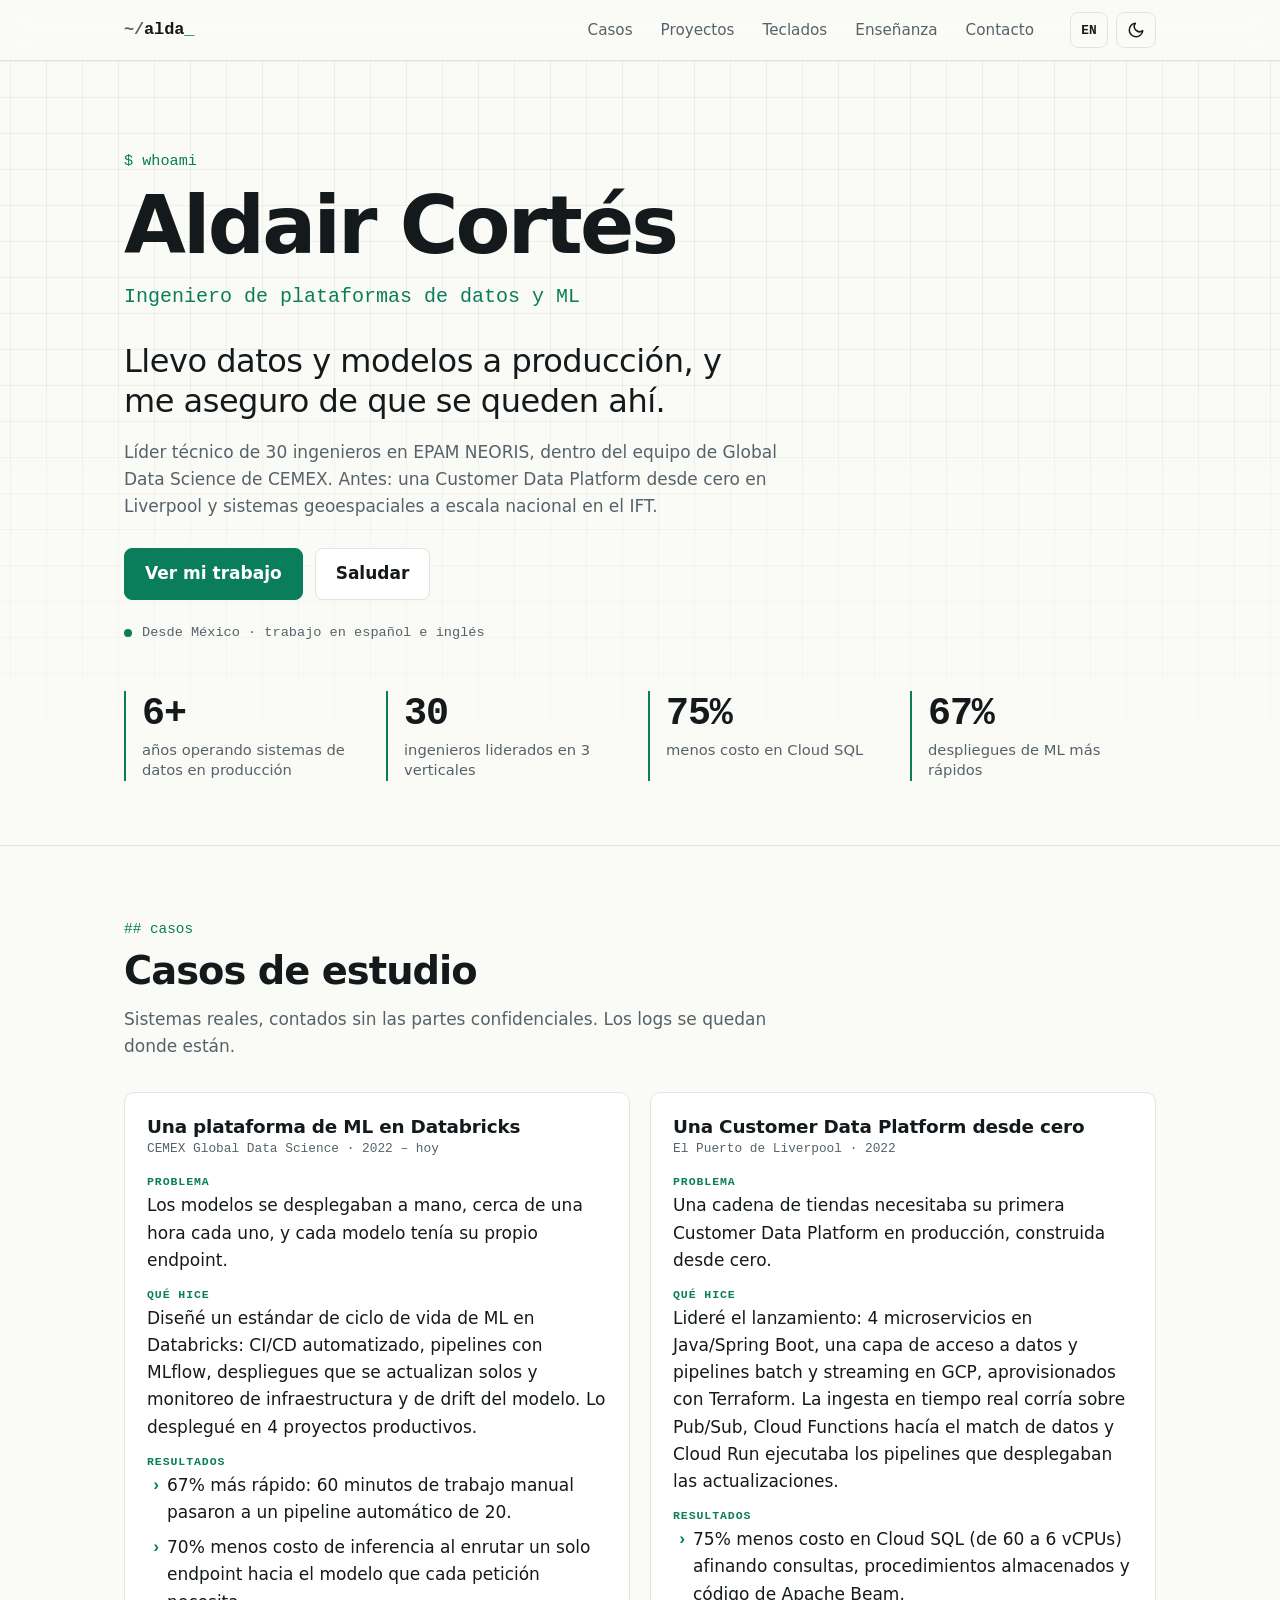
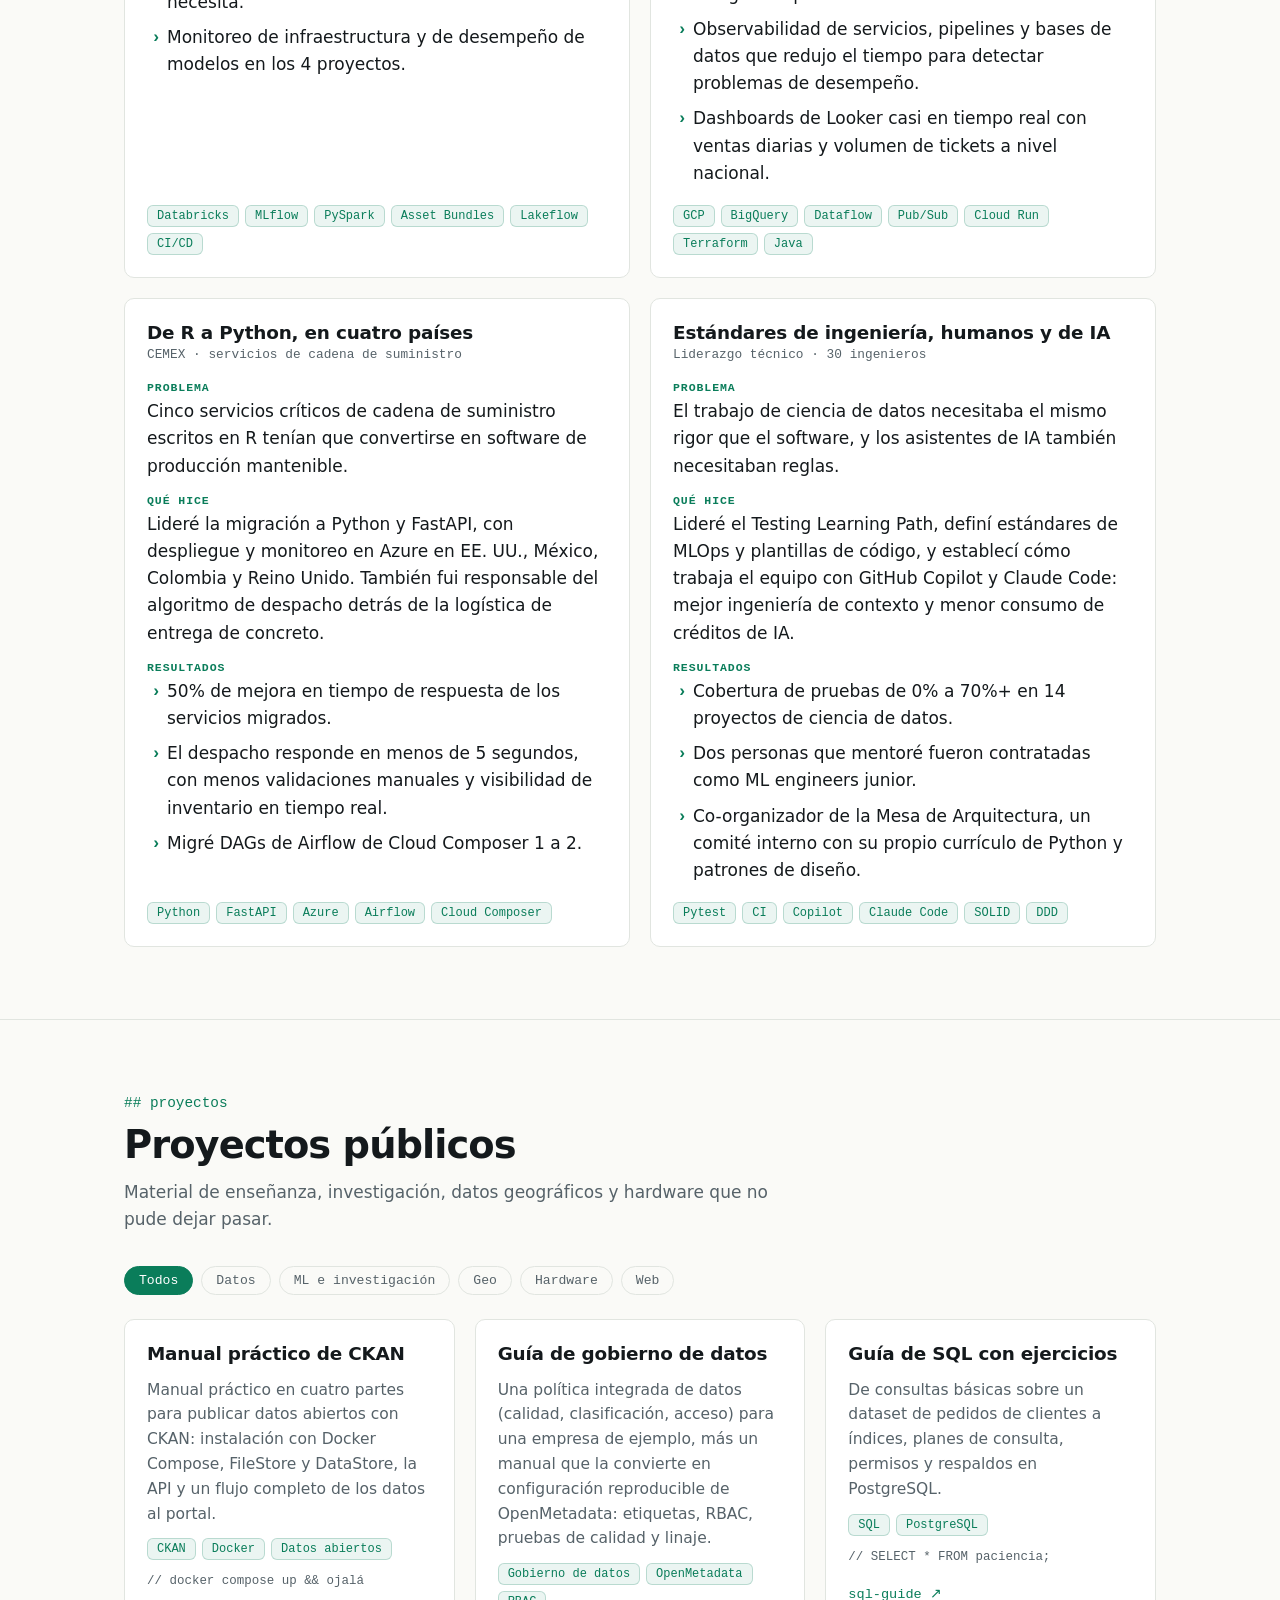
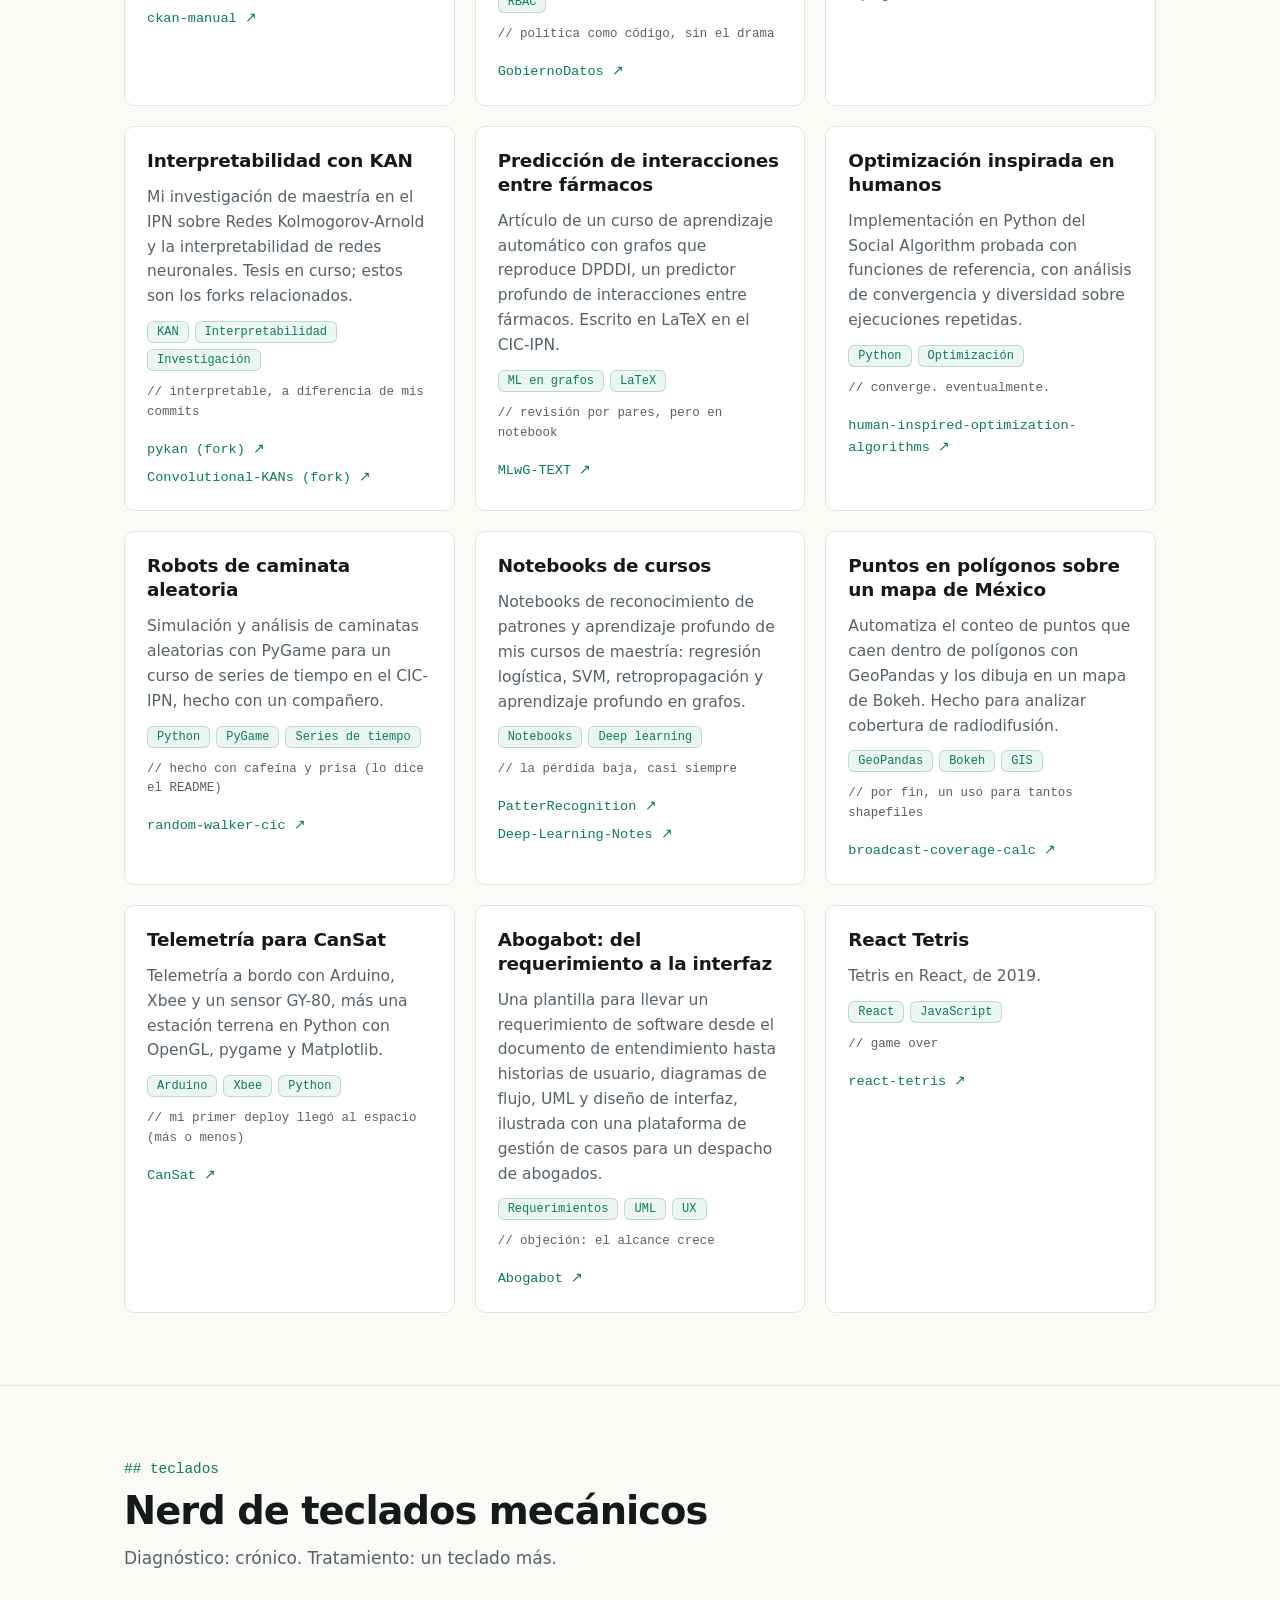
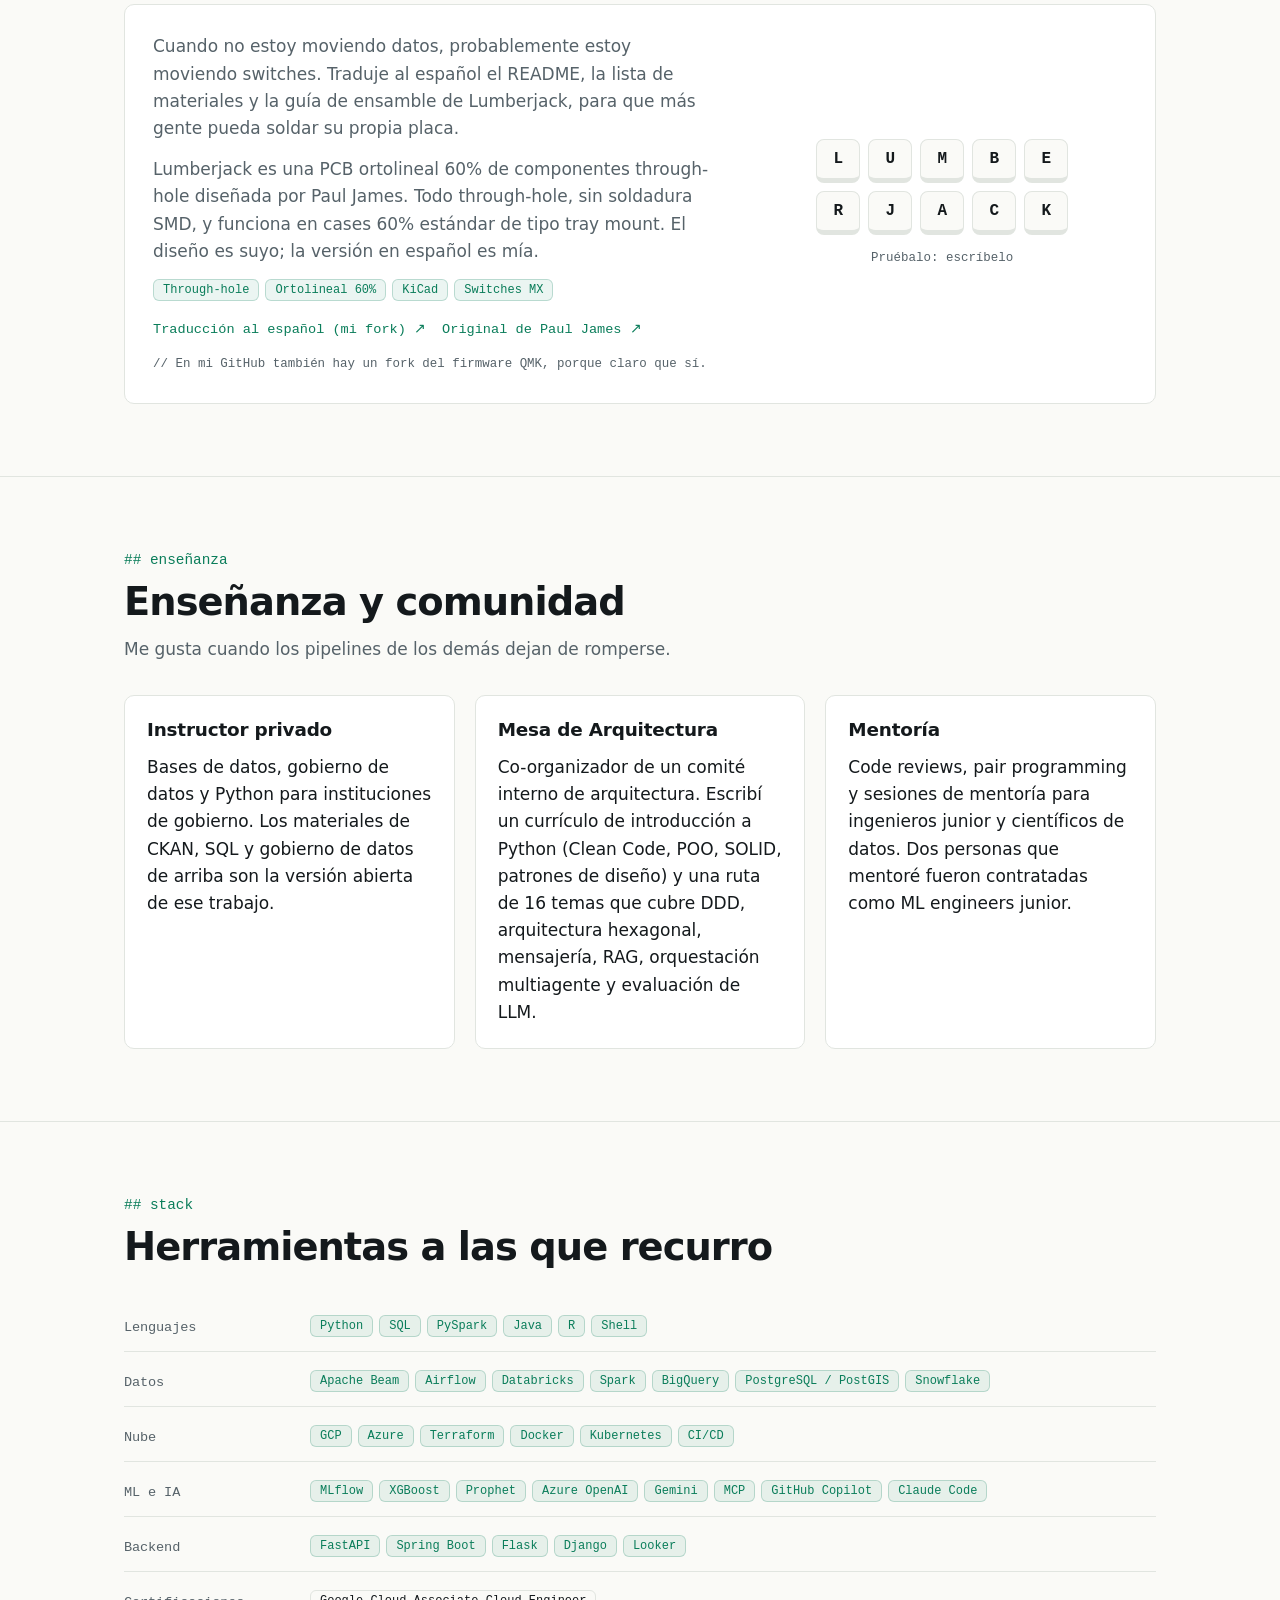
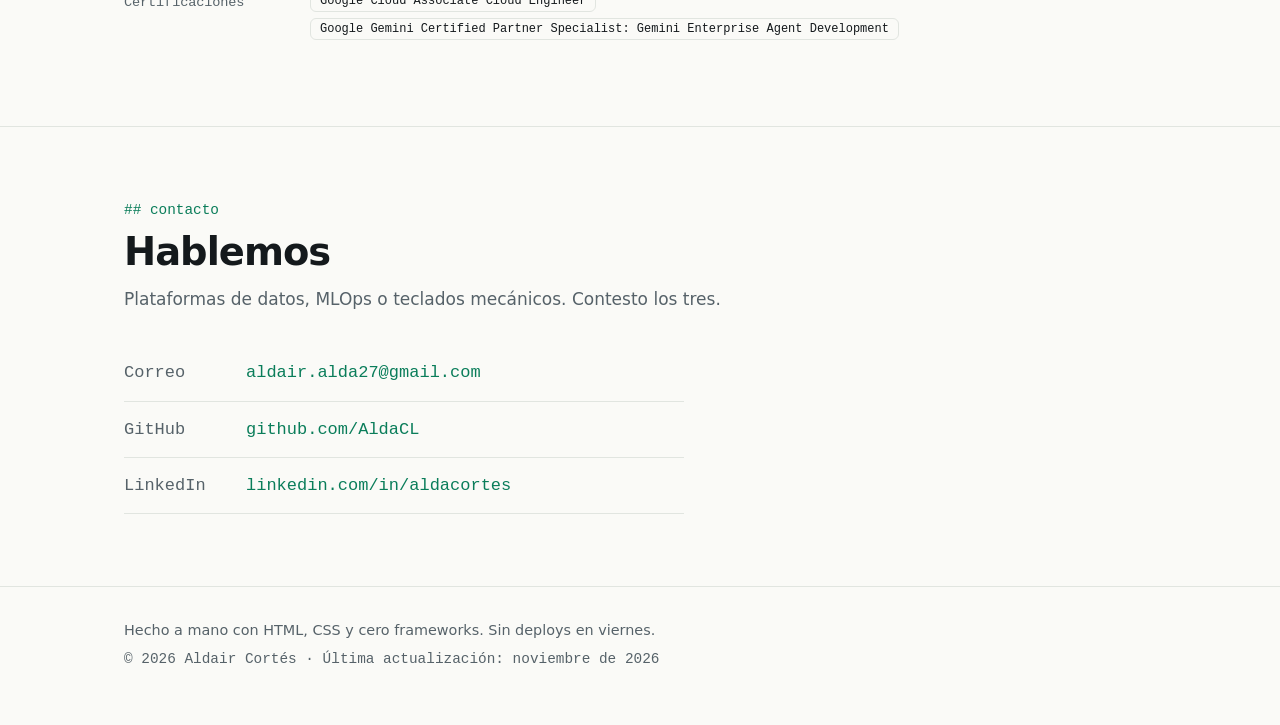
==== es/index.html @ d48ae384 "Add bilingual personal site (design A: clean terminal) Static EN/ES site generated by a zero-depende" ====
<!doctype html>
<html lang="es" data-theme="dark">
<head>
<meta charset="utf-8">
<meta name="viewport" content="width=device-width, initial-scale=1">
<title>Aldair Cortés — Ingeniero de plataformas de datos y ML</title>
<meta name="description" content="Ingeniero de plataformas de datos y ML. Líder técnico de 30 ingenieros. Construyo pipelines de datos y sistemas de ML en GCP, Azure y Databricks, y enseño gobierno de datos, SQL y Python.">
<link rel="canonical" href="https://aldacl.github.io/es/">
<link rel="alternate" hreflang="en" href="https://aldacl.github.io/">
<link rel="alternate" hreflang="es" href="https://aldacl.github.io/es/">
<link rel="alternate" hreflang="x-default" href="https://aldacl.github.io/">
<meta property="og:type" content="website">
<meta property="og:title" content="Aldair Cortés — Ingeniero de plataformas de datos y ML">
<meta property="og:description" content="Ingeniero de plataformas de datos y ML. Líder técnico de 30 ingenieros. Construyo pipelines de datos y sistemas de ML en GCP, Azure y Databricks, y enseño gobierno de datos, SQL y Python.">
<meta property="og:url" content="https://aldacl.github.io/es/">
<meta property="og:locale" content="es_MX">
<meta property="og:locale:alternate" content="en_US">
<meta name="twitter:card" content="summary">
<meta name="color-scheme" content="dark light">
<link rel="icon" href="../assets/favicon.svg" type="image/svg+xml">
<script>(function(){try{var t=localStorage.getItem('theme');if(!t){t=matchMedia('(prefers-color-scheme: light)').matches?'light':'dark';}document.documentElement.setAttribute('data-theme',t);}catch(e){}})();</script>

<link rel="stylesheet" href="../assets/styles.css">
<script type="application/ld+json">{"@context":"https://schema.org","@type":"Person","name":"Aldair Cortés","url":"https://aldacl.github.io/es/","jobTitle":"Ingeniero de plataformas de datos y ML","sameAs":["https://github.com/AldaCL","https://linkedin.com/in/aldacortes"],"knowsAbout":["Data engineering","MLOps","Databricks","Google Cloud","Azure","Python","Data governance"]}</script>
</head>
<body>
<a class="skip" href="#main">Saltar al contenido</a>
<header class="site-header">
  <div class="wrap bar">
    <a class="brand" href="#top" aria-label="Aldair Cortés"><span class="brand-path">~/</span>alda<span class="cursor" aria-hidden="true">_</span></a>
    <nav class="nav" aria-label="Main">
      <a href="#work">Casos</a>
      <a href="#projects">Proyectos</a>
      <a href="#keyboards">Teclados</a>
      <a href="#teaching">Enseñanza</a>
      <a href="#contact">Contacto</a>
    </nav>
    <div class="controls">
      <a class="btn-ghost lang" href="../" hreflang="en" lang="en" data-lang="en" title="Read in English">EN</a>
      <button class="btn-ghost theme" type="button" aria-label="Cambiar entre tema claro y oscuro" title="Cambiar entre tema claro y oscuro">
        <svg class="i-sun" viewBox="0 0 24 24" width="18" height="18" aria-hidden="true"><circle cx="12" cy="12" r="4" fill="none" stroke="currentColor" stroke-width="2"/><path d="M12 2v2M12 20v2M4.9 4.9l1.4 1.4M17.7 17.7l1.4 1.4M2 12h2M20 12h2M4.9 19.1l1.4-1.4M17.7 6.3l1.4-1.4" stroke="currentColor" stroke-width="2" stroke-linecap="round"/></svg>
        <svg class="i-moon" viewBox="0 0 24 24" width="18" height="18" aria-hidden="true"><path d="M21 12.8A9 9 0 1 1 11.2 3a7 7 0 0 0 9.8 9.8z" fill="none" stroke="currentColor" stroke-width="2" stroke-linejoin="round"/></svg>
      </button>
    </div>
  </div>
</header>
<main id="main">
<section class="hero" id="top">
  <div class="wrap">
    <p class="kicker mono">$ whoami</p>
    <h1>Aldair Cortés</h1>
    <p class="role mono">Ingeniero de plataformas de datos y ML</p>
    <p class="lead">Llevo datos y modelos a producción, y me aseguro de que se queden ahí.</p>
    <p class="sub">Líder técnico de 30 ingenieros en EPAM NEORIS, dentro del equipo de Global Data Science de CEMEX. Antes: una Customer Data Platform desde cero en Liverpool y sistemas geoespaciales a escala nacional en el IFT.</p>
    <div class="cta">
      <a class="btn primary" href="#work">Ver mi trabajo</a>
      <a class="btn" href="#contact">Saludar</a>
    </div>
    <p class="status mono"><span class="dot" aria-hidden="true"></span>Desde México · trabajo en español e inglés</p>
    <div class="stats">
      <div class="stat"><strong>6+</strong><span>años operando sistemas de datos en producción</span></div>
      <div class="stat"><strong>30</strong><span>ingenieros liderados en 3 verticales</span></div>
      <div class="stat"><strong>75%</strong><span>menos costo en Cloud SQL</span></div>
      <div class="stat"><strong>67%</strong><span>despliegues de ML más rápidos</span></div>
    </div>
  </div>
</section>
<section class="section" id="work" aria-labelledby="work-title">
    <div class="wrap">
    <header class="section-head">
      <p class="label mono">## casos</p>
      <h2 id="work-title">Casos de estudio</h2>
      <p class="intro">Sistemas reales, contados sin las partes confidenciales. Los logs se quedan donde están.</p>
    </header>
    <div class="grid cases">
      <article class="card case">
        <header><h3>Una plataforma de ML en Databricks</h3><p class="meta mono">CEMEX Global Data Science · 2022 – hoy</p></header>
        <dl>
          <dt>Problema</dt><dd>Los modelos se desplegaban a mano, cerca de una hora cada uno, y cada modelo tenía su propio endpoint.</dd>
          <dt>Qué hice</dt><dd>Diseñé un estándar de ciclo de vida de ML en Databricks: CI/CD automatizado, pipelines con MLflow, despliegues que se actualizan solos y monitoreo de infraestructura y de drift del modelo. Lo desplegué en 4 proyectos productivos.</dd>
          <dt>Resultados</dt>
          <dd><ul class="results"><li>67% más rápido: 60 minutos de trabajo manual pasaron a un pipeline automático de 20.</li><li>70% menos costo de inferencia al enrutar un solo endpoint hacia el modelo que cada petición necesita.</li><li>Monitoreo de infraestructura y de desempeño de modelos en los 4 proyectos.</li></ul></dd>
        </dl>
        <ul class="chips "><li>Databricks</li><li>MLflow</li><li>PySpark</li><li>Asset Bundles</li><li>Lakeflow</li><li>CI/CD</li></ul>
      </article>
      <article class="card case">
        <header><h3>Una Customer Data Platform desde cero</h3><p class="meta mono">El Puerto de Liverpool · 2022</p></header>
        <dl>
          <dt>Problema</dt><dd>Una cadena de tiendas necesitaba su primera Customer Data Platform en producción, construida desde cero.</dd>
          <dt>Qué hice</dt><dd>Lideré el lanzamiento: 4 microservicios en Java/Spring Boot, una capa de acceso a datos y pipelines batch y streaming en GCP, aprovisionados con Terraform. La ingesta en tiempo real corría sobre Pub/Sub, Cloud Functions hacía el match de datos y Cloud Run ejecutaba los pipelines que desplegaban las actualizaciones.</dd>
          <dt>Resultados</dt>
          <dd><ul class="results"><li>75% menos costo en Cloud SQL (de 60 a 6 vCPUs) afinando consultas, procedimientos almacenados y código de Apache Beam.</li><li>Observabilidad de servicios, pipelines y bases de datos que redujo el tiempo para detectar problemas de desempeño.</li><li>Dashboards de Looker casi en tiempo real con ventas diarias y volumen de tickets a nivel nacional.</li></ul></dd>
        </dl>
        <ul class="chips "><li>GCP</li><li>BigQuery</li><li>Dataflow</li><li>Pub/Sub</li><li>Cloud Run</li><li>Terraform</li><li>Java</li></ul>
      </article>
      <article class="card case">
        <header><h3>De R a Python, en cuatro países</h3><p class="meta mono">CEMEX · servicios de cadena de suministro</p></header>
        <dl>
          <dt>Problema</dt><dd>Cinco servicios críticos de cadena de suministro escritos en R tenían que convertirse en software de producción mantenible.</dd>
          <dt>Qué hice</dt><dd>Lideré la migración a Python y FastAPI, con despliegue y monitoreo en Azure en EE. UU., México, Colombia y Reino Unido. También fui responsable del algoritmo de despacho detrás de la logística de entrega de concreto.</dd>
          <dt>Resultados</dt>
          <dd><ul class="results"><li>50% de mejora en tiempo de respuesta de los servicios migrados.</li><li>El despacho responde en menos de 5 segundos, con menos validaciones manuales y visibilidad de inventario en tiempo real.</li><li>Migré DAGs de Airflow de Cloud Composer 1 a 2.</li></ul></dd>
        </dl>
        <ul class="chips "><li>Python</li><li>FastAPI</li><li>Azure</li><li>Airflow</li><li>Cloud Composer</li></ul>
      </article>
      <article class="card case">
        <header><h3>Estándares de ingeniería, humanos y de IA</h3><p class="meta mono">Liderazgo técnico · 30 ingenieros</p></header>
        <dl>
          <dt>Problema</dt><dd>El trabajo de ciencia de datos necesitaba el mismo rigor que el software, y los asistentes de IA también necesitaban reglas.</dd>
          <dt>Qué hice</dt><dd>Lideré el Testing Learning Path, definí estándares de MLOps y plantillas de código, y establecí cómo trabaja el equipo con GitHub Copilot y Claude Code: mejor ingeniería de contexto y menor consumo de créditos de IA.</dd>
          <dt>Resultados</dt>
          <dd><ul class="results"><li>Cobertura de pruebas de 0% a 70%+ en 14 proyectos de ciencia de datos.</li><li>Dos personas que mentoré fueron contratadas como ML engineers junior.</li><li>Co-organizador de la Mesa de Arquitectura, un comité interno con su propio currículo de Python y patrones de diseño.</li></ul></dd>
        </dl>
        <ul class="chips "><li>Pytest</li><li>CI</li><li>Copilot</li><li>Claude Code</li><li>SOLID</li><li>DDD</li></ul>
      </article>
    </div>
    </div>
  </section>
<section class="section" id="projects" aria-labelledby="projects-title">
    <div class="wrap">
    <header class="section-head">
      <p class="label mono">## proyectos</p>
      <h2 id="projects-title">Proyectos públicos</h2>
      <p class="intro">Material de enseñanza, investigación, datos geográficos y hardware que no pude dejar pasar.</p>
    </header>
    <div class="filters" role="group" aria-label="Filtrar proyectos" hidden>
      <button type="button" class="filter" data-filter="all" aria-pressed="true">Todos</button>
      <button type="button" class="filter" data-filter="data" aria-pressed="false">Datos</button>
      <button type="button" class="filter" data-filter="ml" aria-pressed="false">ML e investigación</button>
      <button type="button" class="filter" data-filter="geo" aria-pressed="false">Geo</button>
      <button type="button" class="filter" data-filter="hw" aria-pressed="false">Hardware</button>
      <button type="button" class="filter" data-filter="web" aria-pressed="false">Web</button>
    </div>
    <div class="grid projects">
      <article class="card project" data-tags="data">
        <h3>Manual práctico de CKAN</h3>
        <p>Manual práctico en cuatro partes para publicar datos abiertos con CKAN: instalación con Docker Compose, FileStore y DataStore, la API y un flujo completo de los datos al portal.</p>
        <ul class="chips "><li>CKAN</li><li>Docker</li><li>Datos abiertos</li></ul>
        <p class="note mono">// docker compose up &amp;&amp; ojalá</p>
        <p class="links mono"><a href="https://github.com/AldaCL/ckan-manual" target="_blank" rel="noopener noreferrer">ckan-manual<span aria-hidden="true"> ↗</span></a></p>
      </article>
      <article class="card project" data-tags="data">
        <h3>Guía de gobierno de datos</h3>
        <p>Una política integrada de datos (calidad, clasificación, acceso) para una empresa de ejemplo, más un manual que la convierte en configuración reproducible de OpenMetadata: etiquetas, RBAC, pruebas de calidad y linaje.</p>
        <ul class="chips "><li>Gobierno de datos</li><li>OpenMetadata</li><li>RBAC</li></ul>
        <p class="note mono">// política como código, sin el drama</p>
        <p class="links mono"><a href="https://github.com/AldaCL/GobiernoDatos" target="_blank" rel="noopener noreferrer">GobiernoDatos<span aria-hidden="true"> ↗</span></a></p>
      </article>
      <article class="card project" data-tags="data">
        <h3>Guía de SQL con ejercicios</h3>
        <p>De consultas básicas sobre un dataset de pedidos de clientes a índices, planes de consulta, permisos y respaldos en PostgreSQL.</p>
        <ul class="chips "><li>SQL</li><li>PostgreSQL</li></ul>
        <p class="note mono">// SELECT * FROM paciencia;</p>
        <p class="links mono"><a href="https://github.com/AldaCL/sql-guide" target="_blank" rel="noopener noreferrer">sql-guide<span aria-hidden="true"> ↗</span></a></p>
      </article>
      <article class="card project" data-tags="ml">
        <h3>Interpretabilidad con KAN</h3>
        <p>Mi investigación de maestría en el IPN sobre Redes Kolmogorov-Arnold y la interpretabilidad de redes neuronales. Tesis en curso; estos son los forks relacionados.</p>
        <ul class="chips "><li>KAN</li><li>Interpretabilidad</li><li>Investigación</li></ul>
        <p class="note mono">// interpretable, a diferencia de mis commits</p>
        <p class="links mono"><a href="https://github.com/AldaCL/pykan" target="_blank" rel="noopener noreferrer">pykan (fork)<span aria-hidden="true"> ↗</span></a><a href="https://github.com/AldaCL/Convolutional-KANs" target="_blank" rel="noopener noreferrer">Convolutional-KANs (fork)<span aria-hidden="true"> ↗</span></a></p>
      </article>
      <article class="card project" data-tags="ml">
        <h3>Predicción de interacciones entre fármacos</h3>
        <p>Artículo de un curso de aprendizaje automático con grafos que reproduce DPDDI, un predictor profundo de interacciones entre fármacos. Escrito en LaTeX en el CIC-IPN.</p>
        <ul class="chips "><li>ML en grafos</li><li>LaTeX</li></ul>
        <p class="note mono">// revisión por pares, pero en notebook</p>
        <p class="links mono"><a href="https://github.com/AldaCL/MLwG-TEXT" target="_blank" rel="noopener noreferrer">MLwG-TEXT<span aria-hidden="true"> ↗</span></a></p>
      </article>
      <article class="card project" data-tags="ml">
        <h3>Optimización inspirada en humanos</h3>
        <p>Implementación en Python del Social Algorithm probada con funciones de referencia, con análisis de convergencia y diversidad sobre ejecuciones repetidas.</p>
        <ul class="chips "><li>Python</li><li>Optimización</li></ul>
        <p class="note mono">// converge. eventualmente.</p>
        <p class="links mono"><a href="https://github.com/AldaCL/human-inspired-optimization-algorithms" target="_blank" rel="noopener noreferrer">human-inspired-optimization-algorithms<span aria-hidden="true"> ↗</span></a></p>
      </article>
      <article class="card project" data-tags="ml">
        <h3>Robots de caminata aleatoria</h3>
        <p>Simulación y análisis de caminatas aleatorias con PyGame para un curso de series de tiempo en el CIC-IPN, hecho con un compañero.</p>
        <ul class="chips "><li>Python</li><li>PyGame</li><li>Series de tiempo</li></ul>
        <p class="note mono">// hecho con cafeína y prisa (lo dice el README)</p>
        <p class="links mono"><a href="https://github.com/AldaCL/random-walker-cic" target="_blank" rel="noopener noreferrer">random-walker-cic<span aria-hidden="true"> ↗</span></a></p>
      </article>
      <article class="card project" data-tags="ml">
        <h3>Notebooks de cursos</h3>
        <p>Notebooks de reconocimiento de patrones y aprendizaje profundo de mis cursos de maestría: regresión logística, SVM, retropropagación y aprendizaje profundo en grafos.</p>
        <ul class="chips "><li>Notebooks</li><li>Deep learning</li></ul>
        <p class="note mono">// la pérdida baja, casi siempre</p>
        <p class="links mono"><a href="https://github.com/AldaCL/PatterRecognition" target="_blank" rel="noopener noreferrer">PatterRecognition<span aria-hidden="true"> ↗</span></a><a href="https://github.com/AldaCL/Deep-Learning-Notes" target="_blank" rel="noopener noreferrer">Deep-Learning-Notes<span aria-hidden="true"> ↗</span></a></p>
      </article>
      <article class="card project" data-tags="geo">
        <h3>Puntos en polígonos sobre un mapa de México</h3>
        <p>Automatiza el conteo de puntos que caen dentro de polígonos con GeoPandas y los dibuja en un mapa de Bokeh. Hecho para analizar cobertura de radiodifusión.</p>
        <ul class="chips "><li>GeoPandas</li><li>Bokeh</li><li>GIS</li></ul>
        <p class="note mono">// por fin, un uso para tantos shapefiles</p>
        <p class="links mono"><a href="https://github.com/AldaCL/broadcast-coverage-calc" target="_blank" rel="noopener noreferrer">broadcast-coverage-calc<span aria-hidden="true"> ↗</span></a></p>
      </article>
      <article class="card project" data-tags="hw">
        <h3>Telemetría para CanSat</h3>
        <p>Telemetría a bordo con Arduino, Xbee y un sensor GY-80, más una estación terrena en Python con OpenGL, pygame y Matplotlib.</p>
        <ul class="chips "><li>Arduino</li><li>Xbee</li><li>Python</li></ul>
        <p class="note mono">// mi primer deploy llegó al espacio (más o menos)</p>
        <p class="links mono"><a href="https://github.com/AldaCL/CanSat" target="_blank" rel="noopener noreferrer">CanSat<span aria-hidden="true"> ↗</span></a></p>
      </article>
      <article class="card project" data-tags="web">
        <h3>Abogabot: del requerimiento a la interfaz</h3>
        <p>Una plantilla para llevar un requerimiento de software desde el documento de entendimiento hasta historias de usuario, diagramas de flujo, UML y diseño de interfaz, ilustrada con una plataforma de gestión de casos para un despacho de abogados.</p>
        <ul class="chips "><li>Requerimientos</li><li>UML</li><li>UX</li></ul>
        <p class="note mono">// objeción: el alcance crece</p>
        <p class="links mono"><a href="https://github.com/AldaCL/Abogabot" target="_blank" rel="noopener noreferrer">Abogabot<span aria-hidden="true"> ↗</span></a></p>
      </article>
      <article class="card project" data-tags="web">
        <h3>React Tetris</h3>
        <p>Tetris en React, de 2019.</p>
        <ul class="chips "><li>React</li><li>JavaScript</li></ul>
        <p class="note mono">// game over</p>
        <p class="links mono"><a href="https://github.com/AldaCL/react-tetris" target="_blank" rel="noopener noreferrer">react-tetris<span aria-hidden="true"> ↗</span></a></p>
      </article>
    </div>
    </div>
  </section>
<section class="section" id="keyboards" aria-labelledby="keyboards-title">
    <div class="wrap">
    <header class="section-head">
      <p class="label mono">## teclados</p>
      <h2 id="keyboards-title">Nerd de teclados mecánicos</h2>
      <p class="intro">Diagnóstico: crónico. Tratamiento: un teclado más.</p>
    </header>
    <div class="card kb">
      <div class="kb-text">
        <p>Cuando no estoy moviendo datos, probablemente estoy moviendo switches. Traduje al español el README, la lista de materiales y la guía de ensamble de Lumberjack, para que más gente pueda soldar su propia placa.</p>
        <p>Lumberjack es una PCB ortolineal 60% de componentes through-hole diseñada por Paul James. Todo through-hole, sin soldadura SMD, y funciona en cases 60% estándar de tipo tray mount. El diseño es suyo; la versión en español es mía.</p>
        <ul class="chips "><li>Through-hole</li><li>Ortolineal 60%</li><li>KiCad</li><li>Switches MX</li></ul>
        <p class="links mono"><a href="https://github.com/AldaCL/lumberjack-keyboard" target="_blank" rel="noopener noreferrer">Traducción al español (mi fork)<span aria-hidden="true"> ↗</span></a><a href="https://github.com/peej/lumberjack-keyboard" target="_blank" rel="noopener noreferrer">Original de Paul James<span aria-hidden="true"> ↗</span></a></p>
        <p class="note mono">// En mi GitHub también hay un fork del firmware QMK, porque claro que sí.</p>
      </div>
      <div class="kb-keys" aria-hidden="true">
        <div class="keycaps"><span class="keycap" data-key="L">L</span><span class="keycap" data-key="U">U</span><span class="keycap" data-key="M">M</span><span class="keycap" data-key="B">B</span><span class="keycap" data-key="E">E</span><span class="keycap" data-key="R">R</span><span class="keycap" data-key="J">J</span><span class="keycap" data-key="A">A</span><span class="keycap" data-key="C">C</span><span class="keycap" data-key="K">K</span></div>
        <p class="hint mono">Pruébalo: escríbelo</p>
      </div>
    </div>
    </div>
  </section>
<section class="section" id="teaching" aria-labelledby="teaching-title">
    <div class="wrap">
    <header class="section-head">
      <p class="label mono">## enseñanza</p>
      <h2 id="teaching-title">Enseñanza y comunidad</h2>
      <p class="intro">Me gusta cuando los pipelines de los demás dejan de romperse.</p>
    </header>
    <div class="grid three">
      <article class="card"><h3>Instructor privado</h3><p>Bases de datos, gobierno de datos y Python para instituciones de gobierno. Los materiales de CKAN, SQL y gobierno de datos de arriba son la versión abierta de ese trabajo.</p></article>
      <article class="card"><h3>Mesa de Arquitectura</h3><p>Co-organizador de un comité interno de arquitectura. Escribí un currículo de introducción a Python (Clean Code, POO, SOLID, patrones de diseño) y una ruta de 16 temas que cubre DDD, arquitectura hexagonal, mensajería, RAG, orquestación multiagente y evaluación de LLM.</p></article>
      <article class="card"><h3>Mentoría</h3><p>Code reviews, pair programming y sesiones de mentoría para ingenieros junior y científicos de datos. Dos personas que mentoré fueron contratadas como ML engineers junior.</p></article>
    </div>
    </div>
  </section>
<section class="section" id="stack" aria-labelledby="stack-title">
    <div class="wrap">
    <header class="section-head">
      <p class="label mono">## stack</p>
      <h2 id="stack-title">Herramientas a las que recurro</h2>
    </header>
    <div class="stack">
      <div class="stack-row"><h3 class="mono">Lenguajes</h3><ul class="chips "><li>Python</li><li>SQL</li><li>PySpark</li><li>Java</li><li>R</li><li>Shell</li></ul></div>
      <div class="stack-row"><h3 class="mono">Datos</h3><ul class="chips "><li>Apache Beam</li><li>Airflow</li><li>Databricks</li><li>Spark</li><li>BigQuery</li><li>PostgreSQL / PostGIS</li><li>Snowflake</li></ul></div>
      <div class="stack-row"><h3 class="mono">Nube</h3><ul class="chips "><li>GCP</li><li>Azure</li><li>Terraform</li><li>Docker</li><li>Kubernetes</li><li>CI/CD</li></ul></div>
      <div class="stack-row"><h3 class="mono">ML e IA</h3><ul class="chips "><li>MLflow</li><li>XGBoost</li><li>Prophet</li><li>Azure OpenAI</li><li>Gemini</li><li>MCP</li><li>GitHub Copilot</li><li>Claude Code</li></ul></div>
      <div class="stack-row"><h3 class="mono">Backend</h3><ul class="chips "><li>FastAPI</li><li>Spring Boot</li><li>Flask</li><li>Django</li><li>Looker</li></ul></div>
      <div class="stack-row"><h3 class="mono">Certificaciones</h3><ul class="chips certs"><li>Google Cloud Associate Cloud Engineer</li><li>Google Gemini Certified Partner Specialist: Gemini Enterprise Agent Development</li></ul></div>
    </div>
    </div>
  </section>
<section class="section contact" id="contact" aria-labelledby="contact-title">
    <div class="wrap">
    <header class="section-head">
      <p class="label mono">## contacto</p>
      <h2 id="contact-title">Hablemos</h2>
      <p class="intro">Plataformas de datos, MLOps o teclados mecánicos. Contesto los tres.</p>
    </header>
    <ul class="contact-list mono">
      <li><span>Correo</span><a href="mailto:aldair.alda27@gmail.com">aldair.alda27@gmail.com</a></li>
      <li><span>GitHub</span><a href="https://github.com/AldaCL" target="_blank" rel="noopener noreferrer">github.com/AldaCL</a></li>
      <li><span>LinkedIn</span><a href="https://linkedin.com/in/aldacortes" target="_blank" rel="noopener noreferrer">linkedin.com/in/aldacortes</a></li>
    </ul>
    </div>
  </section>
</main>
<footer class="site-footer">
  <div class="wrap">
    <p>Hecho a mano con HTML, CSS y cero frameworks. Sin deploys en viernes.</p>
    <p class="mono">© 2026 Aldair Cortés · Última actualización: noviembre de 2026</p>
  </div>
</footer>
<script src="../assets/main.js" defer></script>
</body>
</html>
---- assets/styles.css ----
/* Design A — clean terminal. System fonts only: no external requests, fast and private. */
:root {
  --mono: ui-monospace, "SF Mono", "JetBrains Mono", Menlo, Consolas, "Liberation Mono", monospace;
  --sans: system-ui, -apple-system, "Segoe UI", Inter, Roboto, "Helvetica Neue", Arial, sans-serif;
  --radius: 10px;
  --maxw: 1080px;
}

:root[data-theme="dark"] {
  --bg: #0b0f10;
  --bg-elev: #11171a;
  --fg: #e7edf0;
  --muted: #93a1a8;
  --line: #1f2a2f;
  --accent: #3ddc97;
  --accent-fg: #06130d;
  --accent-soft: rgba(61, 220, 151, 0.1);
  --grid: rgba(255, 255, 255, 0.035);
  color-scheme: dark;
}

:root[data-theme="light"] {
  --bg: #fafaf7;
  --bg-elev: #ffffff;
  --fg: #14191c;
  --muted: #566269;
  --line: #e1e5e0;
  --accent: #0a7d5a;
  --accent-fg: #ffffff;
  --accent-soft: rgba(10, 125, 90, 0.08);
  --grid: rgba(20, 25, 28, 0.05);
  color-scheme: light;
}

*, *::before, *::after { box-sizing: border-box; }
html { scroll-behavior: smooth; scroll-padding-top: 84px; }
body {
  margin: 0;
  background: var(--bg);
  color: var(--fg);
  font-family: var(--sans);
  font-size: 1.0625rem;
  line-height: 1.6;
  -webkit-font-smoothing: antialiased;
  text-rendering: optimizeLegibility;
}
img, svg { max-width: 100%; }
a { color: inherit; }
.mono { font-family: var(--mono); }
.wrap { width: 100%; max-width: var(--maxw); margin-inline: auto; padding-inline: 24px; }

:focus-visible { outline: 2px solid var(--accent); outline-offset: 3px; border-radius: 4px; }

.skip {
  position: absolute; left: 12px; top: -48px; z-index: 100;
  background: var(--accent); color: var(--accent-fg);
  padding: 8px 14px; border-radius: 6px; font-weight: 600; text-decoration: none;
}
.skip:focus { top: 12px; }

/* Header */
.site-header {
  position: sticky; top: 0; z-index: 50;
  background: color-mix(in srgb, var(--bg) 82%, transparent);
  backdrop-filter: saturate(160%) blur(12px);
  -webkit-backdrop-filter: saturate(160%) blur(12px);
  border-bottom: 1px solid var(--line);
}
.bar { display: flex; align-items: center; gap: 24px; min-height: 60px; flex-wrap: wrap; }
.brand { font-family: var(--mono); font-weight: 700; text-decoration: none; letter-spacing: -0.01em; }
.brand-path { color: var(--muted); }
.cursor { color: var(--accent); animation: blink 1.1s steps(2, start) infinite; }
@keyframes blink { to { visibility: hidden; } }
.nav { display: flex; gap: 4px; margin-left: auto; font-size: 0.95rem; }
.nav a {
  text-decoration: none; color: var(--muted);
  padding: 6px 12px; border-radius: 6px;
}
.nav a:hover { color: var(--fg); background: var(--accent-soft); }
.controls { display: flex; gap: 8px; align-items: center; }
.btn-ghost {
  display: inline-flex; align-items: center; justify-content: center;
  min-width: 38px; height: 36px; padding: 0 10px;
  border: 1px solid var(--line); border-radius: 8px;
  background: transparent; color: var(--fg);
  font: 600 0.8rem var(--mono); text-decoration: none; cursor: pointer;
}
.btn-ghost:hover { border-color: var(--accent); color: var(--accent); }
:root[data-theme="dark"] .i-moon, :root[data-theme="light"] .i-sun { display: none; }

/* Hero */
.hero { position: relative; padding: 88px 0 64px; }
/* The grid lives on a pseudo-element so its fade-out mask never dims the text */
.hero::before {
  content: "";
  position: absolute; inset: 0; z-index: 0; pointer-events: none;
  background-image:
    linear-gradient(var(--grid) 1px, transparent 1px),
    linear-gradient(90deg, var(--grid) 1px, transparent 1px);
  background-size: 36px 36px;
  background-position: center top;
  -webkit-mask-image: linear-gradient(to bottom, #000 40%, transparent 100%);
  mask-image: linear-gradient(to bottom, #000 40%, transparent 100%);
}
.hero .wrap { position: relative; z-index: 1; }
.kicker { color: var(--accent); margin: 0 0 12px; font-size: 0.95rem; }
h1 {
  margin: 0; font-size: clamp(2.8rem, 8vw, 5rem);
  line-height: 1.02; letter-spacing: -0.035em; font-weight: 700;
}
.role { margin: 14px 0 0; color: var(--accent); font-size: clamp(1rem, 2.2vw, 1.25rem); }
.lead {
  margin: 28px 0 0; max-width: 30ch;
  font-size: clamp(1.4rem, 3.2vw, 2rem); line-height: 1.25; letter-spacing: -0.015em; font-weight: 500;
}
.sub { margin: 18px 0 0; max-width: 62ch; color: var(--muted); }
.cta { display: flex; flex-wrap: wrap; gap: 12px; margin-top: 28px; }
.btn {
  display: inline-flex; align-items: center; padding: 11px 20px;
  border: 1px solid var(--line); border-radius: 8px;
  font-weight: 600; text-decoration: none; background: var(--bg-elev);
}
.btn:hover { border-color: var(--accent); }
.btn.primary { background: var(--accent); border-color: var(--accent); color: var(--accent-fg); }
.btn.primary:hover { filter: brightness(1.08); }
.status { margin: 22px 0 0; color: var(--muted); font-size: 0.85rem; display: flex; align-items: center; gap: 10px; }
.dot { width: 8px; height: 8px; border-radius: 50%; background: var(--accent); box-shadow: 0 0 0 0 var(--accent); animation: pulse 2.4s infinite; }
@keyframes pulse { 70% { box-shadow: 0 0 0 8px transparent; } 100% { box-shadow: 0 0 0 0 transparent; } }

.stats { display: grid; grid-template-columns: repeat(4, 1fr); gap: 16px; margin-top: 48px; }
.stat { border-left: 2px solid var(--accent); padding: 2px 0 2px 16px; }
.stat strong { display: block; font: 700 clamp(1.8rem, 4vw, 2.4rem) var(--mono); letter-spacing: -0.03em; line-height: 1.1; }
.stat span { color: var(--muted); font-size: 0.92rem; line-height: 1.35; display: block; margin-top: 4px; }

/* Sections */
.section { padding: 72px 0; border-top: 1px solid var(--line); }
.section-head { margin-bottom: 32px; }
.label { color: var(--accent); font-size: 0.9rem; margin: 0 0 8px; }
h2 { margin: 0; font-size: clamp(1.75rem, 3.6vw, 2.4rem); letter-spacing: -0.025em; line-height: 1.15; }
.intro { margin: 12px 0 0; color: var(--muted); max-width: 60ch; }
h3 { margin: 0; font-size: 1.15rem; letter-spacing: -0.01em; line-height: 1.3; }

.grid { display: grid; gap: 20px; }
.cases { grid-template-columns: repeat(2, 1fr); }
.projects { grid-template-columns: repeat(auto-fill, minmax(300px, 1fr)); }
.three { grid-template-columns: repeat(3, 1fr); }

.card {
  background: var(--bg-elev); border: 1px solid var(--line); border-radius: var(--radius);
  padding: 22px; display: flex; flex-direction: column; gap: 12px;
  transition: border-color 0.15s ease, transform 0.15s ease;
}
.card:hover { border-color: color-mix(in srgb, var(--accent) 60%, var(--line)); }
.card p { margin: 0; }
.meta { color: var(--muted); font-size: 0.8rem; margin: 4px 0 0; }

.case dl { margin: 4px 0 0; display: grid; gap: 4px; }
.case dt { font: 600 0.72rem var(--mono); text-transform: uppercase; letter-spacing: 0.08em; color: var(--accent); margin-top: 10px; }
.case dt:first-child { margin-top: 0; }
.case dd { margin: 0; }
.results { margin: 0; padding: 0; list-style: none; display: grid; gap: 8px; }
.results li { position: relative; padding-left: 20px; }
.results li::before { content: "›"; position: absolute; left: 4px; color: var(--accent); font-family: var(--mono); font-weight: 700; }
.case .chips { margin-top: auto; padding-top: 6px; }

.chips { display: flex; flex-wrap: wrap; gap: 6px; margin: 0; padding: 0; list-style: none; }
.chips li {
  font: 500 0.75rem var(--mono); color: var(--accent);
  background: var(--accent-soft); border: 1px solid color-mix(in srgb, var(--accent) 22%, transparent);
  padding: 3px 9px; border-radius: 6px;
}
.chips.certs li { color: var(--fg); background: transparent; border-color: var(--line); }

.project p:not(.note):not(.links) { color: var(--muted); font-size: 0.97rem; }
.note { font-size: 0.78rem; color: var(--muted); }
.links { display: flex; flex-wrap: wrap; gap: 6px 16px; margin-top: auto; padding-top: 4px; font-size: 0.85rem; }
.links a { color: var(--accent); text-decoration: none; }
.links a:hover { text-decoration: underline; text-underline-offset: 3px; }

.filters { display: flex; flex-wrap: wrap; gap: 8px; margin-bottom: 24px; }
.filters[hidden] { display: none; }
.filter {
  font: 500 0.82rem var(--mono); color: var(--muted); background: transparent;
  border: 1px solid var(--line); border-radius: 999px; padding: 6px 14px; cursor: pointer;
}
.filter:hover { color: var(--fg); border-color: var(--accent); }
.filter[aria-pressed="true"] { background: var(--accent); border-color: var(--accent); color: var(--accent-fg); }
.project[hidden] { display: none; }

/* Keyboards */
.kb { flex-direction: row; gap: 40px; align-items: center; padding: 28px; }
.kb-text { flex: 1 1 56%; display: grid; gap: 14px; }
.kb-text p { color: var(--muted); }
.kb-text .links, .kb-text .note { margin-top: 0; }
.kb-keys { flex: 1 1 36%; display: grid; justify-items: center; gap: 14px; }
.keycaps { display: flex; flex-wrap: wrap; gap: 8px; justify-content: center; max-width: 292px; }
.keycap {
  width: 44px; height: 44px; display: grid; place-items: center;
  font: 700 1rem var(--mono); color: var(--fg);
  background: var(--bg); border: 1px solid var(--line); border-bottom-width: 5px; border-radius: 8px;
  user-select: none; cursor: pointer; transition: transform 0.05s ease, border-bottom-width 0.05s ease;
}
.keycap.pressed {
  transform: translateY(4px); border-bottom-width: 1px;
  background: var(--accent-soft); color: var(--accent); border-color: var(--accent);
}
.hint { color: var(--muted); font-size: 0.78rem; margin: 0; }

/* Stack */
.stack { display: grid; gap: 4px; }
.stack-row { display: grid; grid-template-columns: 170px 1fr; gap: 16px; align-items: start; padding: 14px 0; border-bottom: 1px solid var(--line); }
.stack-row:last-child { border-bottom: 0; }
.stack-row h3 { font-size: 0.85rem; color: var(--muted); font-weight: 500; padding-top: 4px; }

/* Contact */
.contact-list { list-style: none; margin: 0; padding: 0; display: grid; gap: 0; max-width: 560px; }
.contact-list li { display: grid; grid-template-columns: 110px 1fr; gap: 12px; padding: 14px 0; border-bottom: 1px solid var(--line); }
.contact-list span { color: var(--muted); }
.contact-list a { color: var(--accent); text-decoration: none; word-break: break-all; }
.contact-list a:hover { text-decoration: underline; text-underline-offset: 3px; }

/* Footer */
.site-footer { border-top: 1px solid var(--line); padding: 32px 0 48px; color: var(--muted); font-size: 0.9rem; }
.site-footer p { margin: 0 0 6px; }

/* 404 */
.page-404 .wrap { padding-block: 72px; }
.page-404 h1 { font-size: clamp(2rem, 6vw, 3.2rem); }
.page-404 .lead { max-width: 40ch; font-size: 1.2rem; font-weight: 400; color: var(--muted); }
.sep { border: 0; border-top: 1px solid var(--line); margin: 56px 0; }

@media (max-width: 900px) {
  .cases, .three { grid-template-columns: 1fr; }
  .stats { grid-template-columns: repeat(2, 1fr); }
  .kb { flex-direction: column; align-items: stretch; gap: 28px; }
}
@media (max-width: 760px) {
  .bar { gap: 10px 16px; padding-block: 10px; }
  .controls { margin-left: auto; }
  .nav { order: 3; width: 100%; margin-left: -12px; overflow-x: auto; scrollbar-width: none; }
  .nav::-webkit-scrollbar { display: none; }
  .hero { padding-top: 56px; }
  .section { padding: 56px 0; }
  .stack-row { grid-template-columns: 1fr; gap: 8px; }
  .contact-list li { grid-template-columns: 90px 1fr; }
}
@media (prefers-reduced-motion: reduce) {
  html { scroll-behavior: auto; }
  .cursor, .dot { animation: none; }
  .keycap { transition: none; }
}
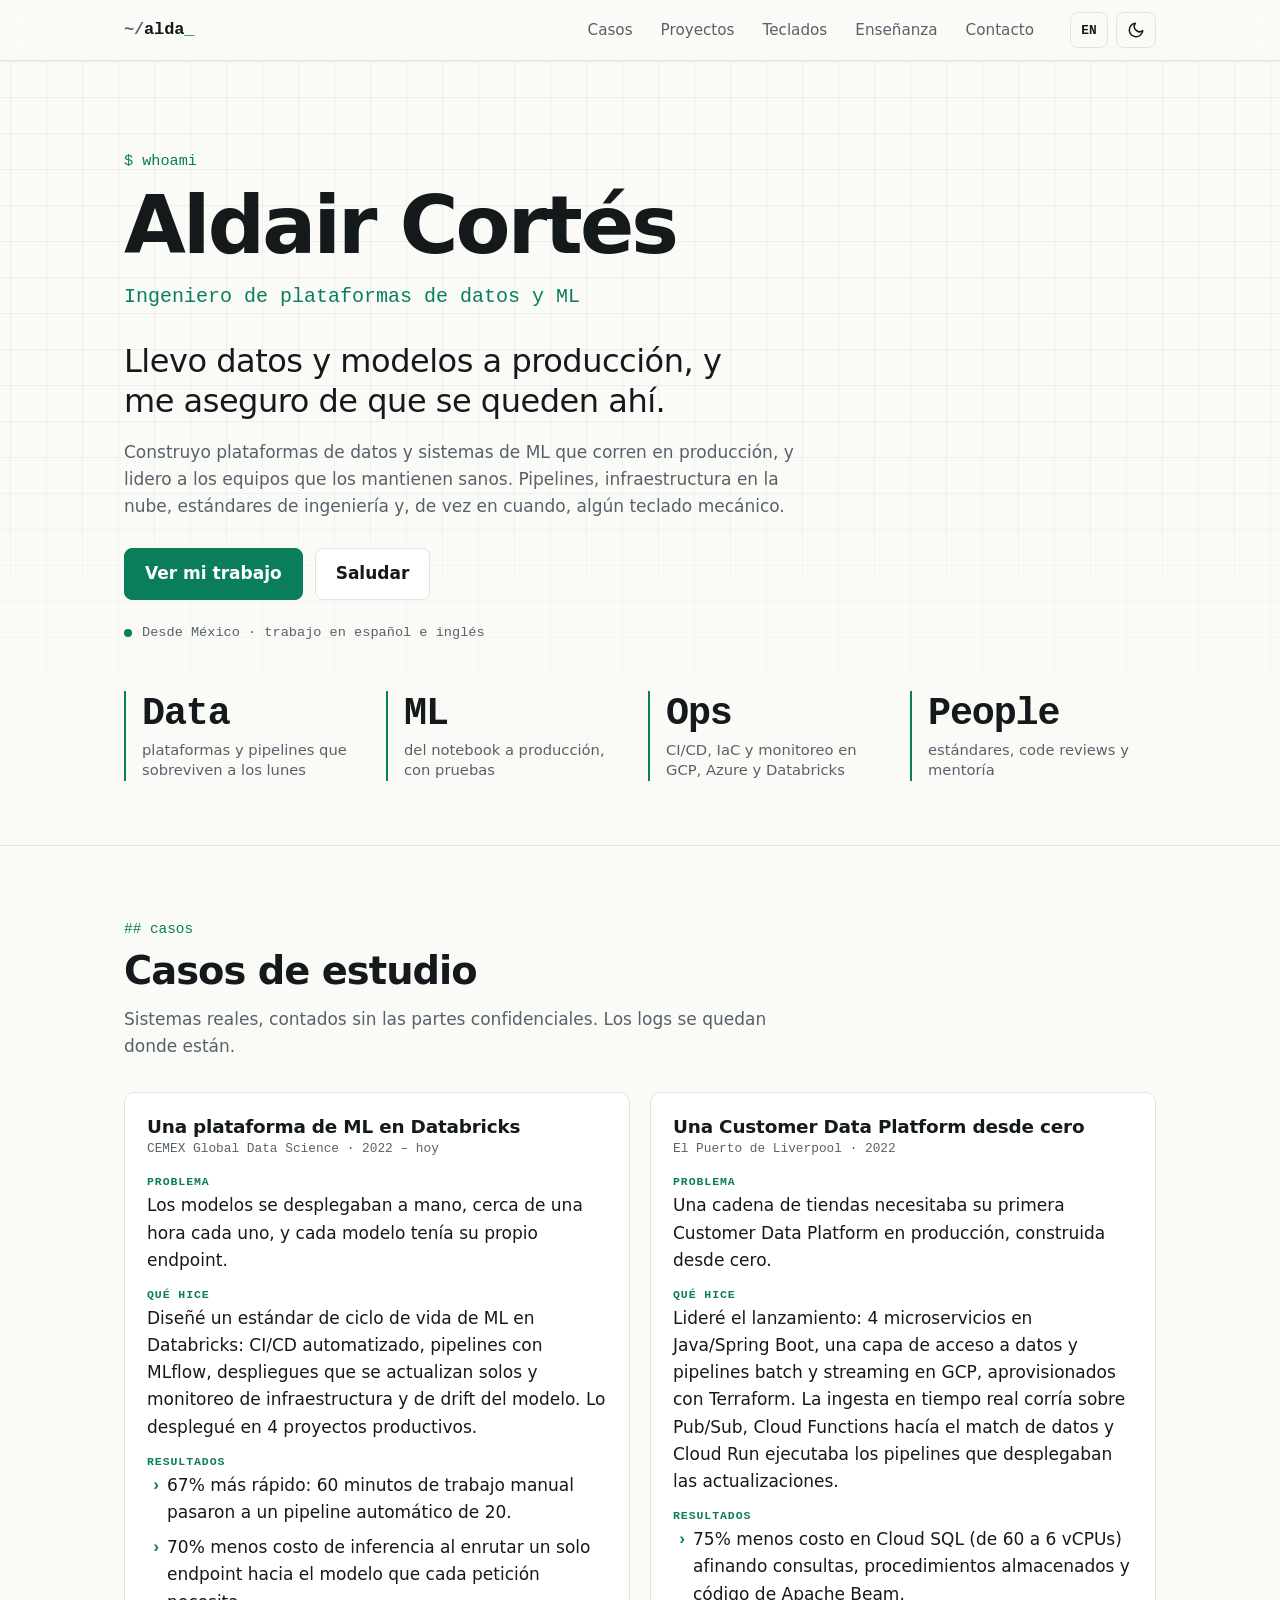
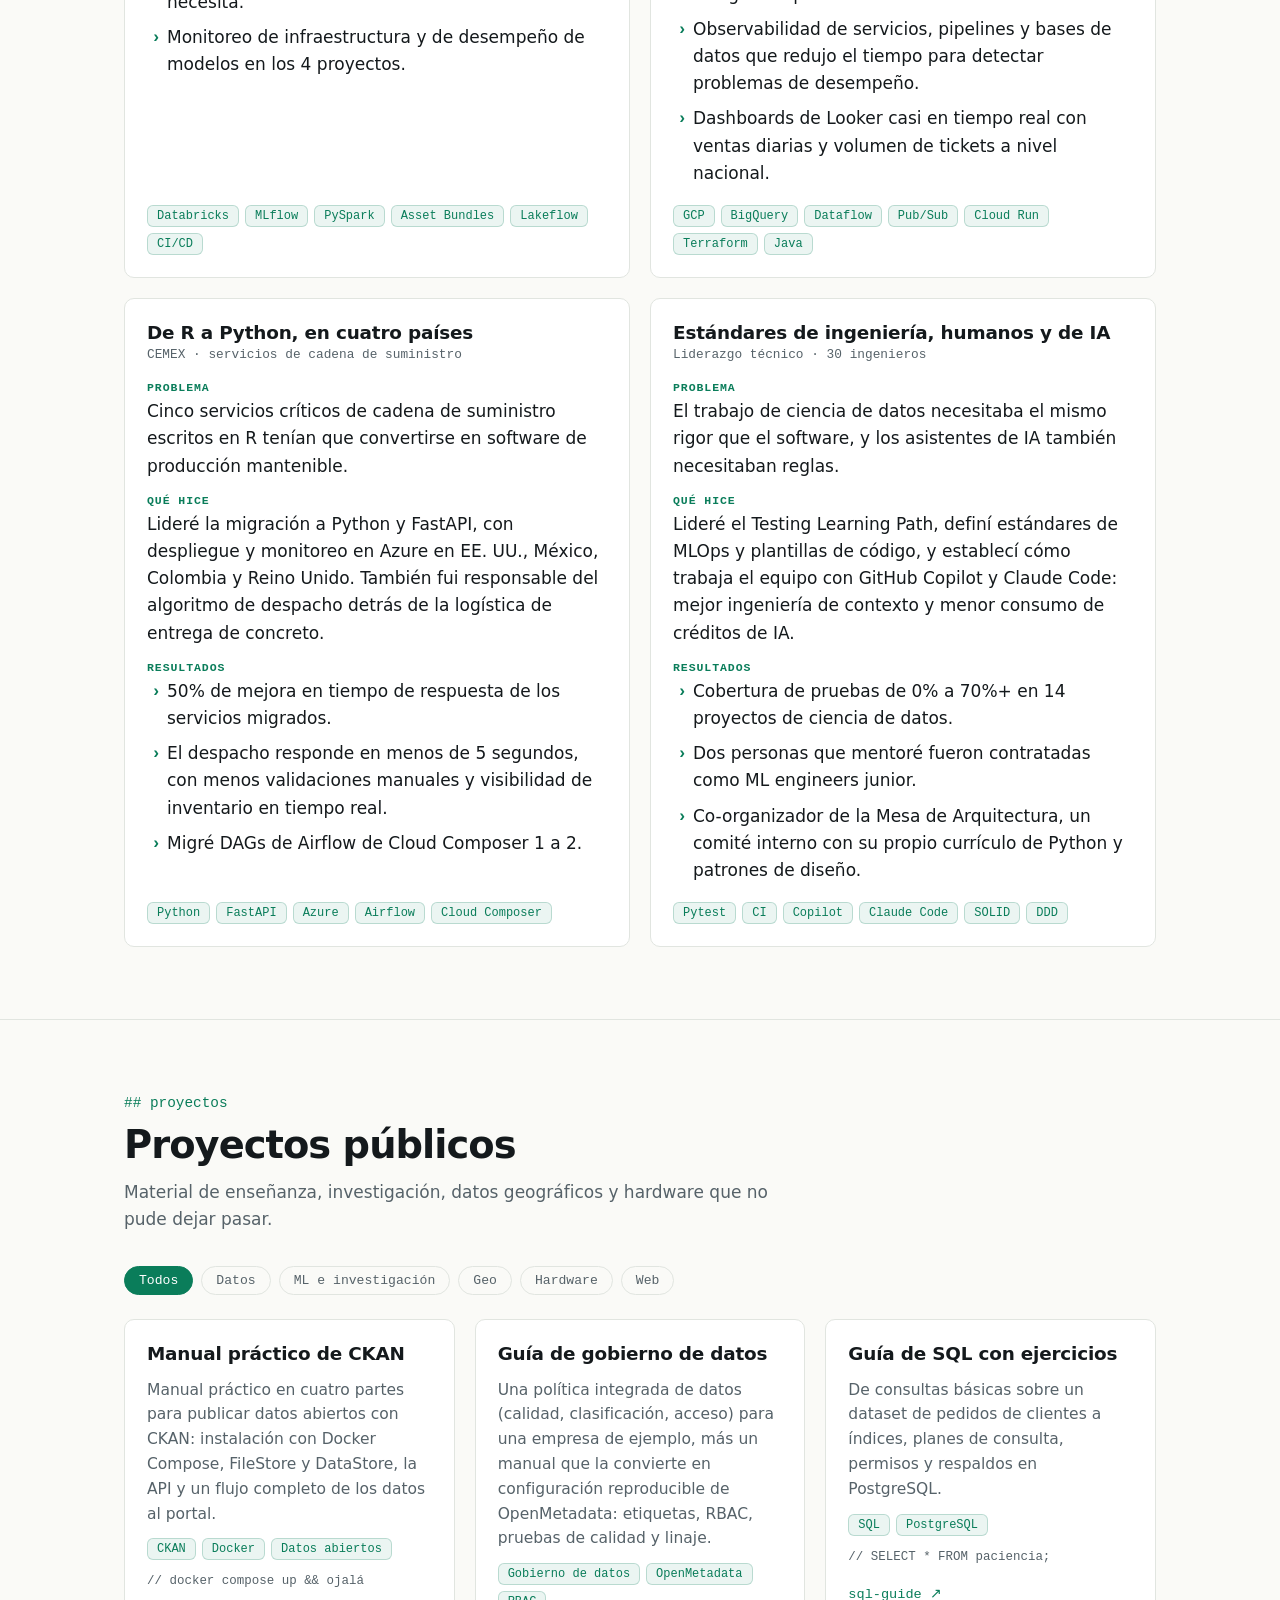
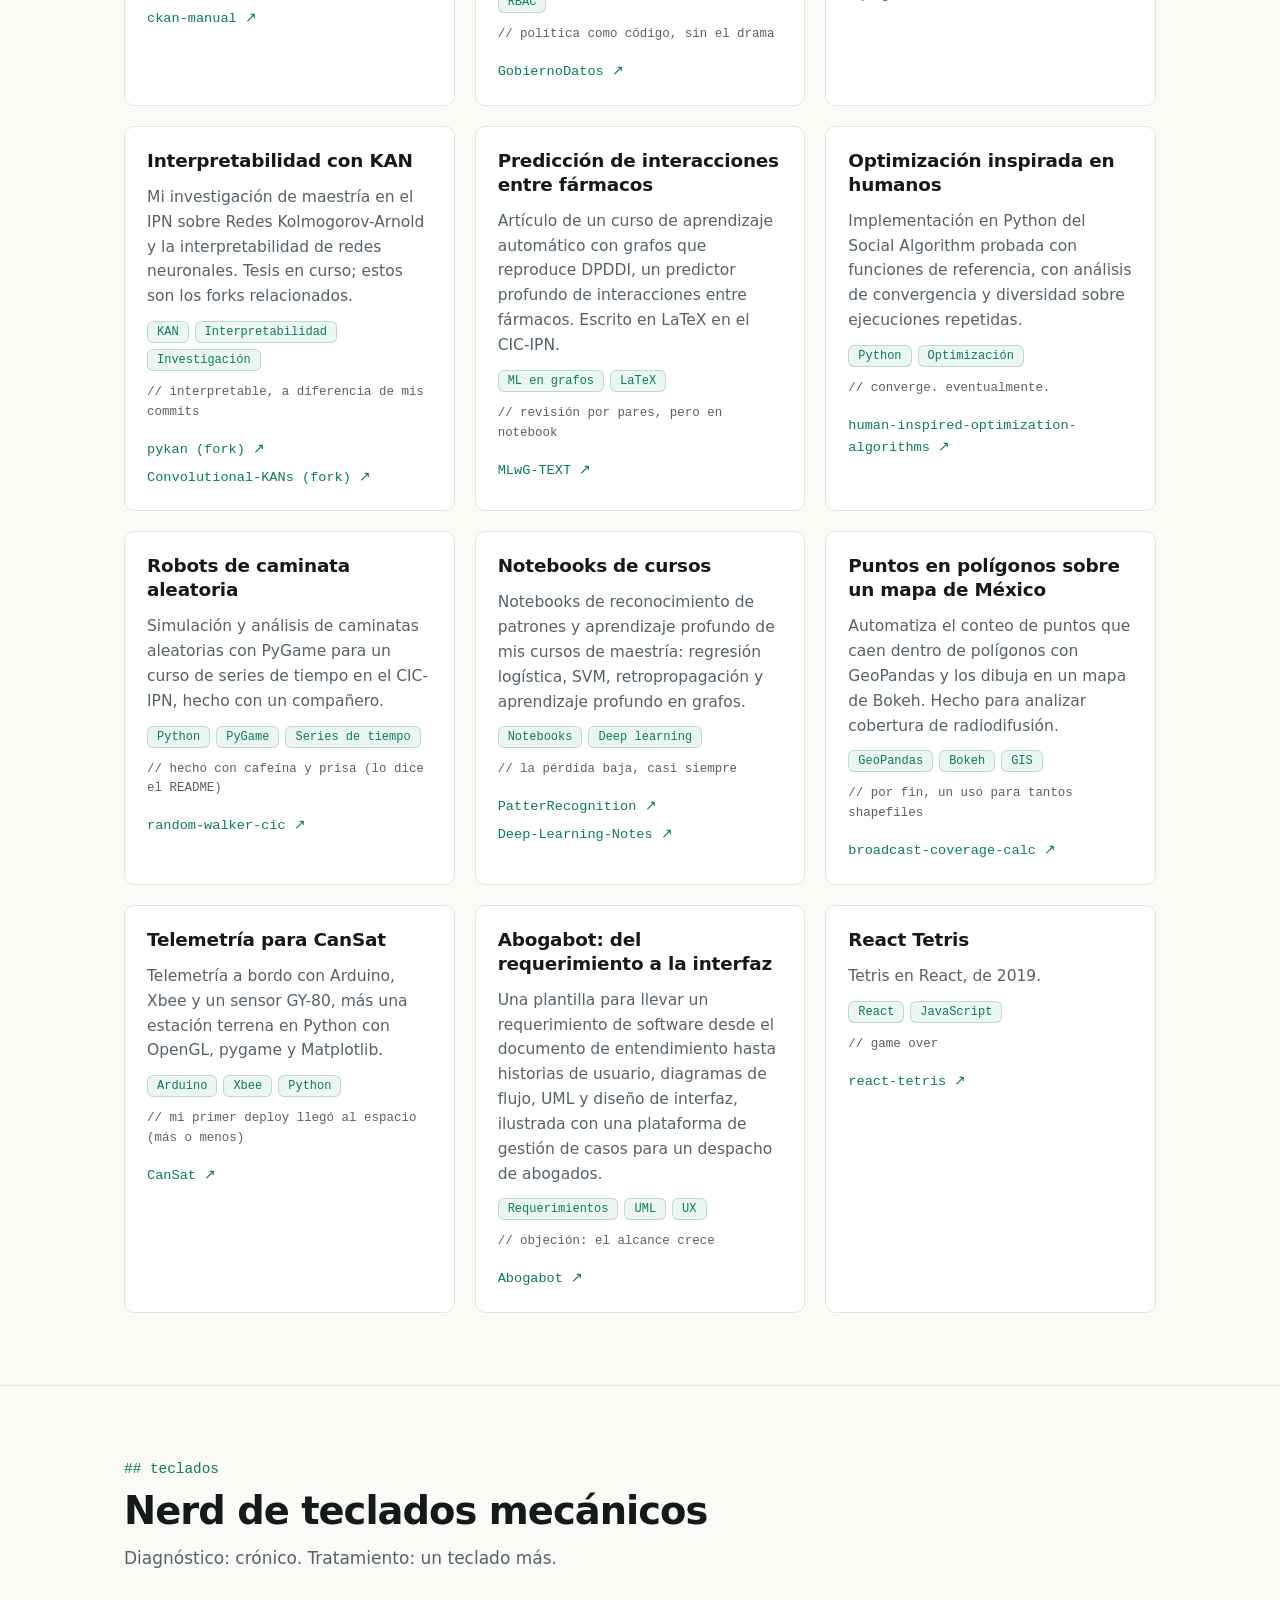
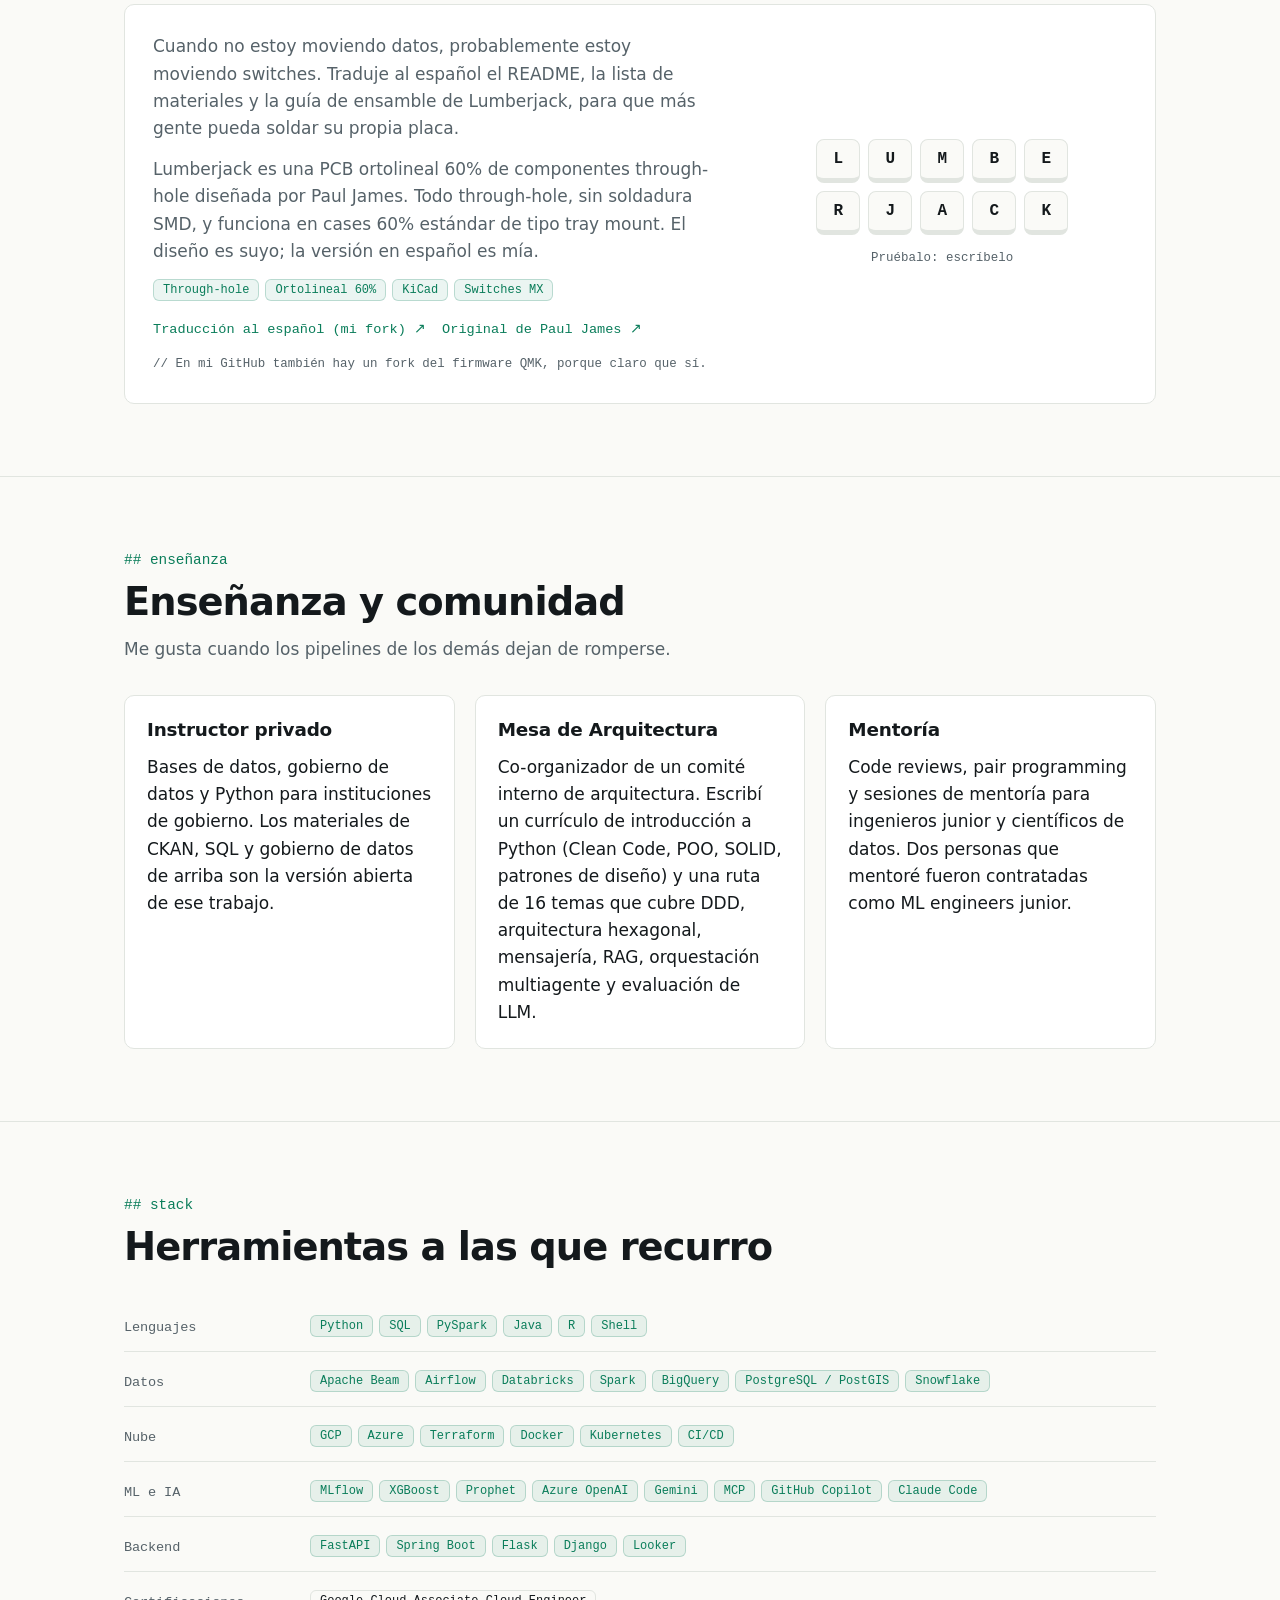
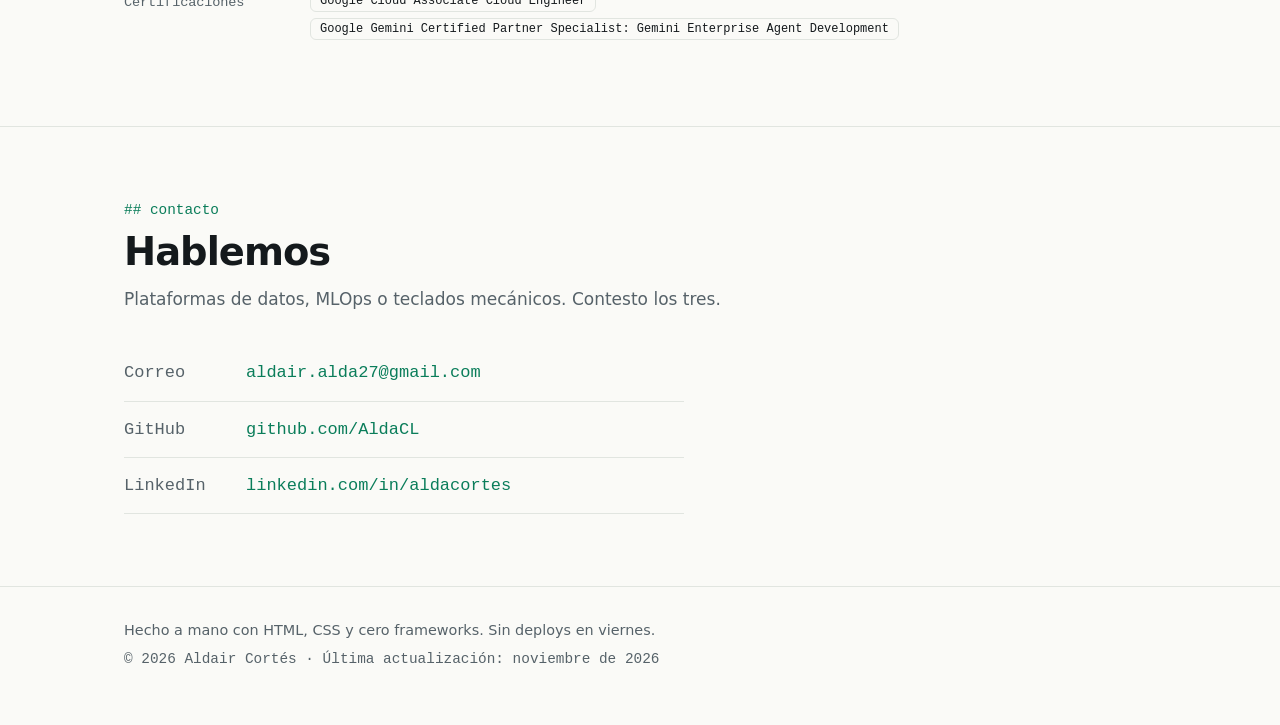
==== commit b9e81a82: "Make English the default language, rework hero copy and stats Remove the Spanish auto-redirect from " ====
--- a/es/index.html
+++ b/es/index.html
@@ -19,7 +19,6 @@
 <meta name="color-scheme" content="dark light">
 <link rel="icon" href="../assets/favicon.svg" type="image/svg+xml">
 <script>(function(){try{var t=localStorage.getItem('theme');if(!t){t=matchMedia('(prefers-color-scheme: light)').matches?'light':'dark';}document.documentElement.setAttribute('data-theme',t);}catch(e){}})();</script>
-
 <link rel="stylesheet" href="../assets/styles.css">
 <script type="application/ld+json">{"@context":"https://schema.org","@type":"Person","name":"Aldair Cortés","url":"https://aldacl.github.io/es/","jobTitle":"Ingeniero de plataformas de datos y ML","sameAs":["https://github.com/AldaCL","https://linkedin.com/in/aldacortes"],"knowsAbout":["Data engineering","MLOps","Databricks","Google Cloud","Azure","Python","Data governance"]}</script>
 </head>
@@ -51,17 +50,17 @@
     <h1>Aldair Cortés</h1>
     <p class="role mono">Ingeniero de plataformas de datos y ML</p>
     <p class="lead">Llevo datos y modelos a producción, y me aseguro de que se queden ahí.</p>
-    <p class="sub">Líder técnico de 30 ingenieros en EPAM NEORIS, dentro del equipo de Global Data Science de CEMEX. Antes: una Customer Data Platform desde cero en Liverpool y sistemas geoespaciales a escala nacional en el IFT.</p>
+    <p class="sub">Construyo plataformas de datos y sistemas de ML que corren en producción, y lidero a los equipos que los mantienen sanos. Pipelines, infraestructura en la nube, estándares de ingeniería y, de vez en cuando, algún teclado mecánico.</p>
     <div class="cta">
       <a class="btn primary" href="#work">Ver mi trabajo</a>
       <a class="btn" href="#contact">Saludar</a>
     </div>
     <p class="status mono"><span class="dot" aria-hidden="true"></span>Desde México · trabajo en español e inglés</p>
     <div class="stats">
-      <div class="stat"><strong>6+</strong><span>años operando sistemas de datos en producción</span></div>
-      <div class="stat"><strong>30</strong><span>ingenieros liderados en 3 verticales</span></div>
-      <div class="stat"><strong>75%</strong><span>menos costo en Cloud SQL</span></div>
-      <div class="stat"><strong>67%</strong><span>despliegues de ML más rápidos</span></div>
+      <div class="stat"><strong>Data</strong><span>plataformas y pipelines que sobreviven a los lunes</span></div>
+      <div class="stat"><strong>ML</strong><span>del notebook a producción, con pruebas</span></div>
+      <div class="stat"><strong>Ops</strong><span>CI/CD, IaC y monitoreo en GCP, Azure y Databricks</span></div>
+      <div class="stat"><strong>People</strong><span>estándares, code reviews y mentoría</span></div>
     </div>
   </div>
 </section>
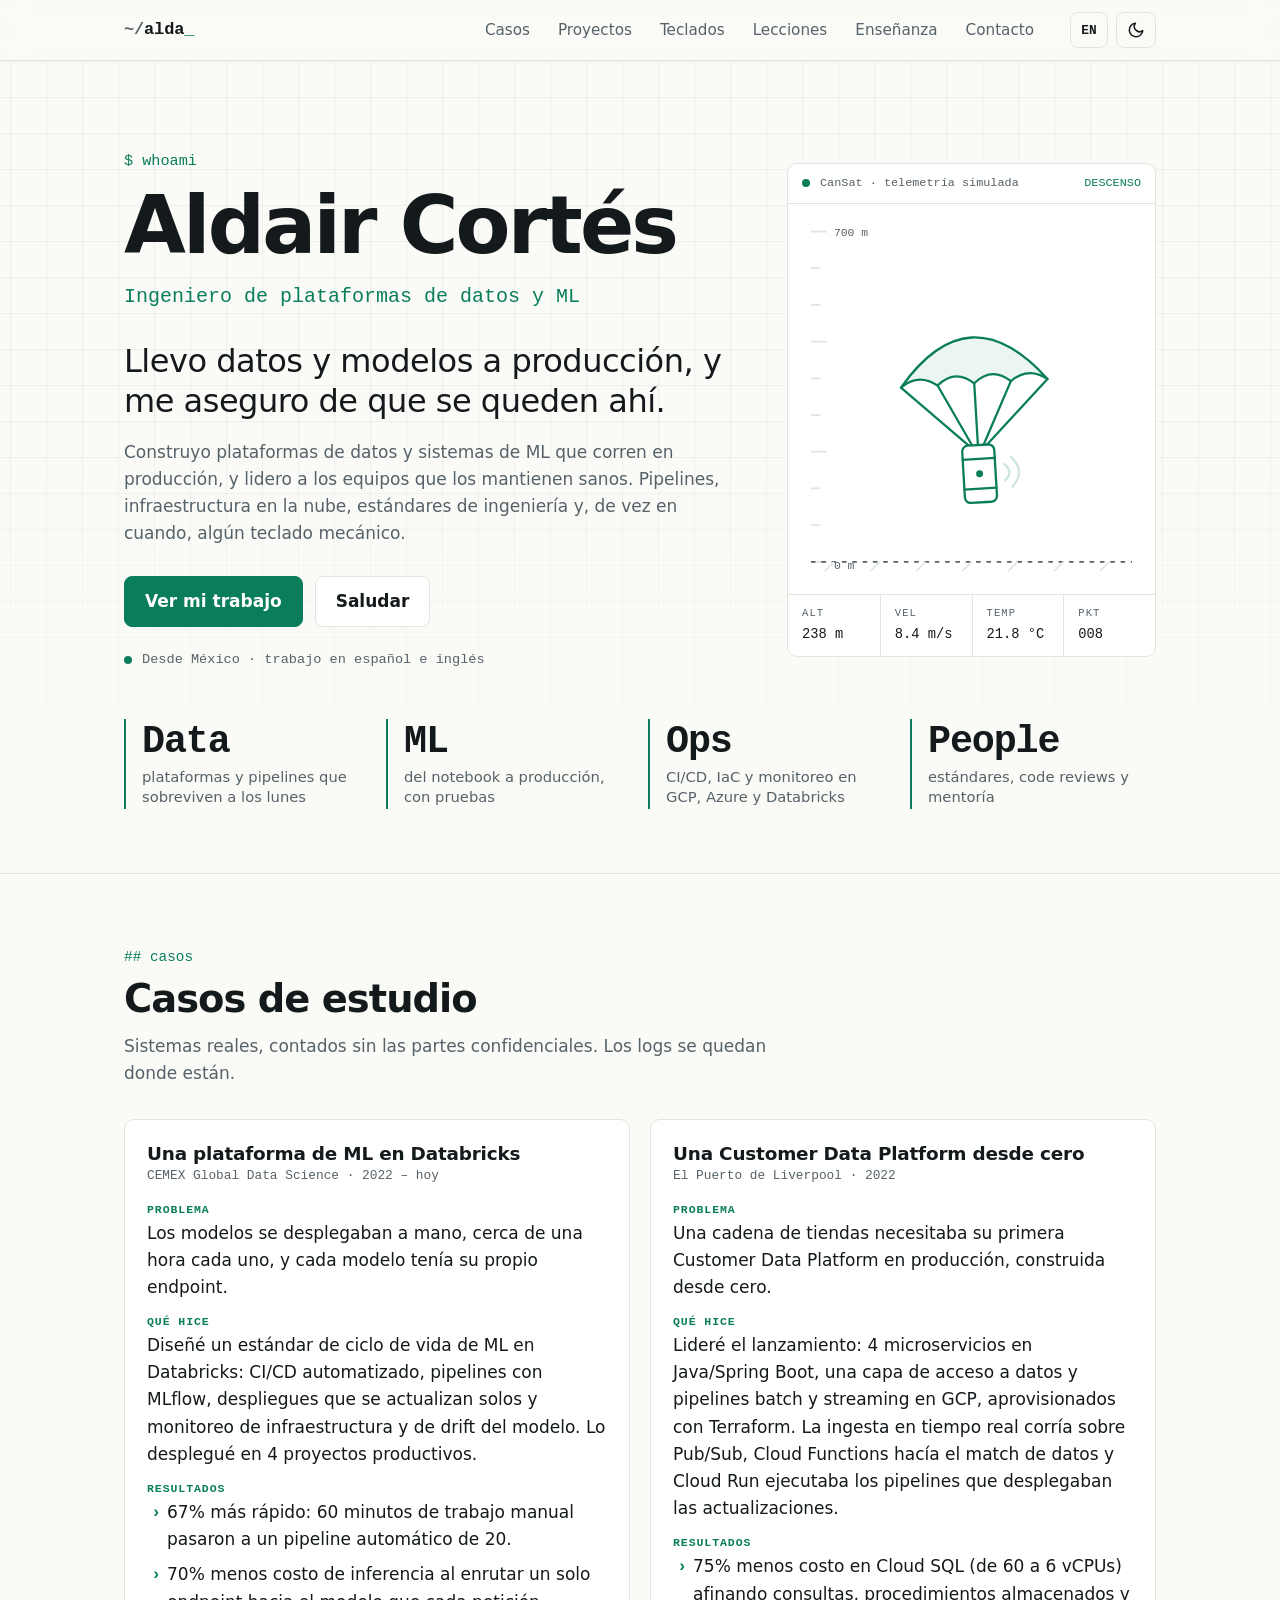
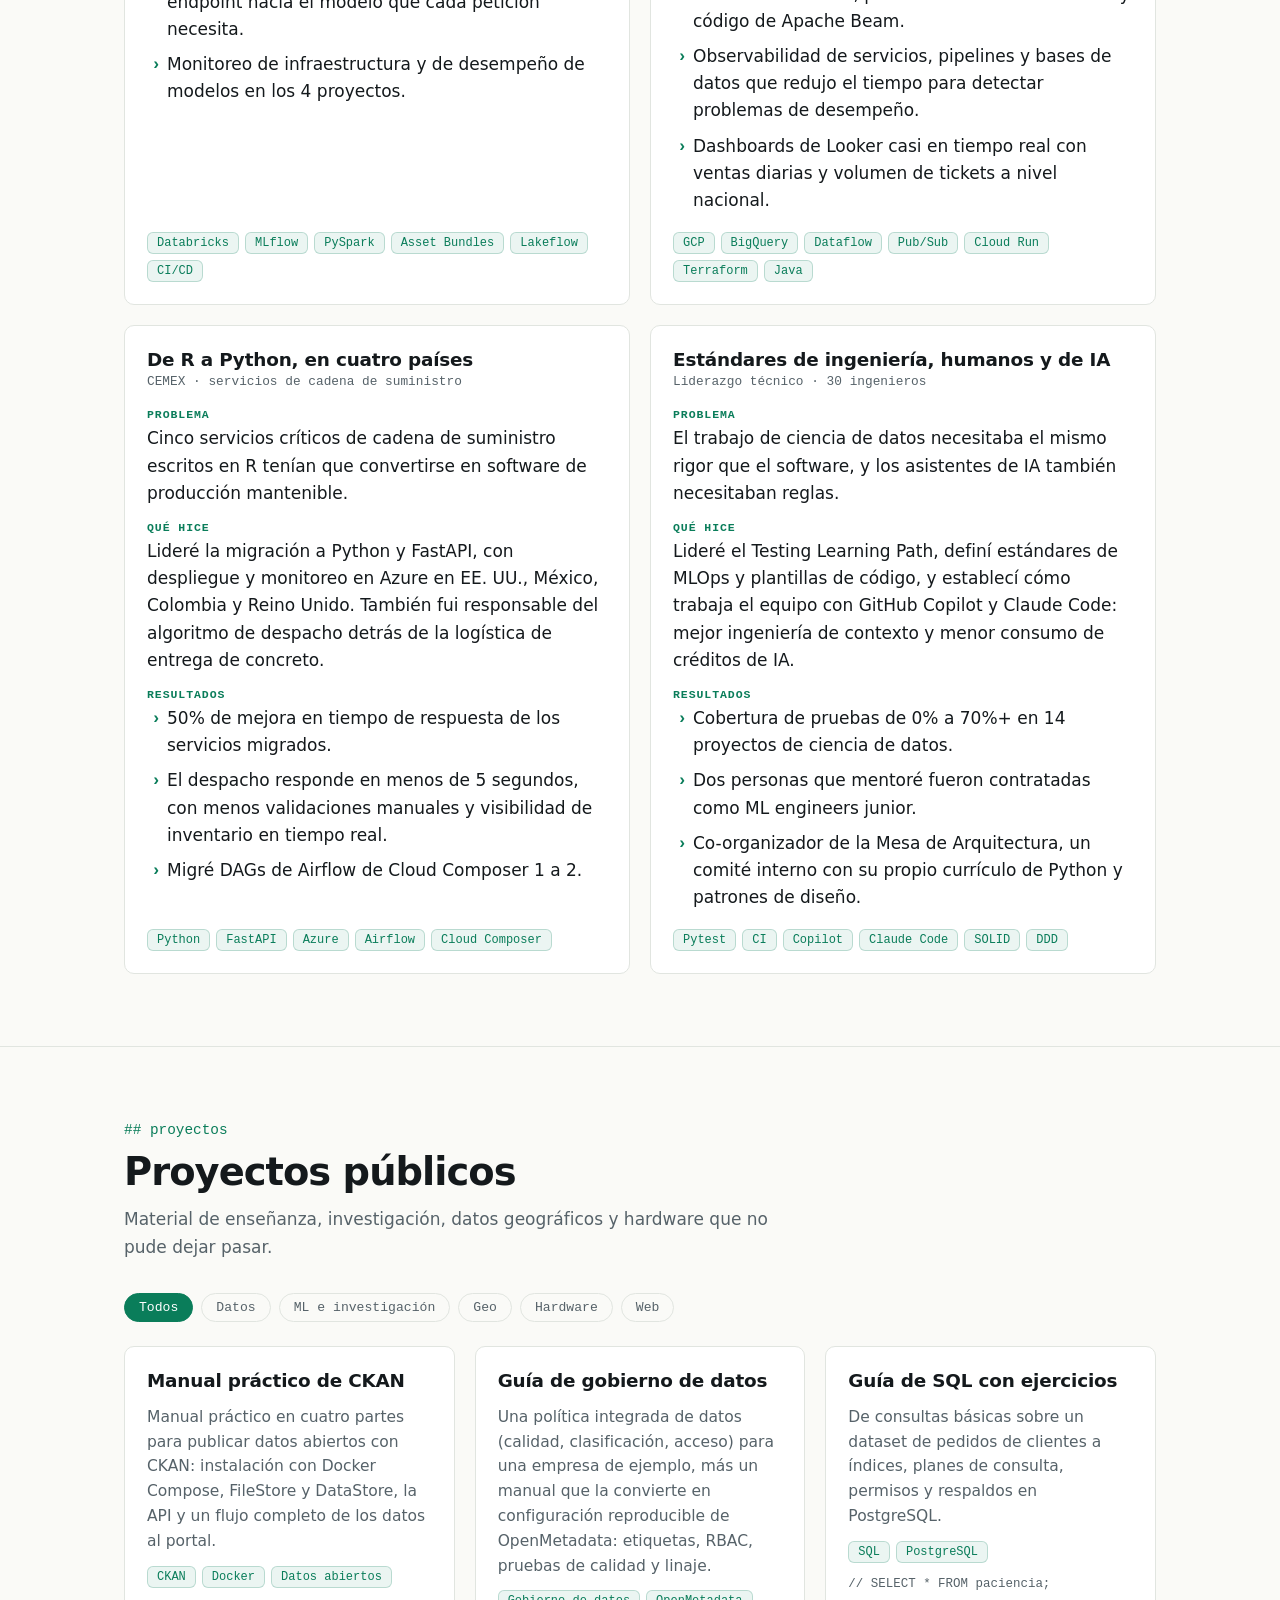
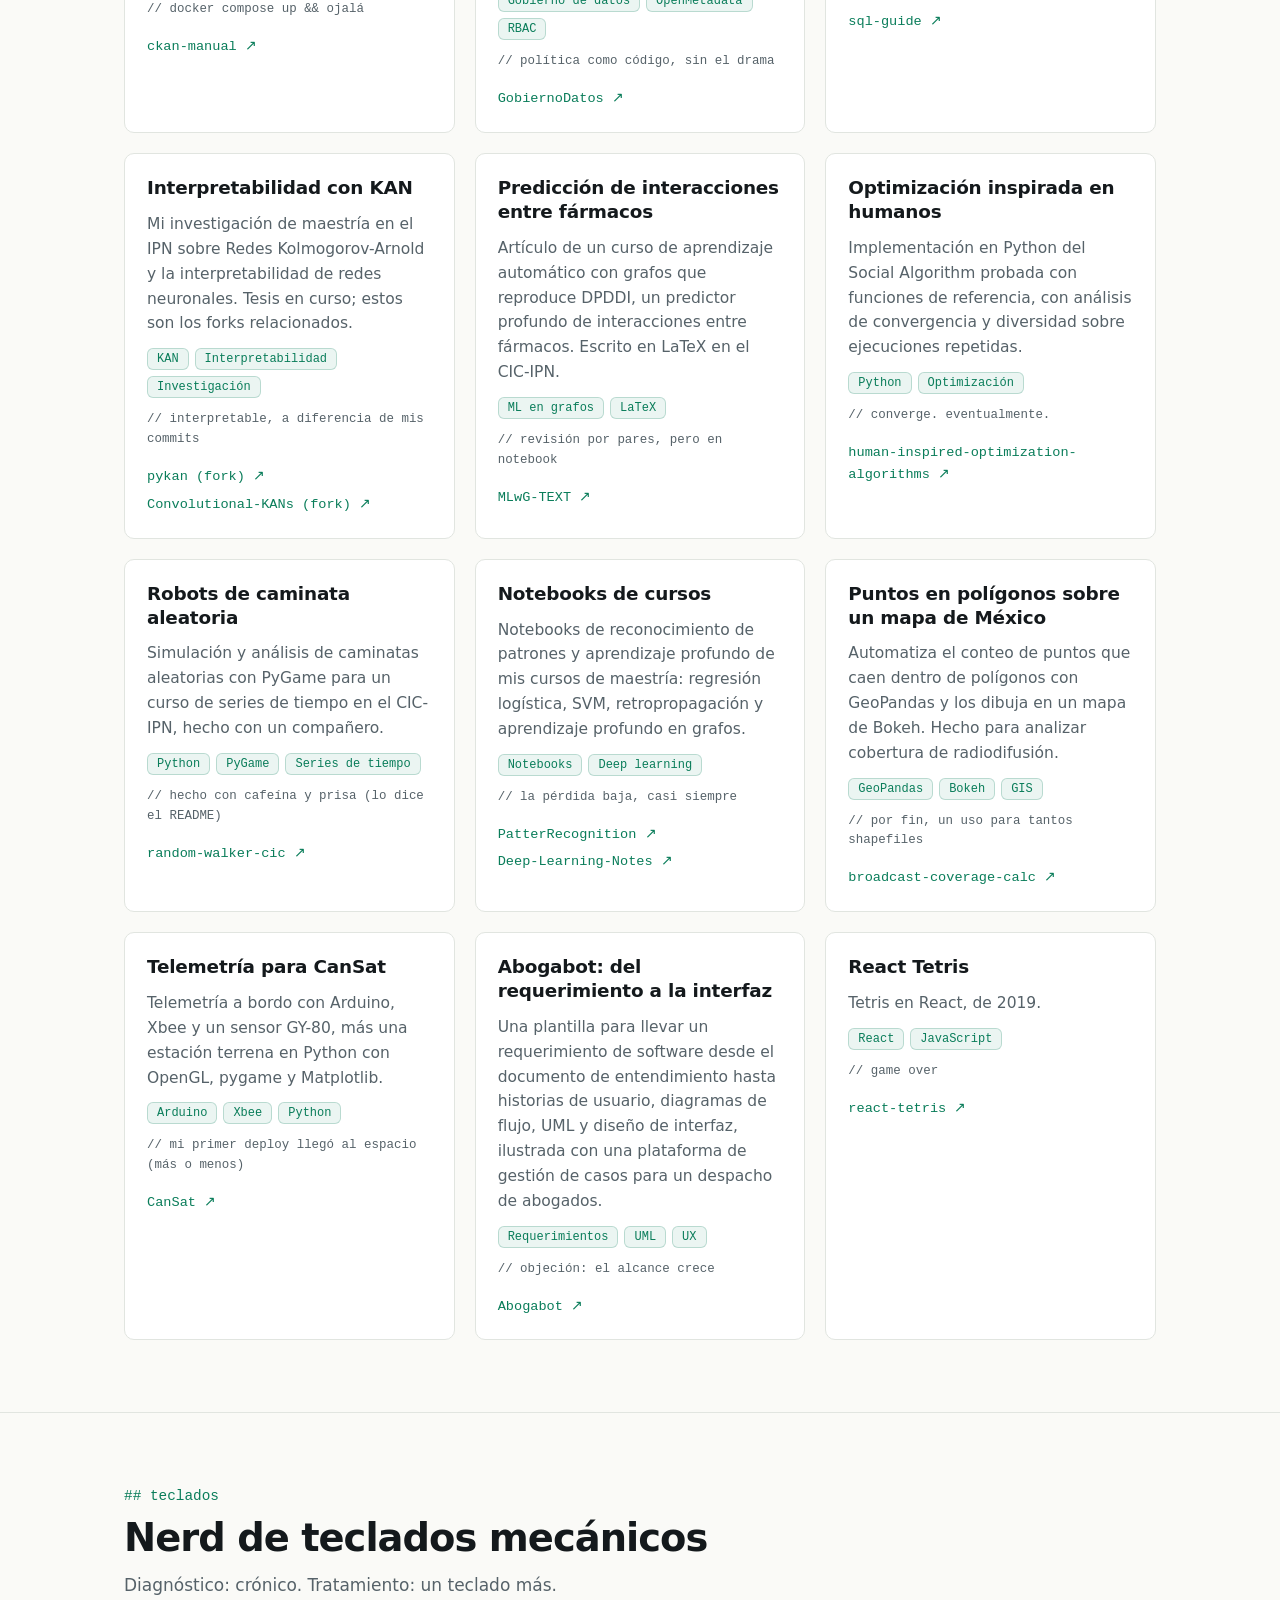
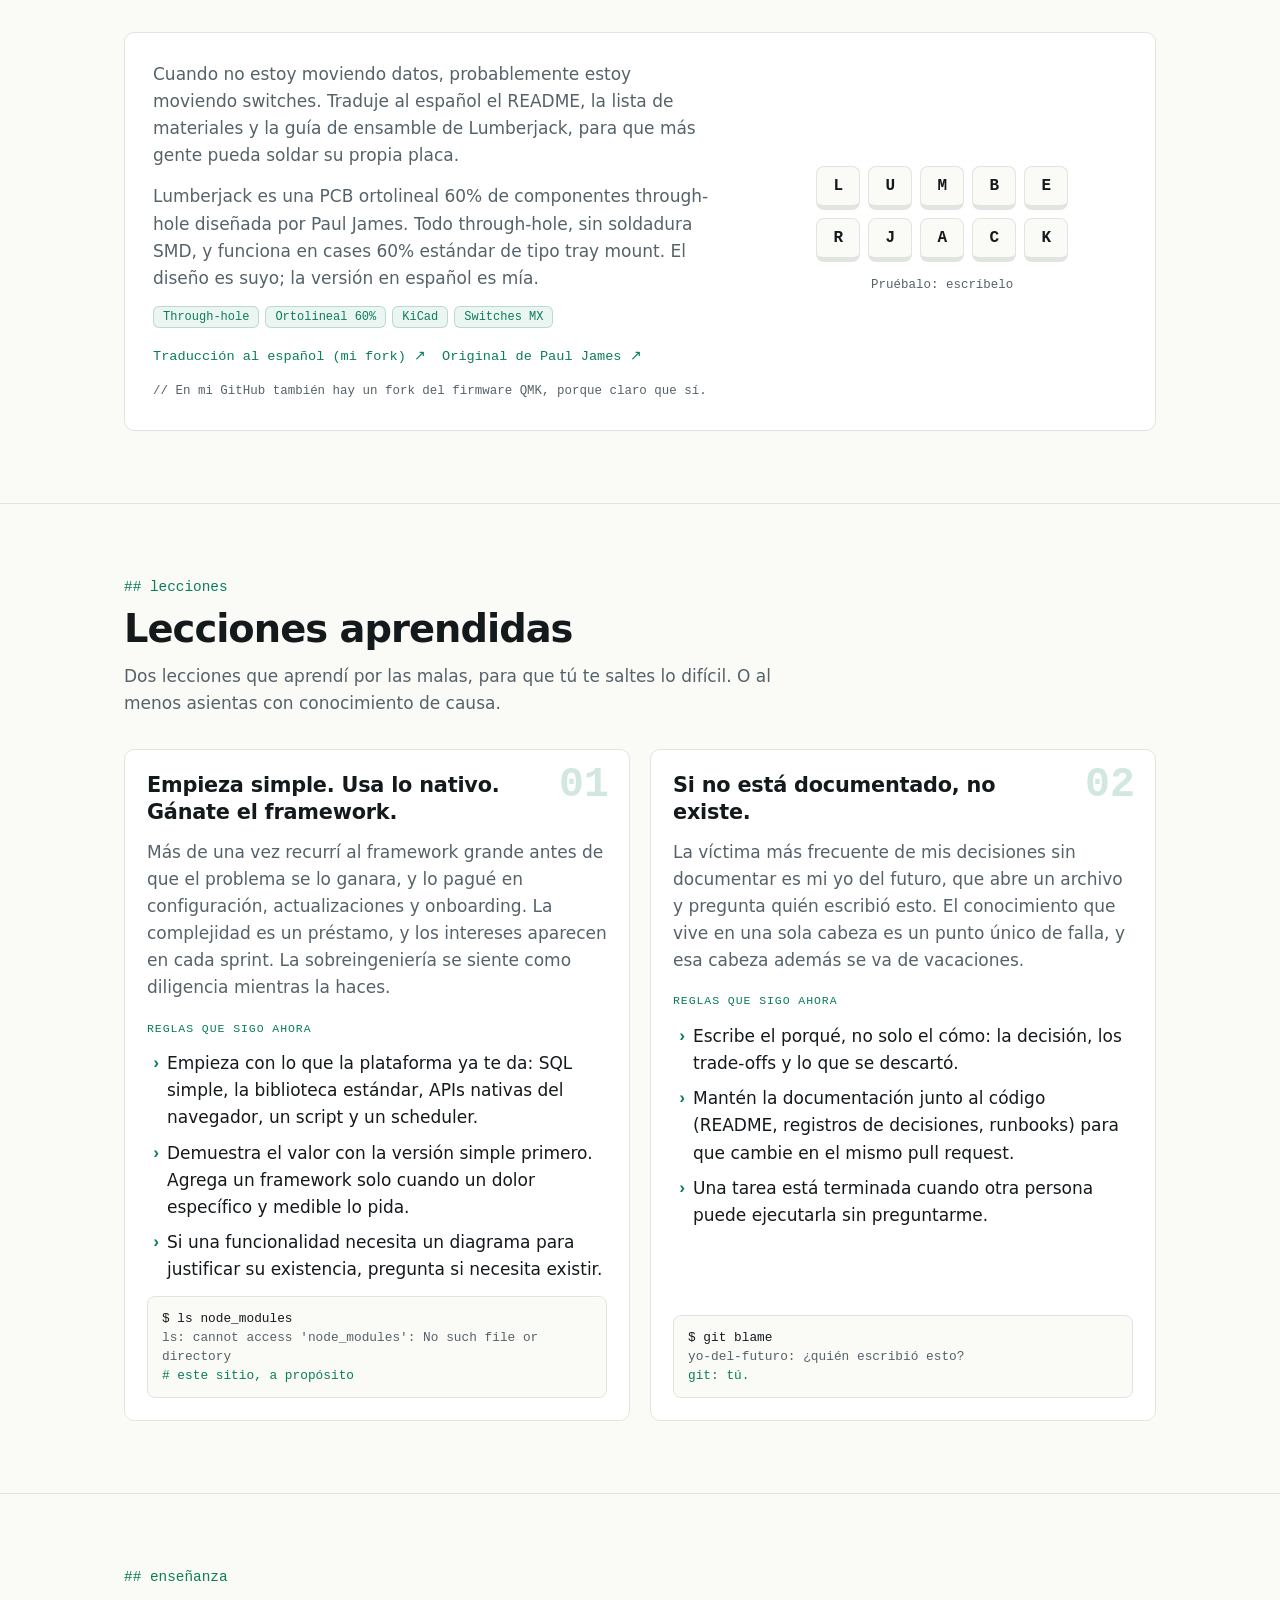
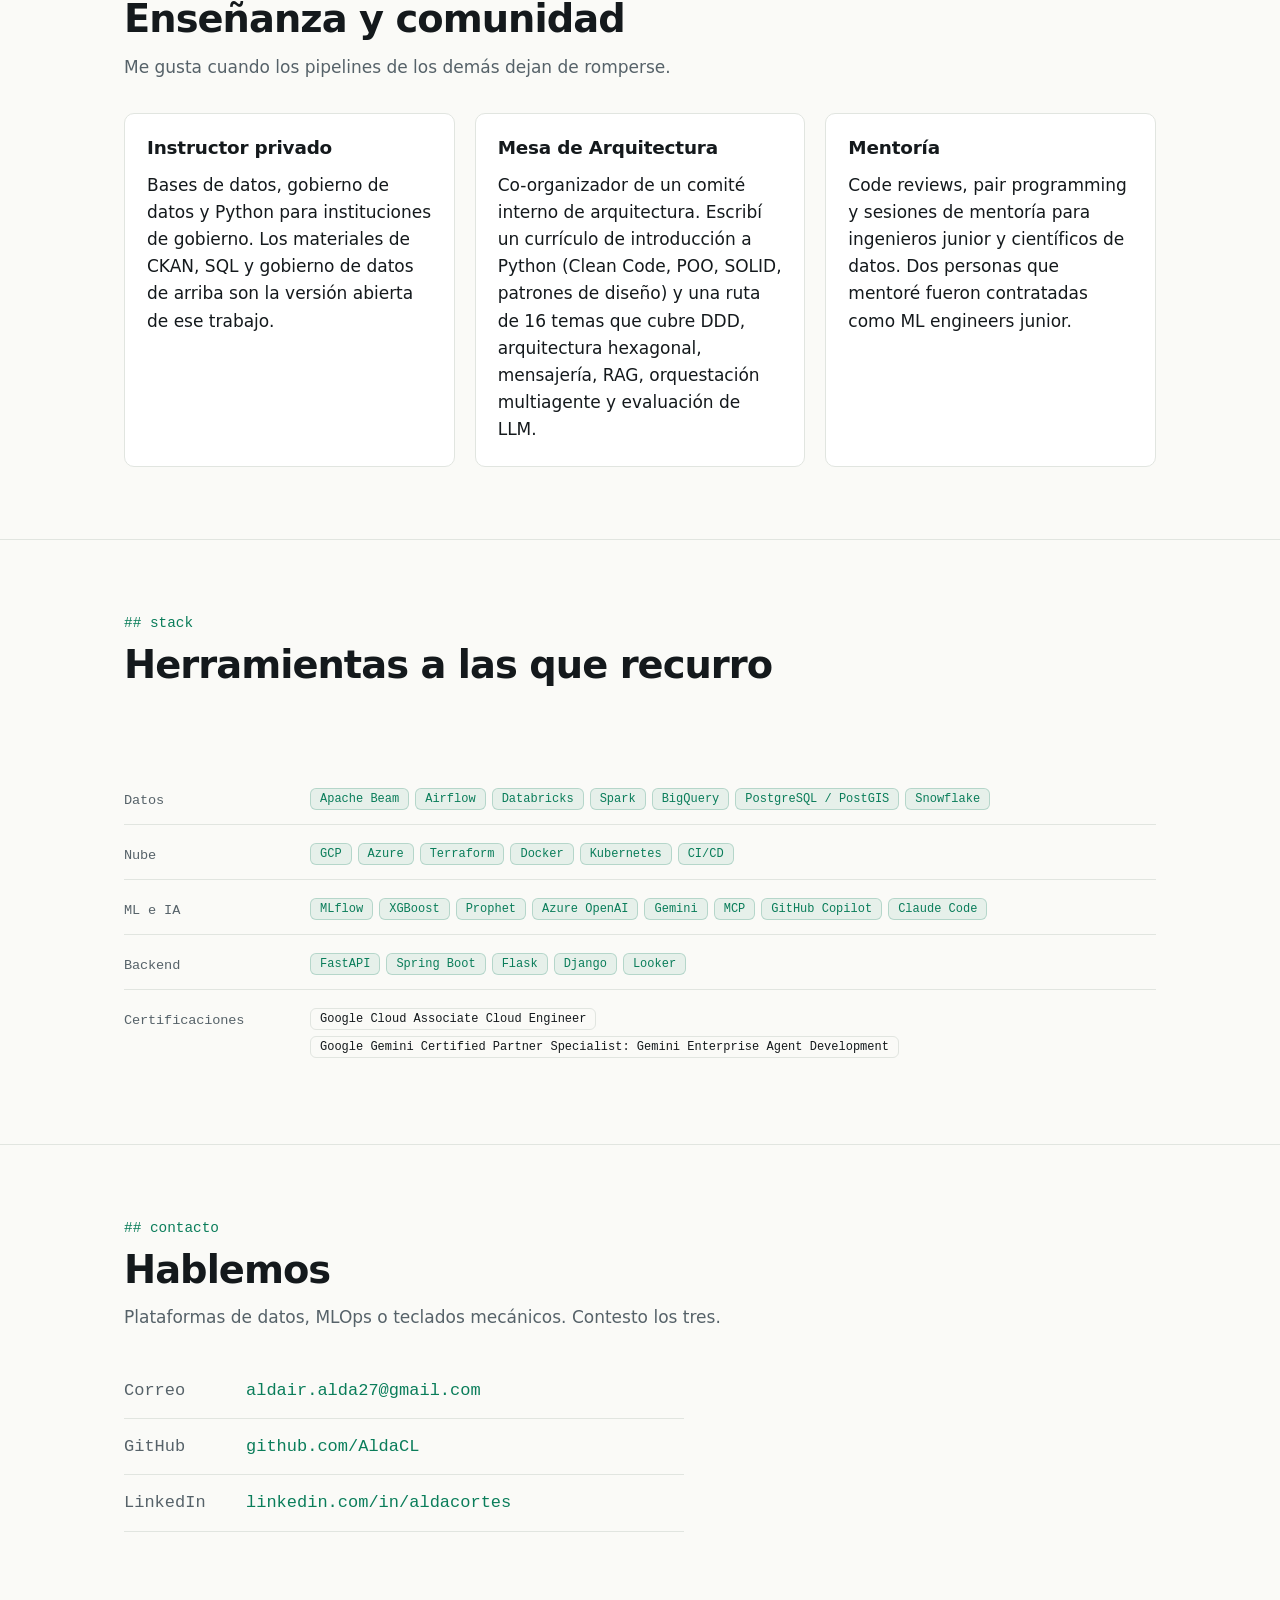
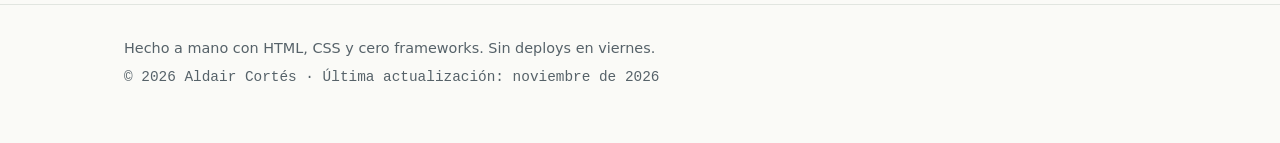
==== commit a6ceb175: "Add lessons section, hero animations and designs B and C Lessons learned section (EN/ES), per-design" ====
--- a/es/index.html
+++ b/es/index.html
@@ -22,7 +22,7 @@
 <link rel="stylesheet" href="../assets/styles.css">
 <script type="application/ld+json">{"@context":"https://schema.org","@type":"Person","name":"Aldair Cortés","url":"https://aldacl.github.io/es/","jobTitle":"Ingeniero de plataformas de datos y ML","sameAs":["https://github.com/AldaCL","https://linkedin.com/in/aldacortes"],"knowsAbout":["Data engineering","MLOps","Databricks","Google Cloud","Azure","Python","Data governance"]}</script>
 </head>
-<body>
+<body data-design="a">
 <a class="skip" href="#main">Saltar al contenido</a>
 <header class="site-header">
   <div class="wrap bar">
@@ -31,6 +31,7 @@
       <a href="#work">Casos</a>
       <a href="#projects">Proyectos</a>
       <a href="#keyboards">Teclados</a>
+      <a href="#lessons">Lecciones</a>
       <a href="#teaching">Enseñanza</a>
       <a href="#contact">Contacto</a>
     </nav>
@@ -46,16 +47,44 @@
 <main id="main">
 <section class="hero" id="top">
   <div class="wrap">
-    <p class="kicker mono">$ whoami</p>
-    <h1>Aldair Cortés</h1>
-    <p class="role mono">Ingeniero de plataformas de datos y ML</p>
-    <p class="lead">Llevo datos y modelos a producción, y me aseguro de que se queden ahí.</p>
-    <p class="sub">Construyo plataformas de datos y sistemas de ML que corren en producción, y lidero a los equipos que los mantienen sanos. Pipelines, infraestructura en la nube, estándares de ingeniería y, de vez en cuando, algún teclado mecánico.</p>
-    <div class="cta">
-      <a class="btn primary" href="#work">Ver mi trabajo</a>
-      <a class="btn" href="#contact">Saludar</a>
-    </div>
-    <p class="status mono"><span class="dot" aria-hidden="true"></span>Desde México · trabajo en español e inglés</p>
+    <div class="hero-grid">
+      <div class="hero-copy">
+        <p class="kicker mono">$ whoami</p>
+        <h1>Aldair Cortés</h1>
+        <p class="role mono">Ingeniero de plataformas de datos y ML</p>
+        <p class="lead">Llevo datos y modelos a producción, y me aseguro de que se queden ahí.</p>
+        <p class="sub">Construyo plataformas de datos y sistemas de ML que corren en producción, y lidero a los equipos que los mantienen sanos. Pipelines, infraestructura en la nube, estándares de ingeniería y, de vez en cuando, algún teclado mecánico.</p>
+        <div class="cta">
+          <a class="btn primary" href="#work">Ver mi trabajo</a>
+          <a class="btn" href="#contact">Saludar</a>
+        </div>
+        <p class="status mono"><span class="dot" aria-hidden="true"></span>Desde México · trabajo en español e inglés</p>
+      </div>
+      <div class="hero-art">
+        <div class="art art-cansat" data-art="cansat" aria-hidden="true">
+    <div class="art-bar mono"><span class="dot"></span><span>CanSat · telemetría simulada</span><span class="art-state" data-r="state">DESCENSO</span></div>
+    <svg class="art-svg" viewBox="0 0 320 340" focusable="false">
+      <g class="s-ticks"><line x1="20" x2="34" y1="24" y2="24"/><line x1="20" x2="28" y1="56" y2="56"/><line x1="20" x2="28" y1="88" y2="88"/><line x1="20" x2="34" y1="120" y2="120"/><line x1="20" x2="28" y1="152" y2="152"/><line x1="20" x2="28" y1="184" y2="184"/><line x1="20" x2="34" y1="216" y2="216"/><line x1="20" x2="28" y1="248" y2="248"/><line x1="20" x2="28" y1="280" y2="280"/><line x1="20" x2="34" y1="312" y2="312"/></g>
+      <text class="s-text" x="40" y="28">700 m</text>
+      <text class="s-text" x="40" y="318">0 m</text>
+      <line class="s-ground" x1="20" x2="300" y1="312" y2="312"/>
+      <g class="s-ground-hatch"><path d="M40 312l-8 8M80 312l-8 8M120 312l-8 8M160 312l-8 8M200 312l-8 8M240 312l-8 8M280 312l-8 8"/></g>
+      <g class="cs-sat" transform="translate(0 70)">
+        <path class="s-chute" d="M96 46Q160 -34 224 46Q208 34 192 46Q176 32 160 46Q144 32 128 46Q112 34 96 46Z"/>
+        <path class="s-line" d="M96 46L152 100M128 46L155 100M160 46V100M192 46L165 100M224 46L168 100"/>
+        <rect class="s-can" x="146" y="100" width="28" height="50" rx="5"/>
+        <path class="s-line" d="M146 112h28M146 138h28"/>
+        <circle class="s-led" cx="160" cy="125" r="3"/>
+        <path class="s-sig s-sig1" d="M182 118q8 7 0 14"/>
+        <path class="s-sig s-sig2" d="M188 112q13 13 0 26"/>
+      </g>
+    </svg>
+    <dl class="readouts mono">
+      <div><dt>ALT</dt><dd data-r="alt">412 m</dd></div><div><dt>VEL</dt><dd data-r="vel">8.1 m/s</dd></div><div><dt>TEMP</dt><dd data-r="temp">21.4 °C</dd></div><div><dt>PKT</dt><dd data-r="pkt">042</dd></div>
+    </dl>
+  </div>
+      </div>
+    </div>
     <div class="stats">
       <div class="stat"><strong>Data</strong><span>plataformas y pipelines que sobreviven a los lunes</span></div>
       <div class="stat"><strong>ML</strong><span>del notebook a producción, con pruebas</span></div>
@@ -240,6 +269,37 @@
     </div>
     </div>
   </section>
+<section class="section" id="lessons" aria-labelledby="lessons-title">
+    <div class="wrap">
+    <header class="section-head">
+      <p class="label mono">## lecciones</p>
+      <h2 id="lessons-title">Lecciones aprendidas</h2>
+      <p class="intro">Dos lecciones que aprendí por las malas, para que tú te saltes lo difícil. O al menos asientas con conocimiento de causa.</p>
+    </header>
+    <div class="grid lessons">
+      <article class="card lesson">
+        <p class="lesson-num mono" aria-hidden="true">01</p>
+        <h3>Empieza simple. Usa lo nativo. Gánate el framework.</h3>
+        <p class="story">Más de una vez recurrí al framework grande antes de que el problema se lo ganara, y lo pagué en configuración, actualizaciones y onboarding. La complejidad es un préstamo, y los intereses aparecen en cada sprint. La sobreingeniería se siente como diligencia mientras la haces.</p>
+        <p class="rules-label mono">Reglas que sigo ahora</p>
+        <ul class="results"><li>Empieza con lo que la plataforma ya te da: SQL simple, la biblioteca estándar, APIs nativas del navegador, un script y un scheduler.</li><li>Demuestra el valor con la versión simple primero. Agrega un framework solo cuando un dolor específico y medible lo pida.</li><li>Si una funcionalidad necesita un diagrama para justificar su existencia, pregunta si necesita existir.</li></ul>
+        <pre class="proof mono" aria-label="$ ls node_modules ls: cannot access 'node_modules': No such file or directory # este sitio, a propósito"><span class="p-cmd">$ ls node_modules</span>
+ls: cannot access 'node_modules': No such file or directory
+<span class="p-note"># este sitio, a propósito</span></pre>
+      </article>
+      <article class="card lesson">
+        <p class="lesson-num mono" aria-hidden="true">02</p>
+        <h3>Si no está documentado, no existe.</h3>
+        <p class="story">La víctima más frecuente de mis decisiones sin documentar es mi yo del futuro, que abre un archivo y pregunta quién escribió esto. El conocimiento que vive en una sola cabeza es un punto único de falla, y esa cabeza además se va de vacaciones.</p>
+        <p class="rules-label mono">Reglas que sigo ahora</p>
+        <ul class="results"><li>Escribe el porqué, no solo el cómo: la decisión, los trade-offs y lo que se descartó.</li><li>Mantén la documentación junto al código (README, registros de decisiones, runbooks) para que cambie en el mismo pull request.</li><li>Una tarea está terminada cuando otra persona puede ejecutarla sin preguntarme.</li></ul>
+        <pre class="proof mono" aria-label="$ git blame yo-del-futuro: ¿quién escribió esto? git: tú."><span class="p-cmd">$ git blame</span>
+yo-del-futuro: ¿quién escribió esto?
+<span class="p-note">git: tú.</span></pre>
+      </article>
+    </div>
+    </div>
+  </section>
 <section class="section" id="teaching" aria-labelledby="teaching-title">
     <div class="wrap">
     <header class="section-head">
--- a/assets/styles.css
+++ b/assets/styles.css
@@ -132,6 +132,75 @@
 .stat strong { display: block; font: 700 clamp(1.8rem, 4vw, 2.4rem) var(--mono); letter-spacing: -0.03em; line-height: 1.1; }
 .stat span { color: var(--muted); font-size: 0.92rem; line-height: 1.35; display: block; margin-top: 4px; }
 
+/* Hero layout: copy on the left, illustration on the right */
+.hero-grid { display: grid; grid-template-columns: minmax(0, 1.25fr) minmax(0, 0.75fr); gap: 48px; align-items: center; }
+.hero-art { min-width: 0; }
+.hero-copy > * { animation: rise 0.6s cubic-bezier(0.2, 0.7, 0.2, 1) both; }
+.hero-copy > :nth-child(2) { animation-delay: 0.05s; }
+.hero-copy > :nth-child(3) { animation-delay: 0.1s; }
+.hero-copy > :nth-child(4) { animation-delay: 0.15s; }
+.hero-copy > :nth-child(5) { animation-delay: 0.2s; }
+.hero-copy > :nth-child(6) { animation-delay: 0.25s; }
+.hero-copy > :nth-child(7) { animation-delay: 0.3s; }
+.hero-art { animation: rise 0.8s 0.2s cubic-bezier(0.2, 0.7, 0.2, 1) both; }
+@keyframes rise { from { opacity: 0; transform: translateY(14px); } to { opacity: 1; transform: none; } }
+
+/* Hero art (shared frame) */
+.art { background: var(--bg-elev); border: 1px solid var(--line); border-radius: var(--radius); overflow: hidden; }
+.art-bar { display: flex; align-items: center; gap: 10px; padding: 10px 14px; border-bottom: 1px solid var(--line); font-size: 0.74rem; color: var(--muted); }
+.art-bar .dot { flex: none; }
+.art-state { margin-left: auto; color: var(--accent); }
+.art-svg { display: block; width: 100%; height: auto; }
+.readouts { display: grid; grid-template-columns: repeat(4, 1fr); margin: 0; border-top: 1px solid var(--line); }
+.readouts > div { padding: 10px 14px; border-left: 1px solid var(--line); min-width: 0; }
+.readouts > div:first-child { border-left: 0; }
+.readouts dt { font-size: 0.66rem; letter-spacing: 0.1em; color: var(--muted); }
+.readouts dd { margin: 2px 0 0; font-size: 0.86rem; color: var(--fg); font-variant-numeric: tabular-nums; white-space: nowrap; }
+
+/* Design A art: CanSat descending */
+.s-ticks line, .s-ground, .s-ground-hatch path { stroke: var(--line); stroke-width: 1.5; fill: none; }
+.s-ground { stroke: var(--muted); stroke-dasharray: 4 5; }
+.s-text { font: 500 10px var(--mono); fill: var(--muted); }
+.s-line, .s-chute, .s-can, .s-sig { stroke: var(--accent); stroke-width: 2; stroke-linecap: round; stroke-linejoin: round; fill: none; }
+.s-chute { fill: var(--accent-soft); }
+.s-can { fill: var(--bg-elev); }
+.s-led { fill: var(--accent); animation: led 1s steps(2, start) infinite; }
+.s-sig { animation: sig 1.2s ease-in-out infinite; opacity: 0.2; }
+.s-sig2 { animation-delay: 0.25s; }
+@keyframes led { to { opacity: 0.15; } }
+@keyframes sig { 40% { opacity: 1; } 100% { opacity: 0.2; } }
+
+/* Lessons */
+.lessons { grid-template-columns: repeat(2, 1fr); }
+.lesson { position: relative; gap: 14px; }
+.lesson-num { position: absolute; top: 14px; right: 20px; margin: 0; font-size: 2.6rem; font-weight: 700; line-height: 1; color: var(--accent); opacity: 0.18; user-select: none; }
+.lesson h3 { font-size: 1.3rem; max-width: 30ch; padding-right: 56px; }
+.lesson .story { color: var(--muted); }
+.rules-label { font-size: 0.72rem; text-transform: uppercase; letter-spacing: 0.08em; color: var(--accent); margin-top: 6px !important; }
+.proof {
+  margin: auto 0 0; padding: 12px 14px; font-size: 0.8rem; line-height: 1.5; overflow-x: auto;
+  background: var(--bg); border: 1px solid var(--line); border-radius: 8px; color: var(--muted); white-space: pre-wrap; overflow-wrap: anywhere;
+}
+.proof .p-cmd { color: var(--fg); }
+.proof .p-note { color: var(--accent); }
+
+/* Scroll reveal: only applied once JS has tagged the elements, so nothing is hidden without JS */
+[data-reveal] { opacity: 0; transform: translateY(14px); transition: opacity 0.35s ease, transform 0.35s cubic-bezier(0.2, 0.7, 0.2, 1); }
+[data-reveal].in { opacity: 1; transform: none; }
+
+/* Preview-only design switcher */
+.preview-pill {
+  position: fixed; left: 50%; bottom: 14px; transform: translateX(-50%); z-index: 80;
+  display: flex; align-items: center; gap: 4px; padding: 5px 6px 5px 12px;
+  background: var(--bg-elev); color: var(--muted); border: 1px solid var(--line); border-radius: 999px;
+  font-size: 0.78rem; box-shadow: 0 8px 30px rgba(0, 0, 0, 0.25);
+}
+.preview-pill span { margin-right: 4px; }
+.preview-pill a { text-decoration: none; padding: 4px 10px; border-radius: 999px; color: var(--fg); font-weight: 700; }
+.preview-pill a:hover { background: var(--accent-soft); }
+.preview-pill a[aria-current="page"] { background: var(--accent); color: var(--accent-fg); }
+.preview-pill .pp-home { color: var(--muted); font-weight: 500; }
+
 /* Sections */
 .section { padding: 72px 0; border-top: 1px solid var(--line); }
 .section-head { margin-bottom: 32px; }
@@ -230,7 +299,9 @@
 .sep { border: 0; border-top: 1px solid var(--line); margin: 56px 0; }
 
 @media (max-width: 900px) {
-  .cases, .three { grid-template-columns: 1fr; }
+  .hero-grid { grid-template-columns: 1fr; gap: 36px; }
+  .hero-art { max-width: 460px; }
+  .cases, .three, .lessons { grid-template-columns: 1fr; }
   .stats { grid-template-columns: repeat(2, 1fr); }
   .kb { flex-direction: column; align-items: stretch; gap: 28px; }
 }
@@ -246,6 +317,6 @@
 }
 @media (prefers-reduced-motion: reduce) {
   html { scroll-behavior: auto; }
-  .cursor, .dot { animation: none; }
-  .keycap { transition: none; }
-}
+  *, *::before, *::after { animation: none !important; transition: none !important; }
+  [data-reveal] { opacity: 1; transform: none; }
+}
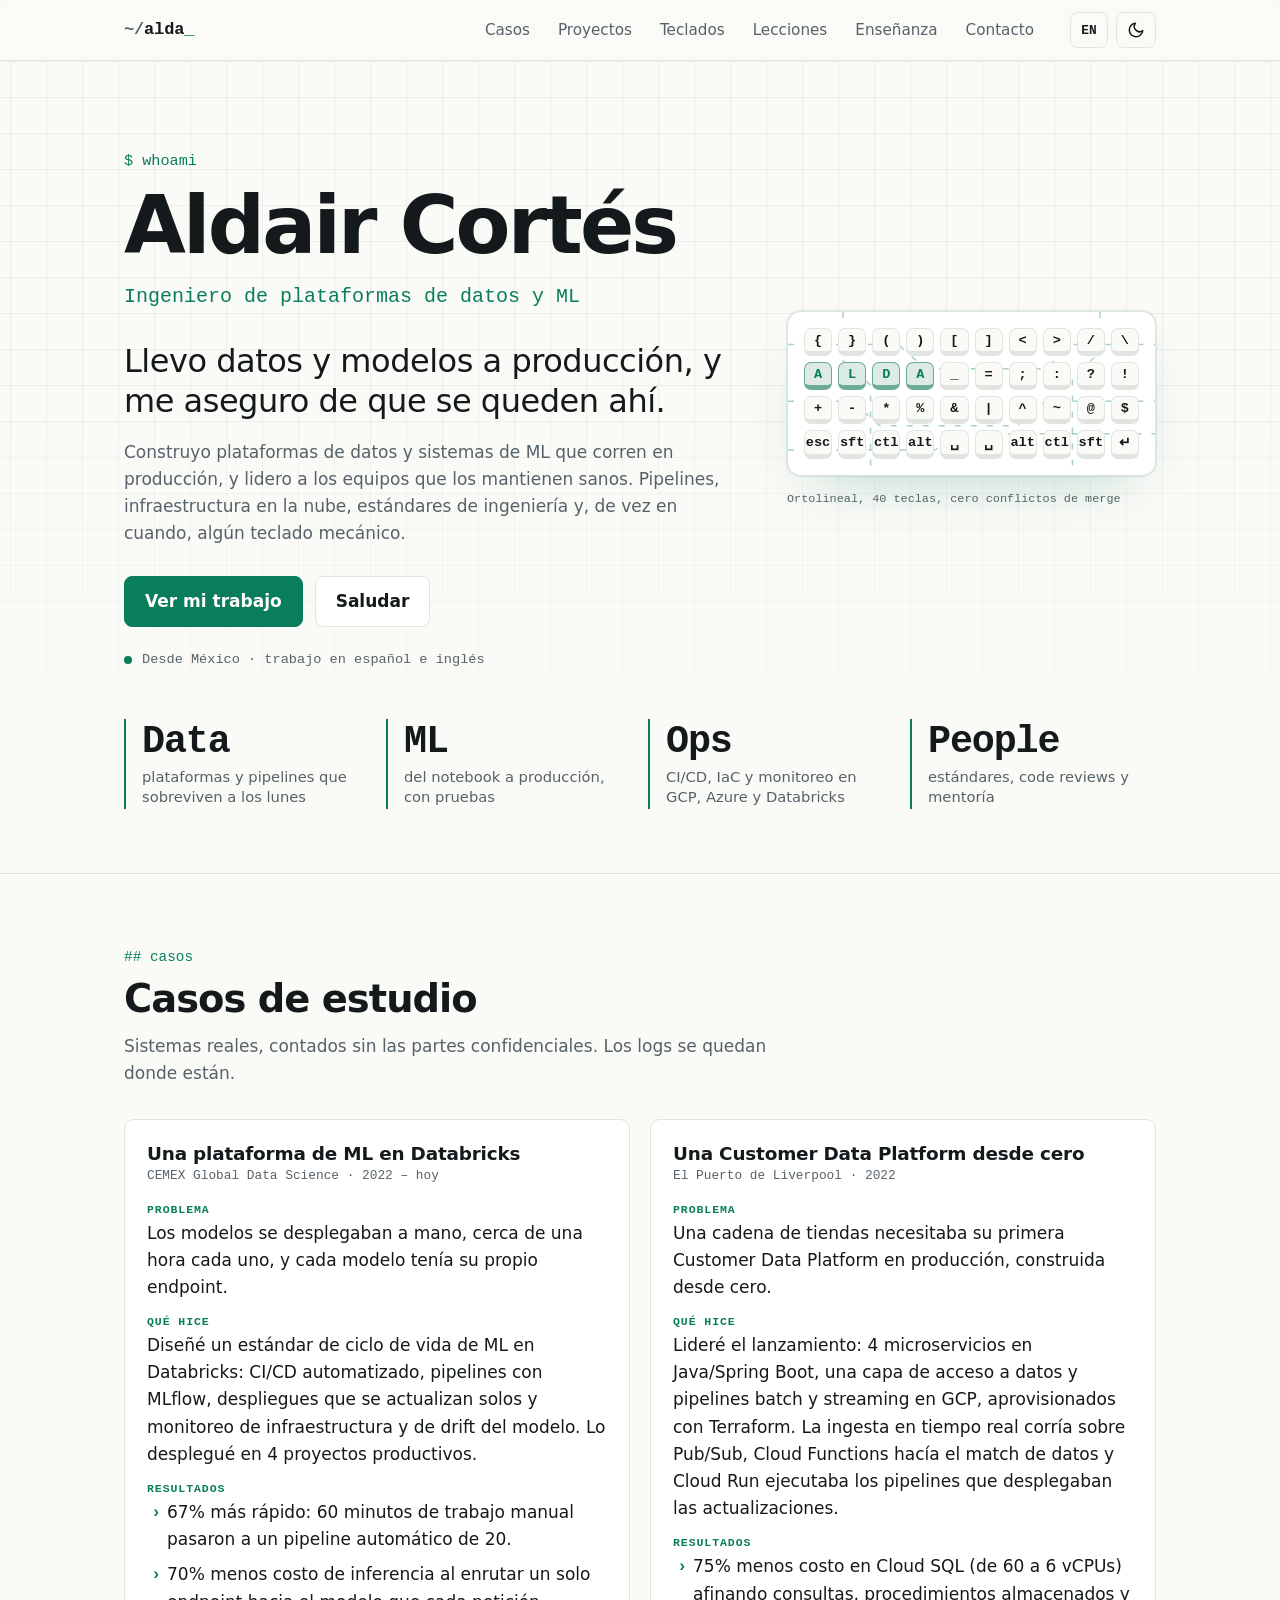
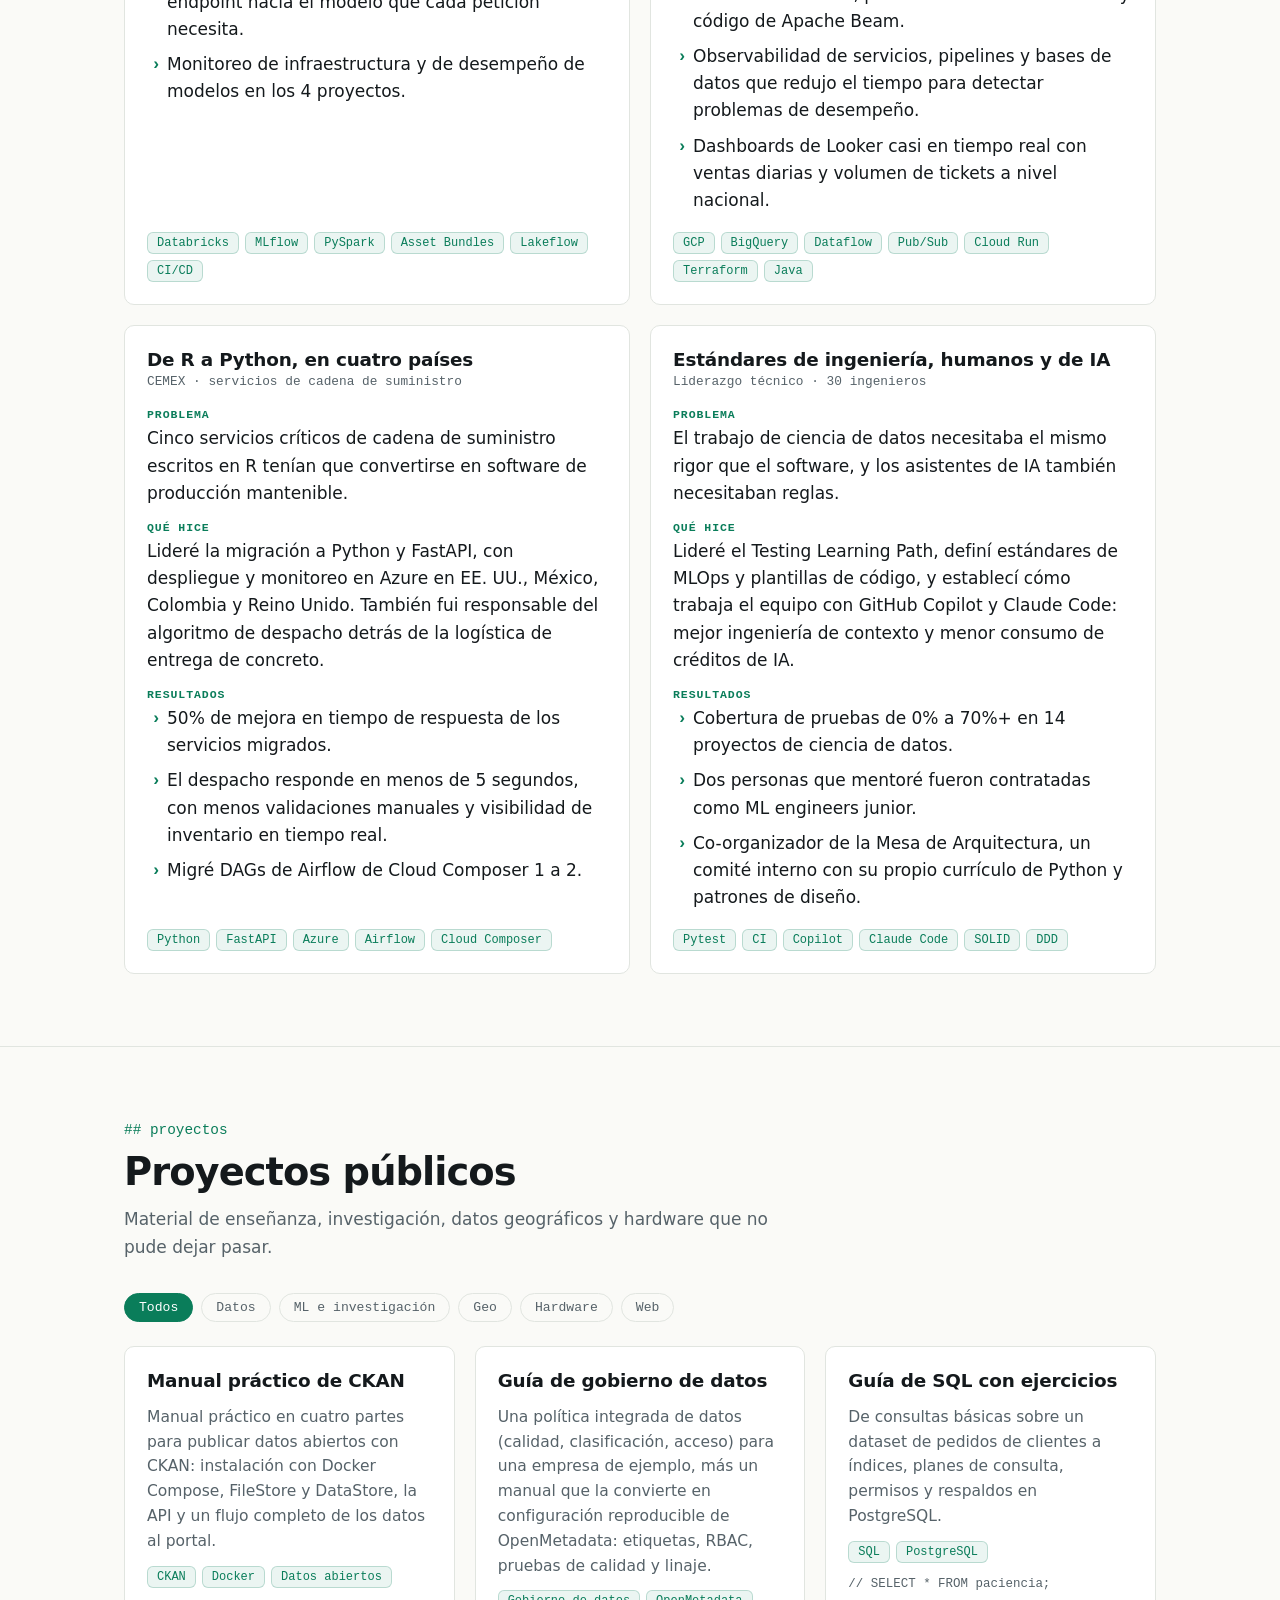
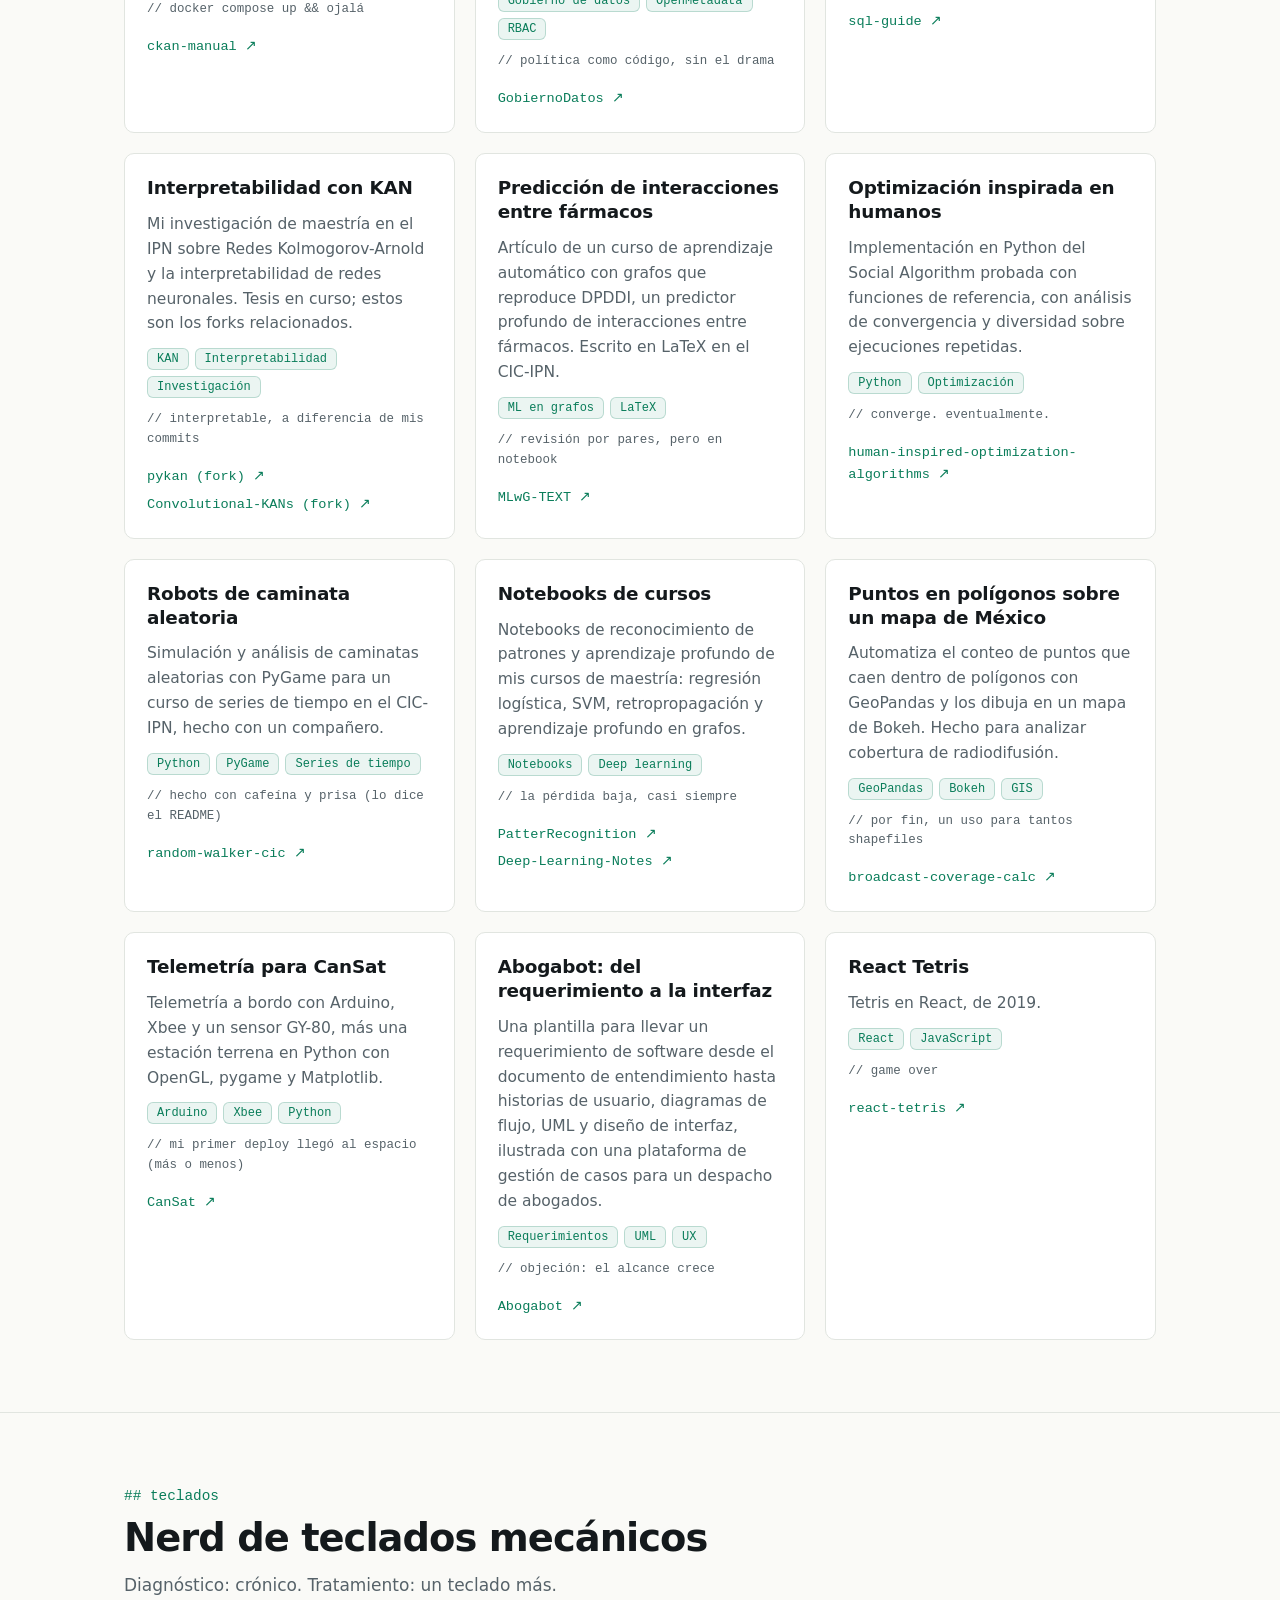
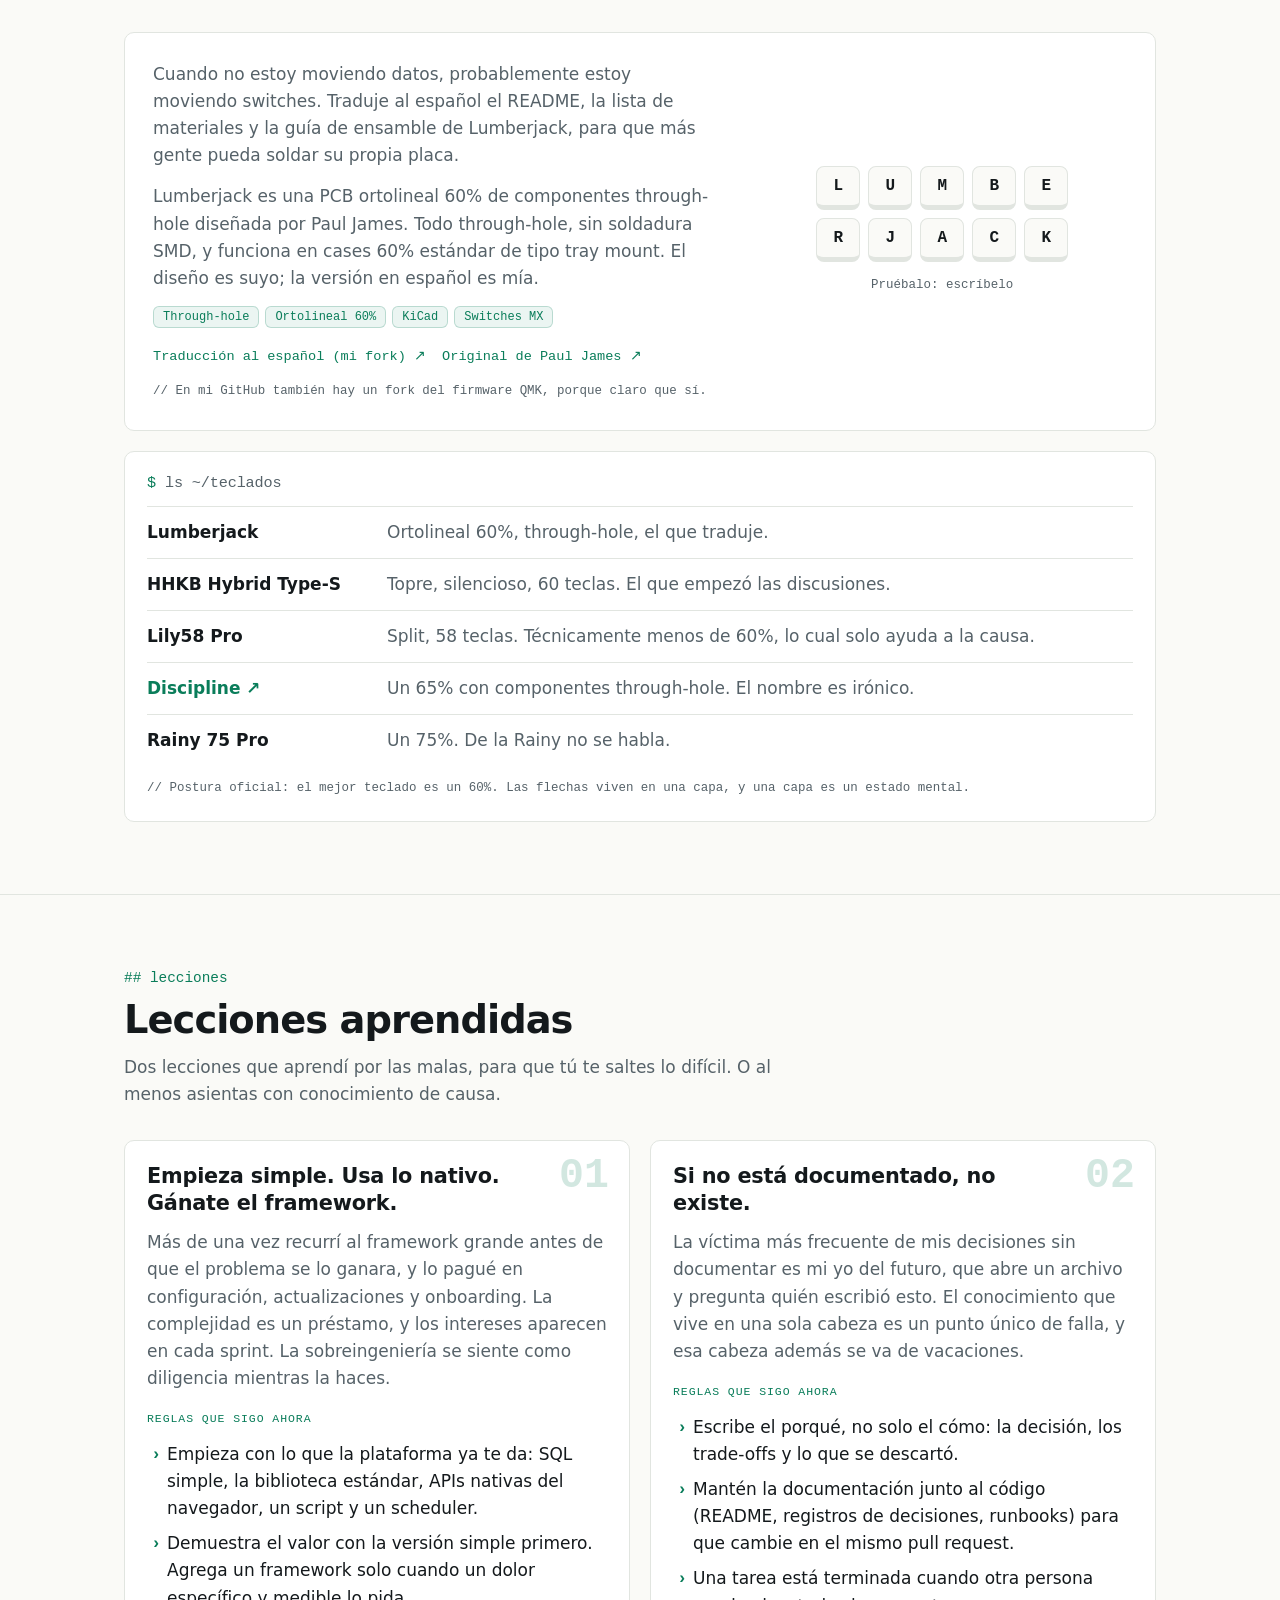
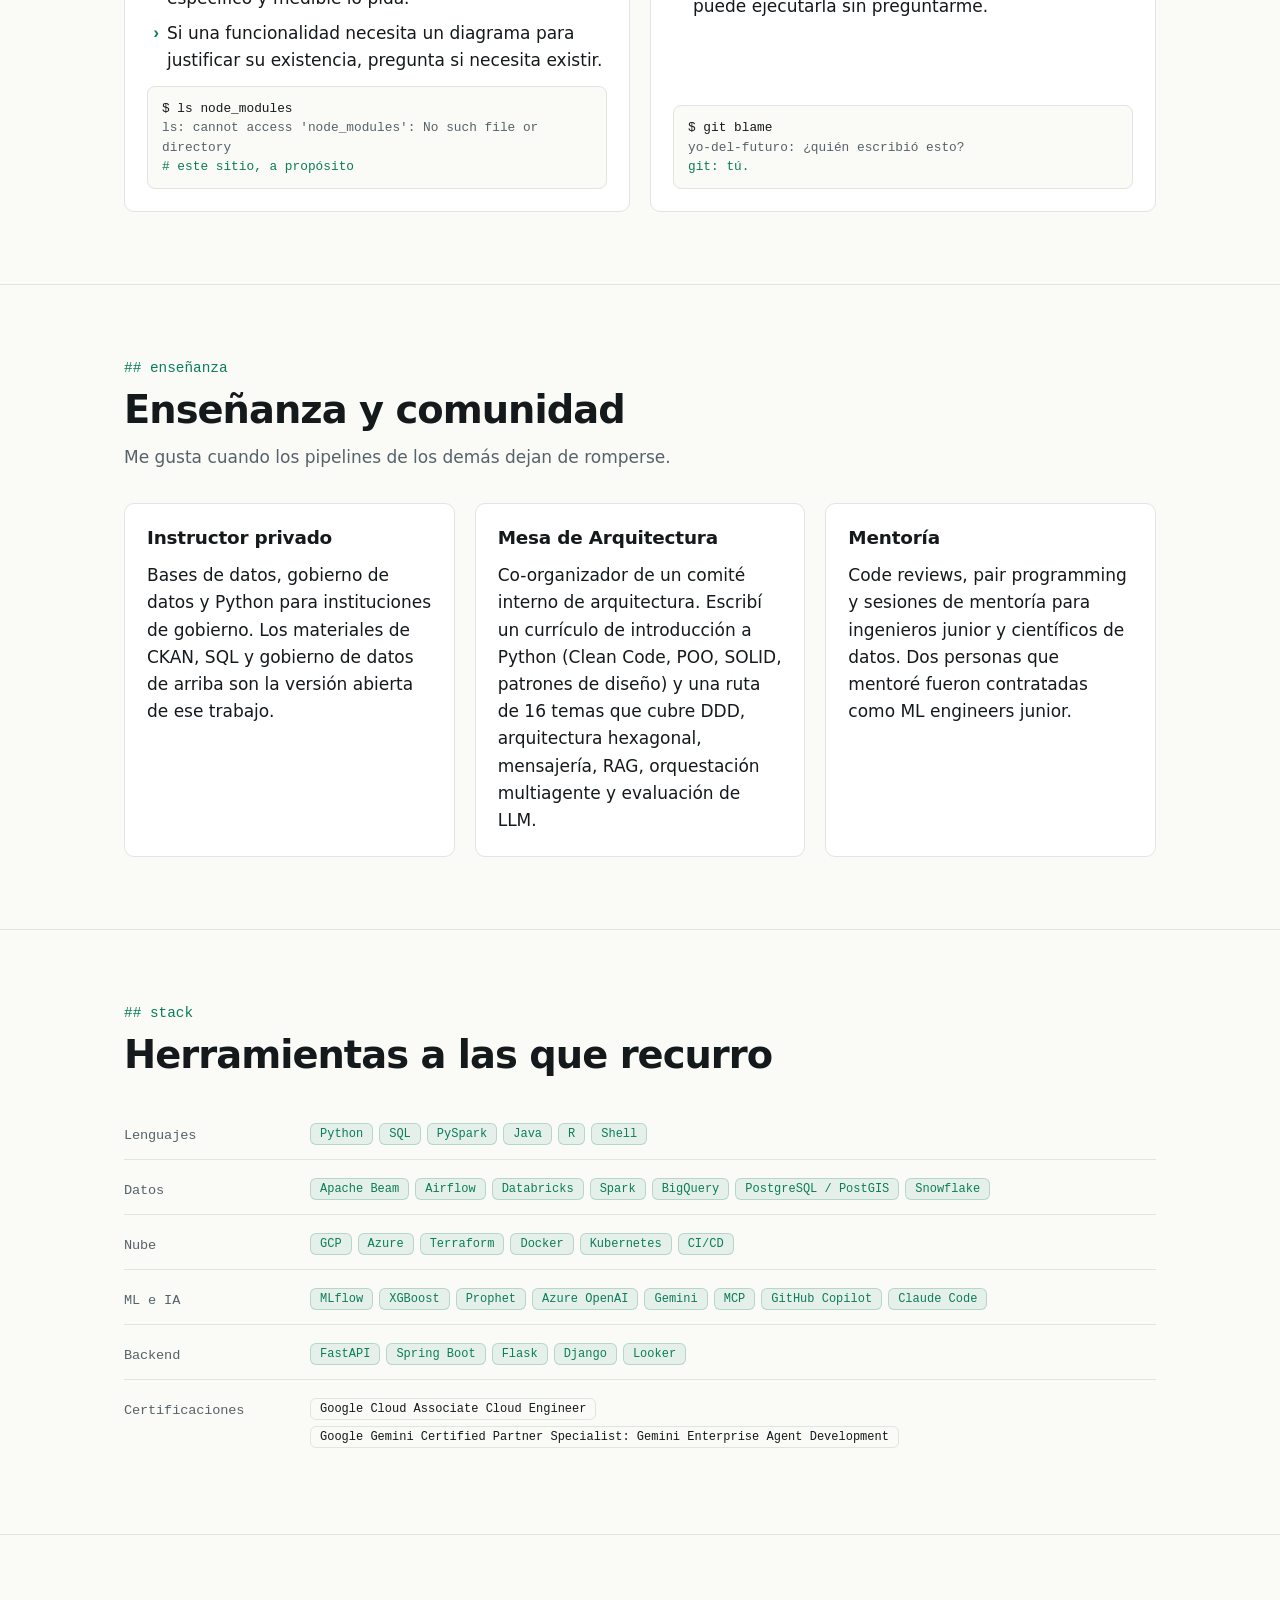
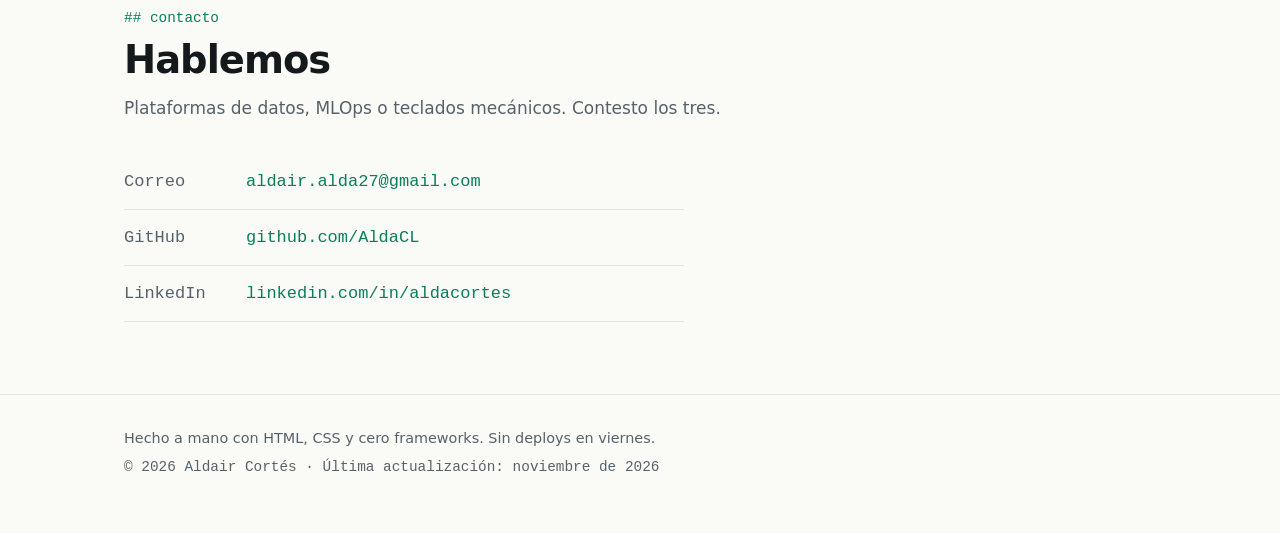
==== commit 31987e8b: "Keep design A with the keyboard hero animation, add keyboard collection Drop designs B and C and the" ====
--- a/es/index.html
+++ b/es/index.html
@@ -22,7 +22,7 @@
 <link rel="stylesheet" href="../assets/styles.css">
 <script type="application/ld+json">{"@context":"https://schema.org","@type":"Person","name":"Aldair Cortés","url":"https://aldacl.github.io/es/","jobTitle":"Ingeniero de plataformas de datos y ML","sameAs":["https://github.com/AldaCL","https://linkedin.com/in/aldacortes"],"knowsAbout":["Data engineering","MLOps","Databricks","Google Cloud","Azure","Python","Data governance"]}</script>
 </head>
-<body data-design="a">
+<body>
 <a class="skip" href="#main">Saltar al contenido</a>
 <header class="site-header">
   <div class="wrap bar">
@@ -61,27 +61,18 @@
         <p class="status mono"><span class="dot" aria-hidden="true"></span>Desde México · trabajo en español e inglés</p>
       </div>
       <div class="hero-art">
-        <div class="art art-cansat" data-art="cansat" aria-hidden="true">
-    <div class="art-bar mono"><span class="dot"></span><span>CanSat · telemetría simulada</span><span class="art-state" data-r="state">DESCENSO</span></div>
-    <svg class="art-svg" viewBox="0 0 320 340" focusable="false">
-      <g class="s-ticks"><line x1="20" x2="34" y1="24" y2="24"/><line x1="20" x2="28" y1="56" y2="56"/><line x1="20" x2="28" y1="88" y2="88"/><line x1="20" x2="34" y1="120" y2="120"/><line x1="20" x2="28" y1="152" y2="152"/><line x1="20" x2="28" y1="184" y2="184"/><line x1="20" x2="34" y1="216" y2="216"/><line x1="20" x2="28" y1="248" y2="248"/><line x1="20" x2="28" y1="280" y2="280"/><line x1="20" x2="34" y1="312" y2="312"/></g>
-      <text class="s-text" x="40" y="28">700 m</text>
-      <text class="s-text" x="40" y="318">0 m</text>
-      <line class="s-ground" x1="20" x2="300" y1="312" y2="312"/>
-      <g class="s-ground-hatch"><path d="M40 312l-8 8M80 312l-8 8M120 312l-8 8M160 312l-8 8M200 312l-8 8M240 312l-8 8M280 312l-8 8"/></g>
-      <g class="cs-sat" transform="translate(0 70)">
-        <path class="s-chute" d="M96 46Q160 -34 224 46Q208 34 192 46Q176 32 160 46Q144 32 128 46Q112 34 96 46Z"/>
-        <path class="s-line" d="M96 46L152 100M128 46L155 100M160 46V100M192 46L165 100M224 46L168 100"/>
-        <rect class="s-can" x="146" y="100" width="28" height="50" rx="5"/>
-        <path class="s-line" d="M146 112h28M146 138h28"/>
-        <circle class="s-led" cx="160" cy="125" r="3"/>
-        <path class="s-sig s-sig1" d="M182 118q8 7 0 14"/>
-        <path class="s-sig s-sig2" d="M188 112q13 13 0 26"/>
-      </g>
-    </svg>
-    <dl class="readouts mono">
-      <div><dt>ALT</dt><dd data-r="alt">412 m</dd></div><div><dt>VEL</dt><dd data-r="vel">8.1 m/s</dd></div><div><dt>TEMP</dt><dd data-r="temp">21.4 °C</dd></div><div><dt>PKT</dt><dd data-r="pkt">042</dd></div>
-    </dl>
+        <div class="art" data-art="keys" aria-hidden="true">
+    <div class="board">
+      <svg class="traces" viewBox="0 0 400 200" preserveAspectRatio="none" focusable="false">
+        <path d="M0 40H120L150 70H280L310 40H400"/>
+        <path d="M0 110H70L100 140H250L280 110H400"/>
+        <path d="M0 170H160L190 150H400"/>
+        <path d="M60 0V60L90 90V200"/>
+        <path d="M340 0V50L310 80V200"/>
+      </svg>
+      <div class="keys"><span class="k" style="--d:0">{</span><span class="k" style="--d:1">}</span><span class="k" style="--d:2">(</span><span class="k" style="--d:3">)</span><span class="k" style="--d:4">[</span><span class="k" style="--d:5">]</span><span class="k" style="--d:6">&lt;</span><span class="k" style="--d:7">&gt;</span><span class="k" style="--d:8">/</span><span class="k" style="--d:9">\</span><span class="k hot" style="--d:1">A</span><span class="k hot" style="--d:2">L</span><span class="k hot" style="--d:3">D</span><span class="k hot" style="--d:4">A</span><span class="k" style="--d:5">_</span><span class="k" style="--d:6">=</span><span class="k" style="--d:7">;</span><span class="k" style="--d:8">:</span><span class="k" style="--d:9">?</span><span class="k" style="--d:10">!</span><span class="k" style="--d:2">+</span><span class="k" style="--d:3">-</span><span class="k" style="--d:4">*</span><span class="k" style="--d:5">%</span><span class="k" style="--d:6">&amp;</span><span class="k" style="--d:7">|</span><span class="k" style="--d:8">^</span><span class="k" style="--d:9">~</span><span class="k" style="--d:10">@</span><span class="k" style="--d:11">$</span><span class="k" style="--d:3">esc</span><span class="k" style="--d:4">sft</span><span class="k" style="--d:5">ctl</span><span class="k" style="--d:6">alt</span><span class="k" style="--d:7">␣</span><span class="k" style="--d:8">␣</span><span class="k" style="--d:9">alt</span><span class="k" style="--d:10">ctl</span><span class="k" style="--d:11">sft</span><span class="k" style="--d:12">↵</span></div>
+    </div>
+    <p class="art-cap mono">Ortolineal, 40 teclas, cero conflictos de merge</p>
   </div>
       </div>
     </div>
@@ -267,6 +258,17 @@
         <p class="hint mono">Pruébalo: escríbelo</p>
       </div>
     </div>
+    <div class="card collection" data-egg="Supremacía del 60% confirmada. Cada tecla más allá de sesenta es una capa que aún no has aprendido.">
+      <h3 class="mono"><span class="p-cmd">$</span> ls ~/teclados</h3>
+      <ul class="kb-list">
+        <li><span class="kb-name">Lumberjack</span><span class="kb-note">Ortolineal 60%, through-hole, el que traduje.</span></li>
+        <li><span class="kb-name">HHKB Hybrid Type-S</span><span class="kb-note">Topre, silencioso, 60 teclas. El que empezó las discusiones.</span></li>
+        <li><span class="kb-name">Lily58 Pro</span><span class="kb-note">Split, 58 teclas. Técnicamente menos de 60%, lo cual solo ayuda a la causa.</span></li>
+        <li><span class="kb-name"><a href="https://github.com/coseyfannitutti/discipline" target="_blank" rel="noopener noreferrer">Discipline<span aria-hidden="true"> ↗</span></a></span><span class="kb-note">Un 65% con componentes through-hole. El nombre es irónico.</span></li>
+        <li><span class="kb-name">Rainy 75 Pro</span><span class="kb-note">Un 75%. De la Rainy no se habla.</span></li>
+      </ul>
+      <p class="note mono">// Postura oficial: el mejor teclado es un 60%. Las flechas viven en una capa, y una capa es un estado mental.</p>
+    </div>
     </div>
   </section>
 <section class="section" id="lessons" aria-labelledby="lessons-title">
--- a/assets/styles.css
+++ b/assets/styles.css
@@ -145,30 +145,57 @@
 .hero-art { animation: rise 0.8s 0.2s cubic-bezier(0.2, 0.7, 0.2, 1) both; }
 @keyframes rise { from { opacity: 0; transform: translateY(14px); } to { opacity: 1; transform: none; } }
 
-/* Hero art (shared frame) */
-.art { background: var(--bg-elev); border: 1px solid var(--line); border-radius: var(--radius); overflow: hidden; }
-.art-bar { display: flex; align-items: center; gap: 10px; padding: 10px 14px; border-bottom: 1px solid var(--line); font-size: 0.74rem; color: var(--muted); }
-.art-bar .dot { flex: none; }
-.art-state { margin-left: auto; color: var(--accent); }
-.art-svg { display: block; width: 100%; height: auto; }
-.readouts { display: grid; grid-template-columns: repeat(4, 1fr); margin: 0; border-top: 1px solid var(--line); }
-.readouts > div { padding: 10px 14px; border-left: 1px solid var(--line); min-width: 0; }
-.readouts > div:first-child { border-left: 0; }
-.readouts dt { font-size: 0.66rem; letter-spacing: 0.1em; color: var(--muted); }
-.readouts dd { margin: 2px 0 0; font-size: 0.86rem; color: var(--fg); font-variant-numeric: tabular-nums; white-space: nowrap; }
-
-/* Design A art: CanSat descending */
-.s-ticks line, .s-ground, .s-ground-hatch path { stroke: var(--line); stroke-width: 1.5; fill: none; }
-.s-ground { stroke: var(--muted); stroke-dasharray: 4 5; }
-.s-text { font: 500 10px var(--mono); fill: var(--muted); }
-.s-line, .s-chute, .s-can, .s-sig { stroke: var(--accent); stroke-width: 2; stroke-linecap: round; stroke-linejoin: round; fill: none; }
-.s-chute { fill: var(--accent-soft); }
-.s-can { fill: var(--bg-elev); }
-.s-led { fill: var(--accent); animation: led 1s steps(2, start) infinite; }
-.s-sig { animation: sig 1.2s ease-in-out infinite; opacity: 0.2; }
-.s-sig2 { animation-delay: 0.25s; }
-@keyframes led { to { opacity: 0.15; } }
-@keyframes sig { 40% { opacity: 1; } 100% { opacity: 0.2; } }
+/* Hero art: a tiny ortholinear keyboard whose keys tap in a diagonal wave over a PCB */
+.art { min-width: 0; }
+.board {
+  position: relative; padding: 16px; background: var(--bg-elev); overflow: hidden;
+  border: 1px solid var(--line); border-radius: 14px;
+  box-shadow: 0 0 0 1px color-mix(in srgb, var(--accent) 12%, transparent), 0 24px 60px -30px color-mix(in srgb, var(--accent) 35%, transparent);
+}
+.traces { position: absolute; inset: 0; width: 100%; height: 100%; pointer-events: none; }
+.traces path {
+  fill: none; stroke: var(--accent); stroke-width: 1.5; opacity: 0.35; stroke-dasharray: 6 10;
+  animation: flow 2.2s linear infinite; vector-effect: non-scaling-stroke;
+}
+.traces path:nth-child(even) { animation-direction: reverse; animation-duration: 3s; }
+@keyframes flow { to { stroke-dashoffset: -64; } }
+.keys { position: relative; display: grid; grid-template-columns: repeat(10, 1fr); gap: 6px; }
+.k {
+  aspect-ratio: 1; display: grid; place-items: center; min-width: 0;
+  font: 700 clamp(0.6rem, 1.3vw, 0.85rem) var(--mono); color: var(--fg);
+  background: var(--bg); border: 1px solid var(--line); border-bottom-width: 5px; border-radius: 7px;
+  animation: tap 3.4s ease-in-out infinite; animation-delay: calc(var(--d) * 85ms);
+}
+.k.hot { color: var(--accent); border-color: color-mix(in srgb, var(--accent) 55%, var(--line)); background: color-mix(in srgb, var(--accent) 12%, var(--bg)); }
+@keyframes tap {
+  0%, 16%, 100% { transform: none; border-bottom-width: 5px; }
+  5%, 11% { transform: translateY(4px); border-bottom-width: 1px; background: color-mix(in srgb, var(--accent) 12%, var(--bg)); color: var(--accent); border-color: var(--accent); }
+}
+.art-cap { margin: 14px 0 0; font-size: 0.74rem; color: var(--muted); }
+/* Easter egg: type 6 then 0 and every key lights up */
+.art.party .k { animation: party 0.5s ease-in-out 3; background: var(--accent); color: var(--accent-fg); border-color: var(--accent); }
+@keyframes party { 50% { transform: translateY(4px); border-bottom-width: 1px; } }
+
+/* Keyboard collection */
+.collection { margin-top: 20px; gap: 14px; }
+.collection h3 { font-size: 0.95rem; font-weight: 500; color: var(--muted); }
+.collection h3 .p-cmd { color: var(--accent); }
+.kb-list { list-style: none; margin: 0; padding: 0; display: grid; }
+.kb-list li { display: grid; grid-template-columns: minmax(150px, 220px) 1fr; gap: 6px 20px; padding: 12px 0; border-top: 1px solid var(--line); }
+.kb-name { font-weight: 600; }
+.kb-name a { color: var(--accent); text-decoration: none; }
+.kb-name a:hover { text-decoration: underline; text-underline-offset: 3px; }
+.kb-note { color: var(--muted); }
+
+/* Toast (easter egg) */
+.toast {
+  position: fixed; left: 50%; bottom: 24px; z-index: 90; max-width: min(520px, calc(100vw - 32px));
+  transform: translate(-50%, 20px); opacity: 0; pointer-events: none;
+  background: var(--accent); color: var(--accent-fg); padding: 12px 18px; border-radius: 10px;
+  font: 600 0.9rem/1.4 var(--mono); box-shadow: 0 12px 40px -10px rgba(0, 0, 0, 0.5);
+  transition: opacity 0.2s ease, transform 0.2s ease;
+}
+.toast.show { opacity: 1; transform: translate(-50%, 0); }
 
 /* Lessons */
 .lessons { grid-template-columns: repeat(2, 1fr); }
@@ -187,19 +214,6 @@
 /* Scroll reveal: only applied once JS has tagged the elements, so nothing is hidden without JS */
 [data-reveal] { opacity: 0; transform: translateY(14px); transition: opacity 0.35s ease, transform 0.35s cubic-bezier(0.2, 0.7, 0.2, 1); }
 [data-reveal].in { opacity: 1; transform: none; }
-
-/* Preview-only design switcher */
-.preview-pill {
-  position: fixed; left: 50%; bottom: 14px; transform: translateX(-50%); z-index: 80;
-  display: flex; align-items: center; gap: 4px; padding: 5px 6px 5px 12px;
-  background: var(--bg-elev); color: var(--muted); border: 1px solid var(--line); border-radius: 999px;
-  font-size: 0.78rem; box-shadow: 0 8px 30px rgba(0, 0, 0, 0.25);
-}
-.preview-pill span { margin-right: 4px; }
-.preview-pill a { text-decoration: none; padding: 4px 10px; border-radius: 999px; color: var(--fg); font-weight: 700; }
-.preview-pill a:hover { background: var(--accent-soft); }
-.preview-pill a[aria-current="page"] { background: var(--accent); color: var(--accent-fg); }
-.preview-pill .pp-home { color: var(--muted); font-weight: 500; }
 
 /* Sections */
 .section { padding: 72px 0; border-top: 1px solid var(--line); }
@@ -313,6 +327,7 @@
   .hero { padding-top: 56px; }
   .section { padding: 56px 0; }
   .stack-row { grid-template-columns: 1fr; gap: 8px; }
+  .kb-list li { grid-template-columns: 1fr; gap: 2px; }
   .contact-list li { grid-template-columns: 90px 1fr; }
 }
 @media (prefers-reduced-motion: reduce) {
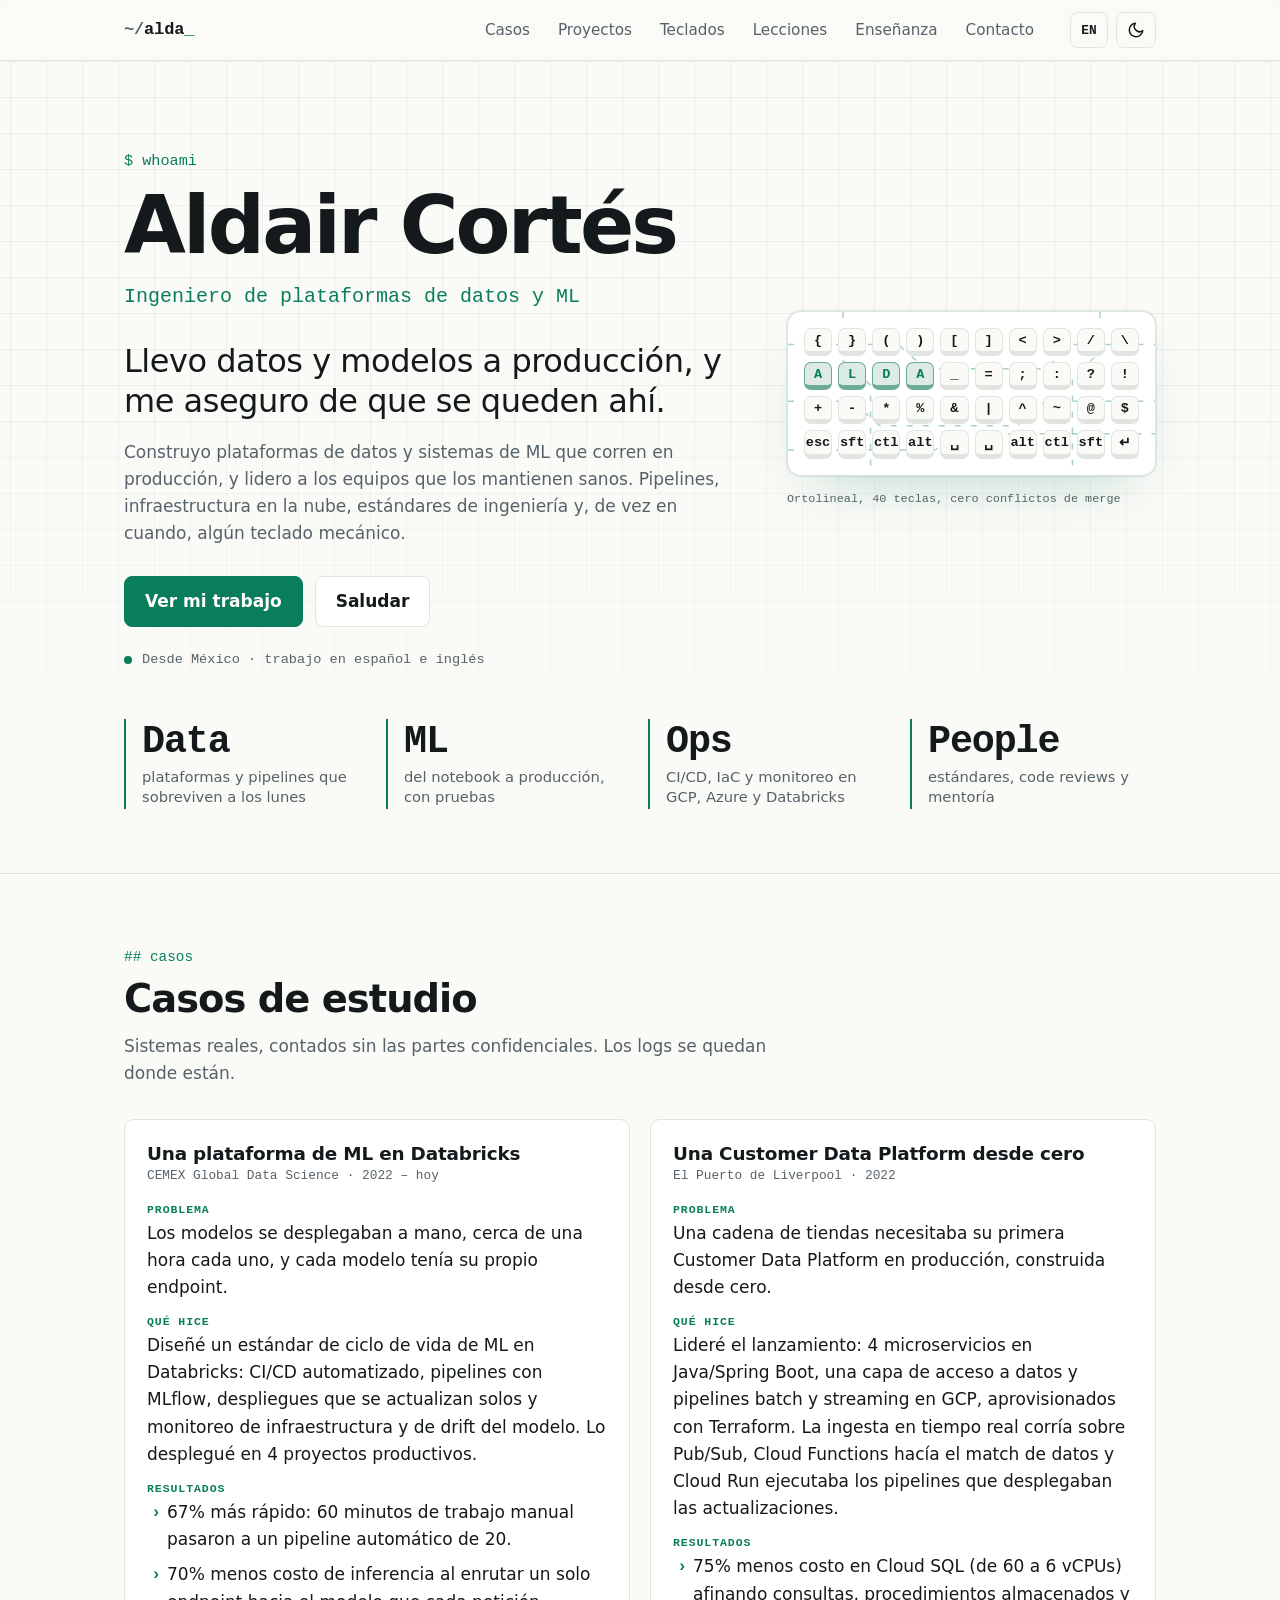
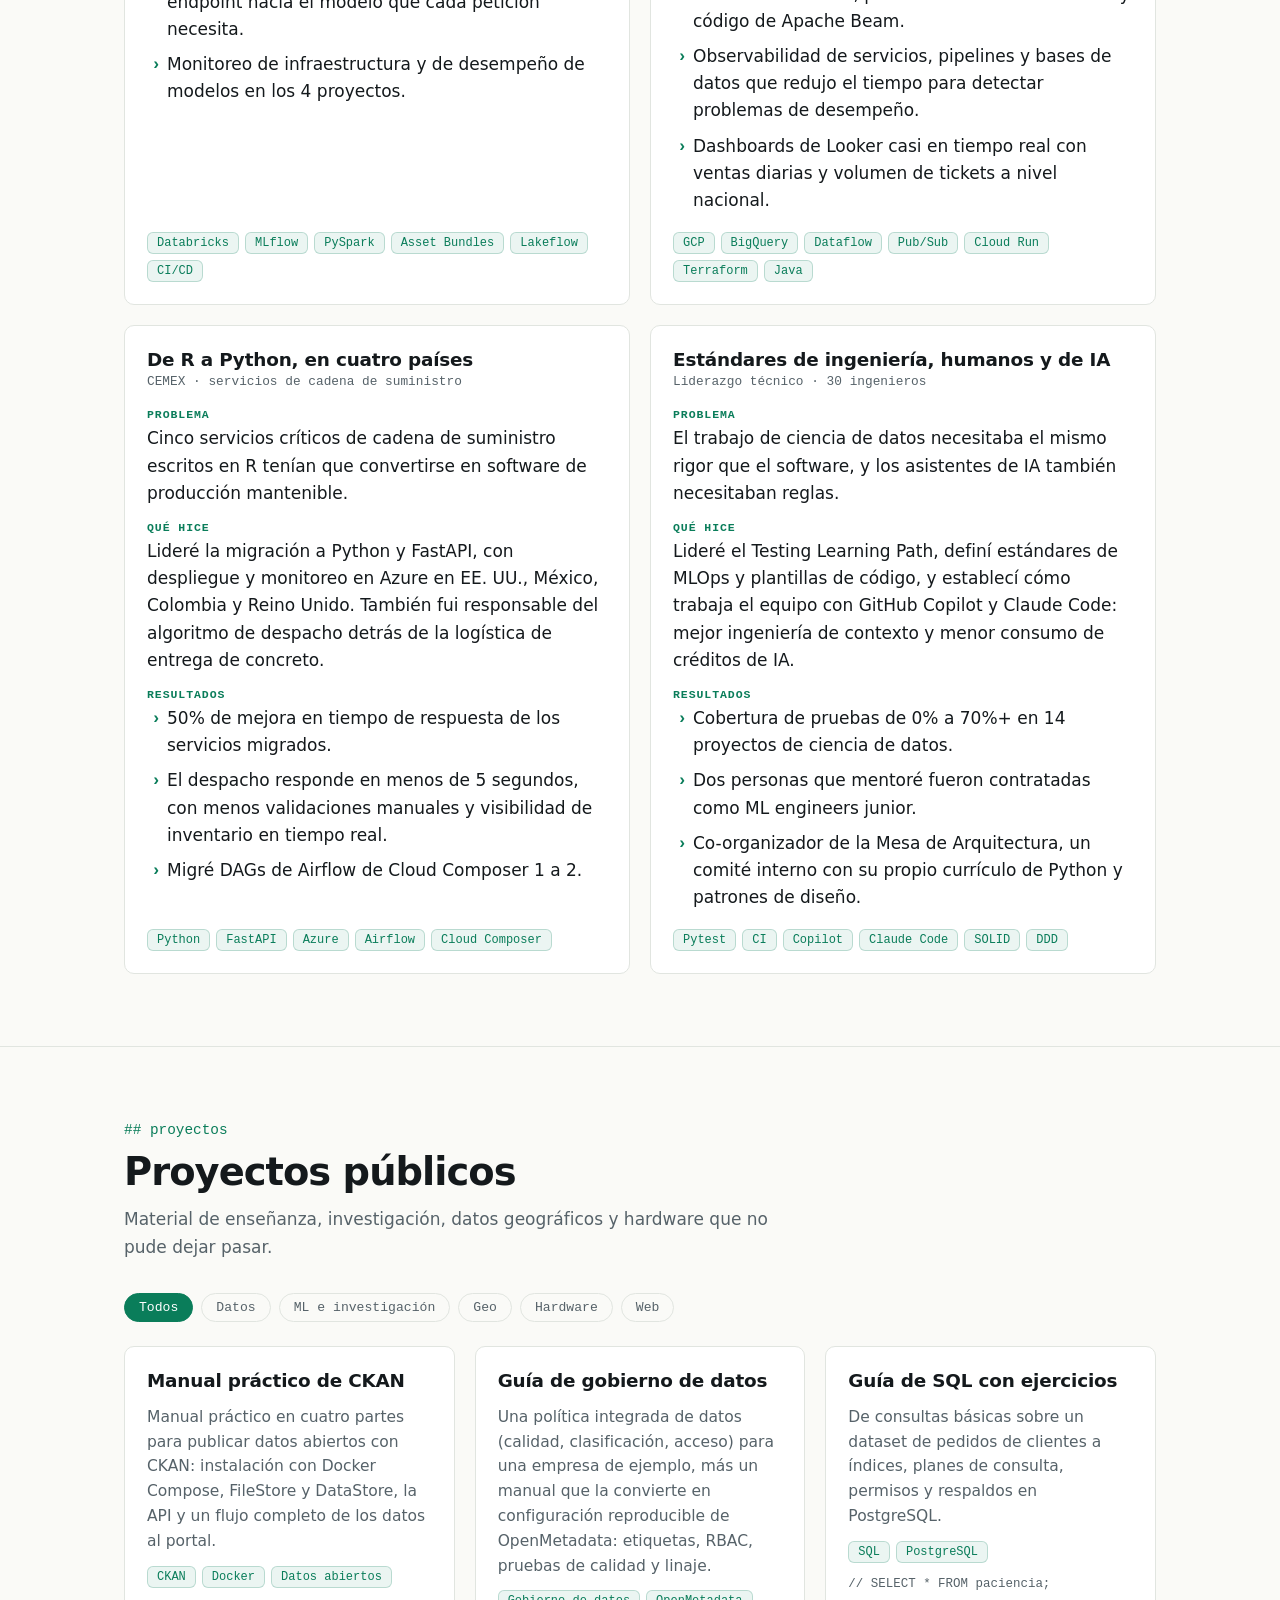
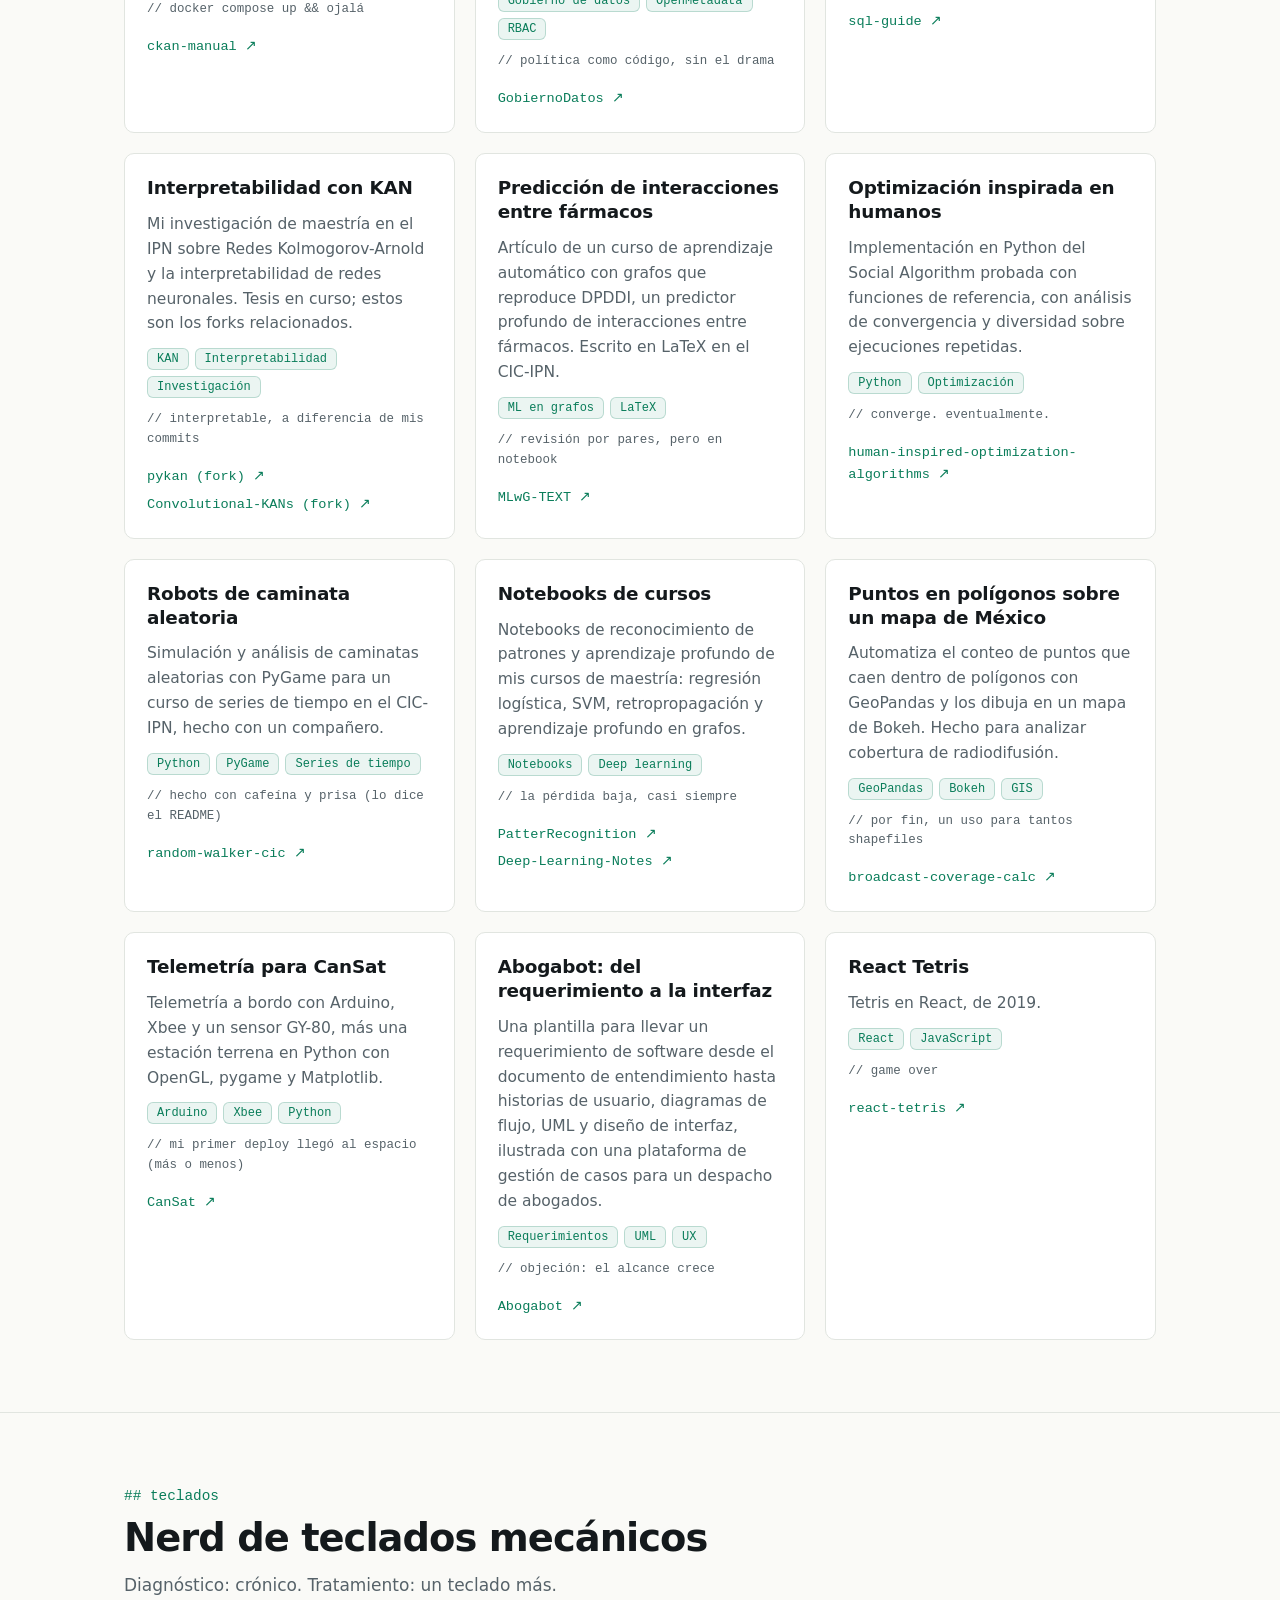
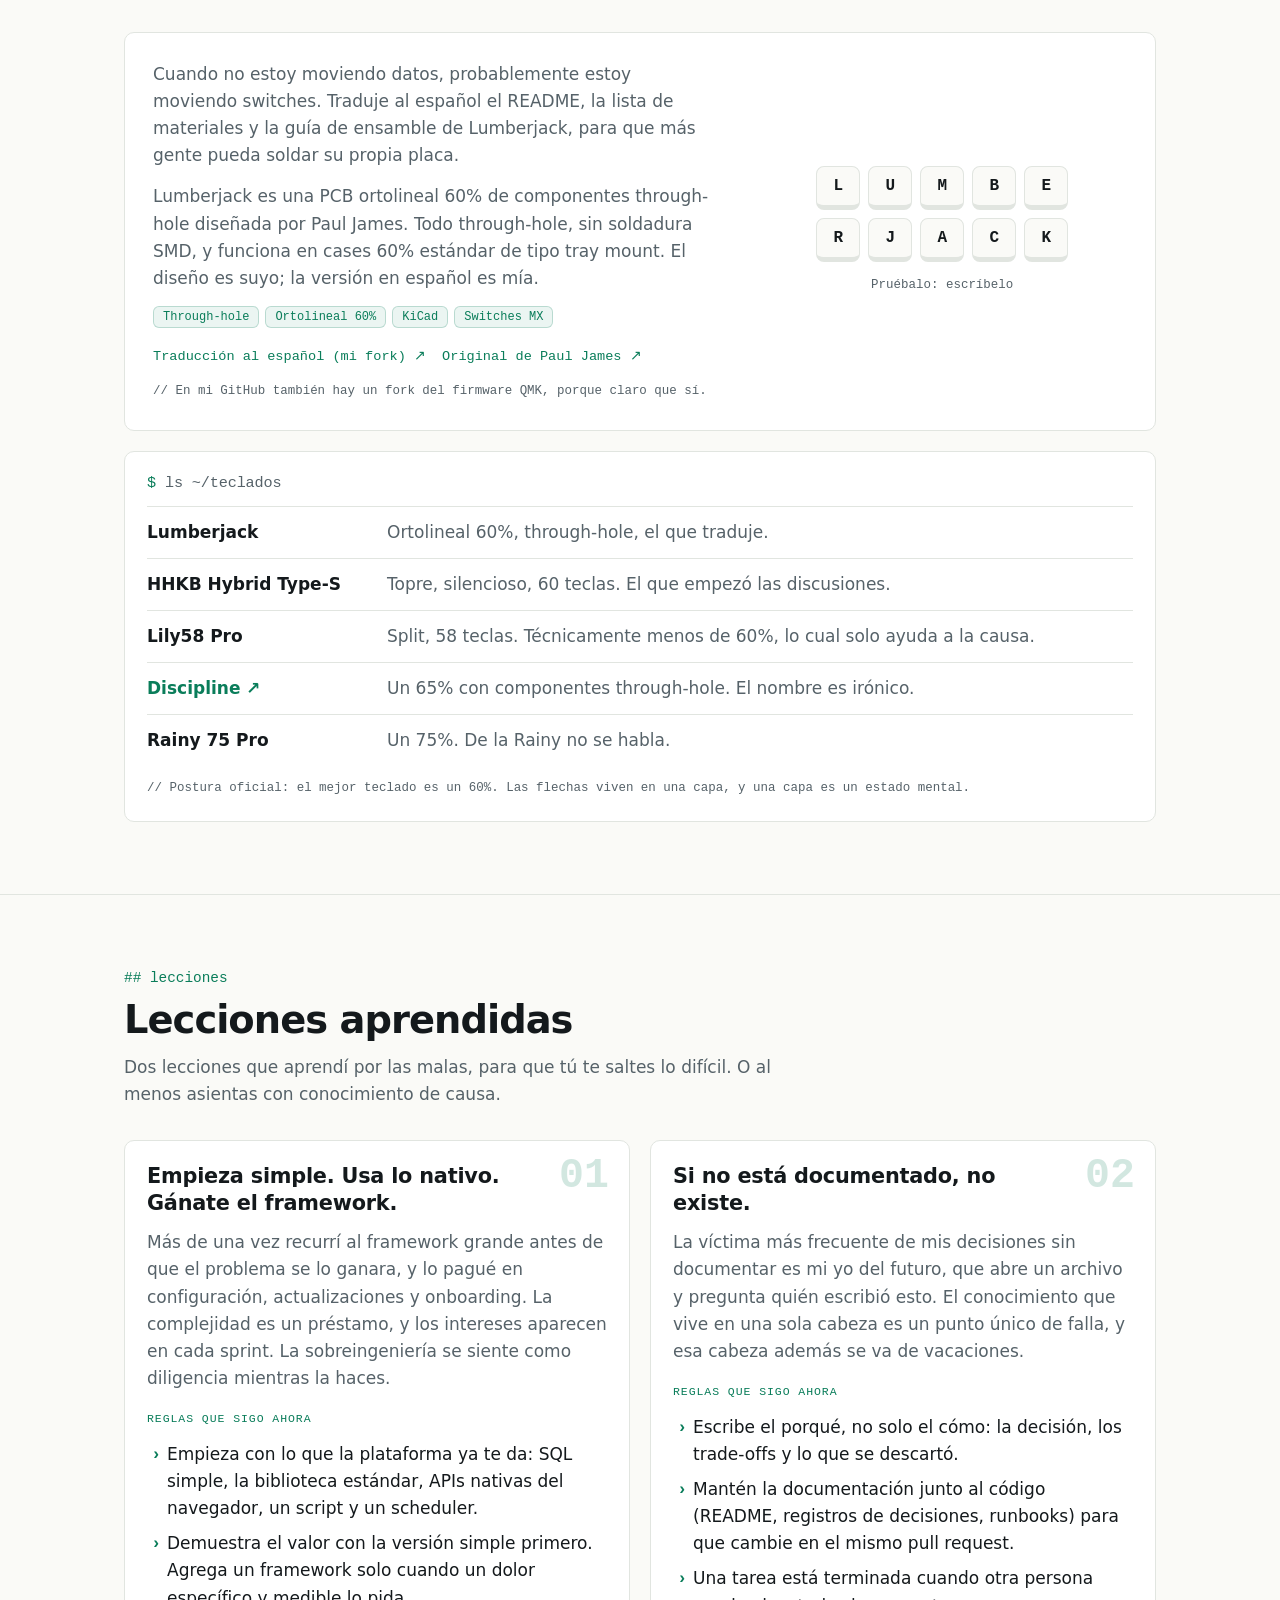
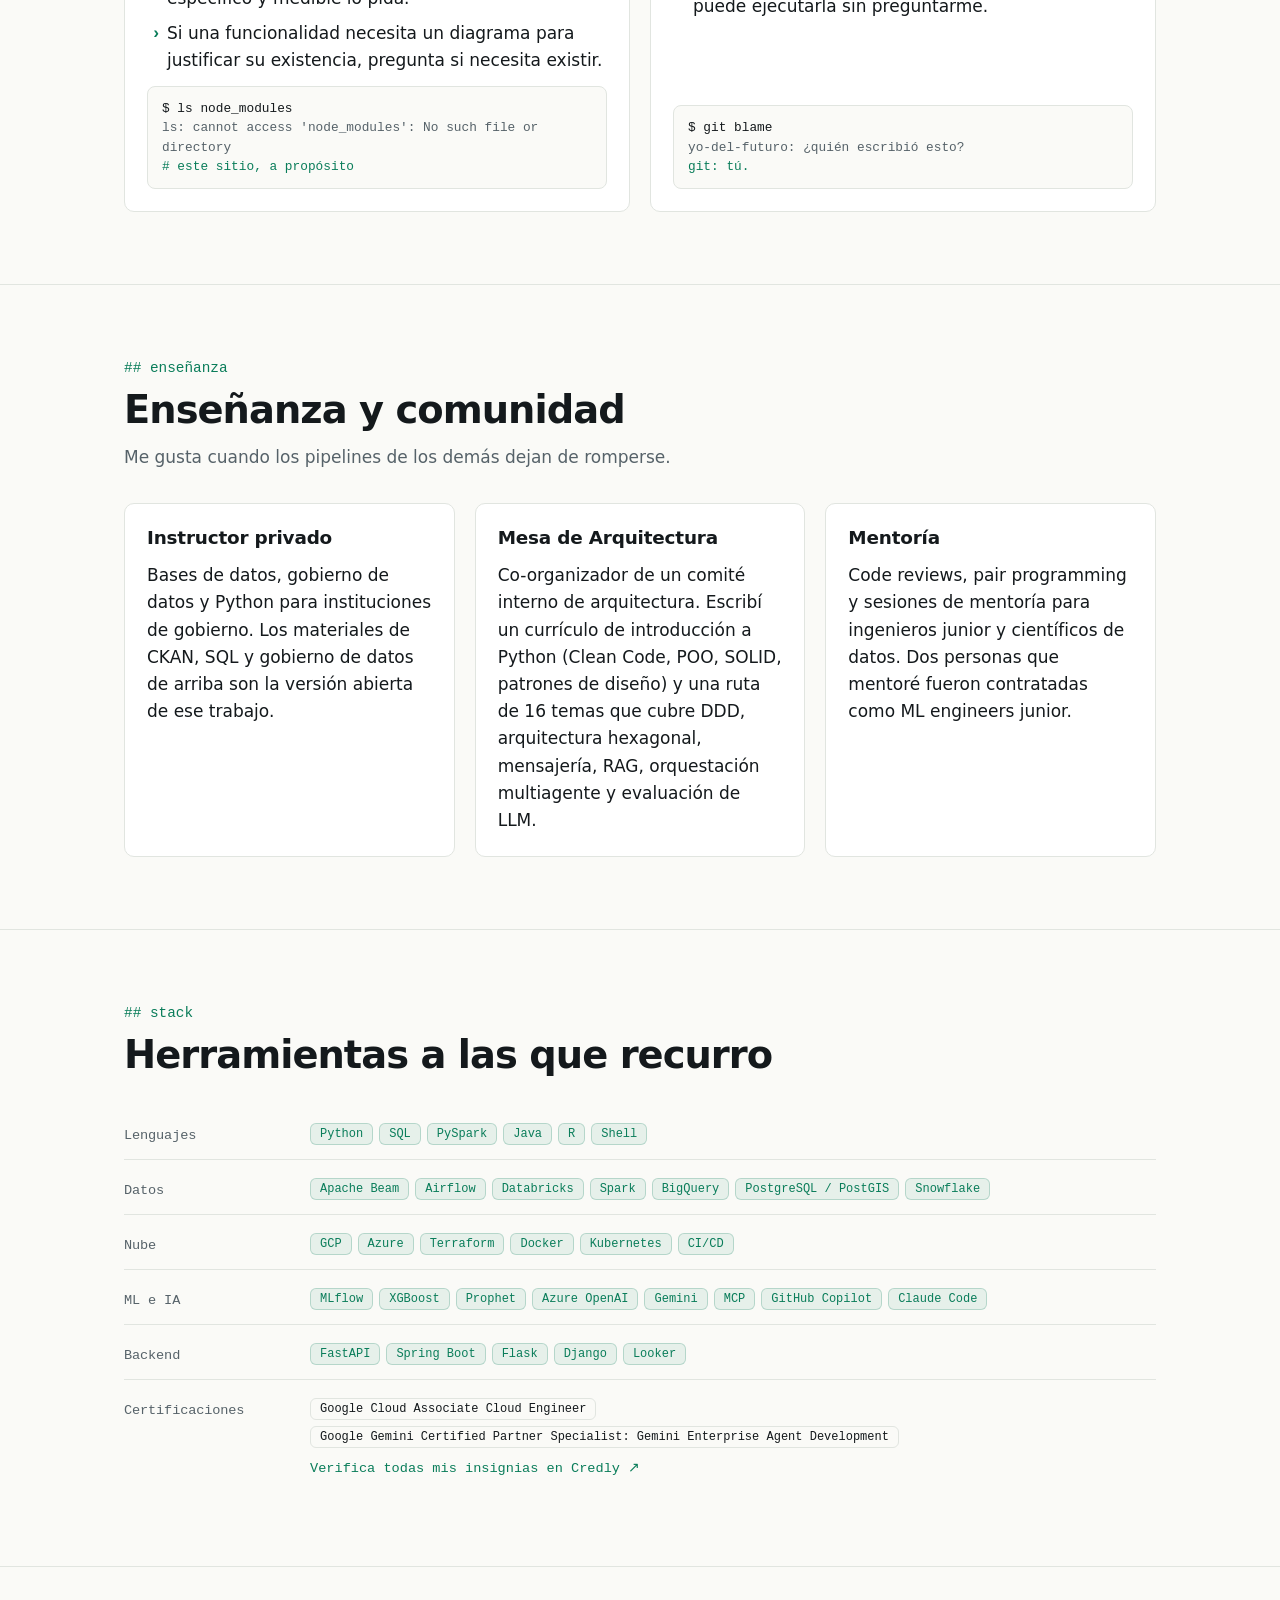
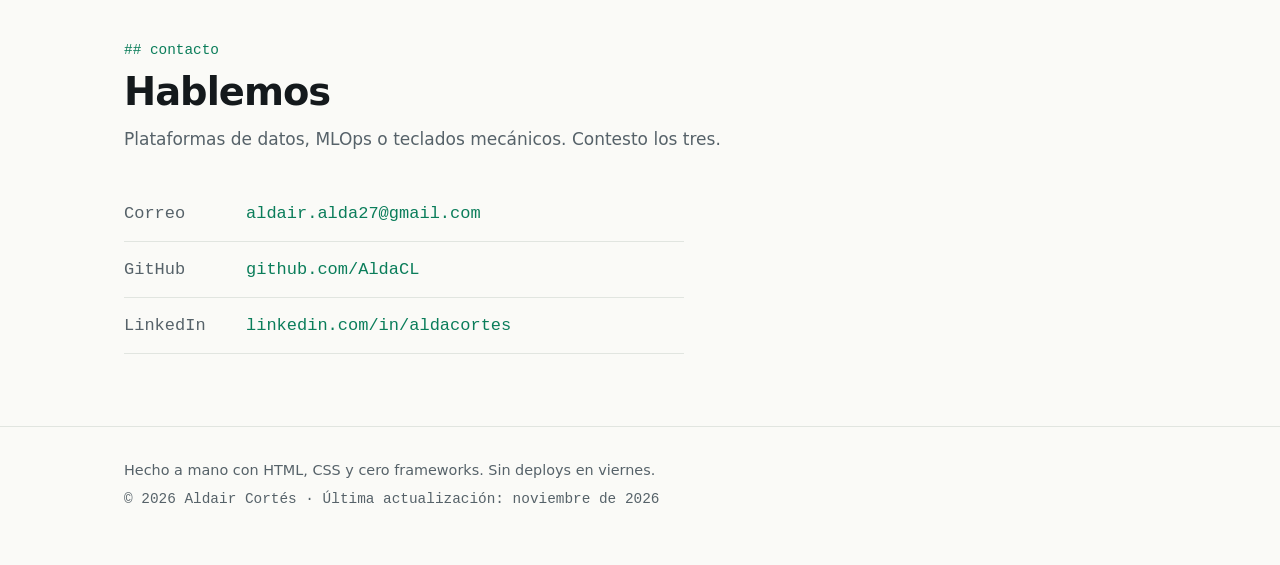
==== commit 5c1109ed: "Link certifications to the public Credly profile Co-Authored-By: Claude Sonnet 5.5 <noreply@anthropi" ====
--- a/es/index.html
+++ b/es/index.html
@@ -20,7 +20,7 @@
 <link rel="icon" href="../assets/favicon.svg" type="image/svg+xml">
 <script>(function(){try{var t=localStorage.getItem('theme');if(!t){t=matchMedia('(prefers-color-scheme: light)').matches?'light':'dark';}document.documentElement.setAttribute('data-theme',t);}catch(e){}})();</script>
 <link rel="stylesheet" href="../assets/styles.css">
-<script type="application/ld+json">{"@context":"https://schema.org","@type":"Person","name":"Aldair Cortés","url":"https://aldacl.github.io/es/","jobTitle":"Ingeniero de plataformas de datos y ML","sameAs":["https://github.com/AldaCL","https://linkedin.com/in/aldacortes"],"knowsAbout":["Data engineering","MLOps","Databricks","Google Cloud","Azure","Python","Data governance"]}</script>
+<script type="application/ld+json">{"@context":"https://schema.org","@type":"Person","name":"Aldair Cortés","url":"https://aldacl.github.io/es/","jobTitle":"Ingeniero de plataformas de datos y ML","sameAs":["https://github.com/AldaCL","https://linkedin.com/in/aldacortes","https://www.credly.com/users/aldair-cortes/badges"],"knowsAbout":["Data engineering","MLOps","Databricks","Google Cloud","Azure","Python","Data governance"]}</script>
 </head>
 <body>
 <a class="skip" href="#main">Saltar al contenido</a>
@@ -328,7 +328,7 @@
       <div class="stack-row"><h3 class="mono">Nube</h3><ul class="chips "><li>GCP</li><li>Azure</li><li>Terraform</li><li>Docker</li><li>Kubernetes</li><li>CI/CD</li></ul></div>
       <div class="stack-row"><h3 class="mono">ML e IA</h3><ul class="chips "><li>MLflow</li><li>XGBoost</li><li>Prophet</li><li>Azure OpenAI</li><li>Gemini</li><li>MCP</li><li>GitHub Copilot</li><li>Claude Code</li></ul></div>
       <div class="stack-row"><h3 class="mono">Backend</h3><ul class="chips "><li>FastAPI</li><li>Spring Boot</li><li>Flask</li><li>Django</li><li>Looker</li></ul></div>
-      <div class="stack-row"><h3 class="mono">Certificaciones</h3><ul class="chips certs"><li>Google Cloud Associate Cloud Engineer</li><li>Google Gemini Certified Partner Specialist: Gemini Enterprise Agent Development</li></ul></div>
+      <div class="stack-row"><h3 class="mono">Certificaciones</h3><div class="certs-col"><ul class="chips certs"><li><a href="https://www.credly.com/users/aldair-cortes/badges" target="_blank" rel="noopener noreferrer">Google Cloud Associate Cloud Engineer</a></li><li><a href="https://www.credly.com/users/aldair-cortes/badges" target="_blank" rel="noopener noreferrer">Google Gemini Certified Partner Specialist: Gemini Enterprise Agent Development</a></li></ul><p class="links mono"><a href="https://www.credly.com/users/aldair-cortes/badges" target="_blank" rel="noopener noreferrer">Verifica todas mis insignias en Credly<span aria-hidden="true"> ↗</span></a></p></div></div>
     </div>
     </div>
   </section>
--- a/assets/styles.css
+++ b/assets/styles.css
@@ -253,6 +253,11 @@
   padding: 3px 9px; border-radius: 6px;
 }
 .chips.certs li { color: var(--fg); background: transparent; border-color: var(--line); }
+.chips.certs a { text-decoration: none; color: inherit; }
+.chips.certs li:hover { border-color: var(--accent); }
+.chips.certs li:hover a { color: var(--accent); }
+.certs-col { display: grid; gap: 10px; }
+.certs-col .links { margin: 0; padding: 0; }
 
 .project p:not(.note):not(.links) { color: var(--muted); font-size: 0.97rem; }
 .note { font-size: 0.78rem; color: var(--muted); }
